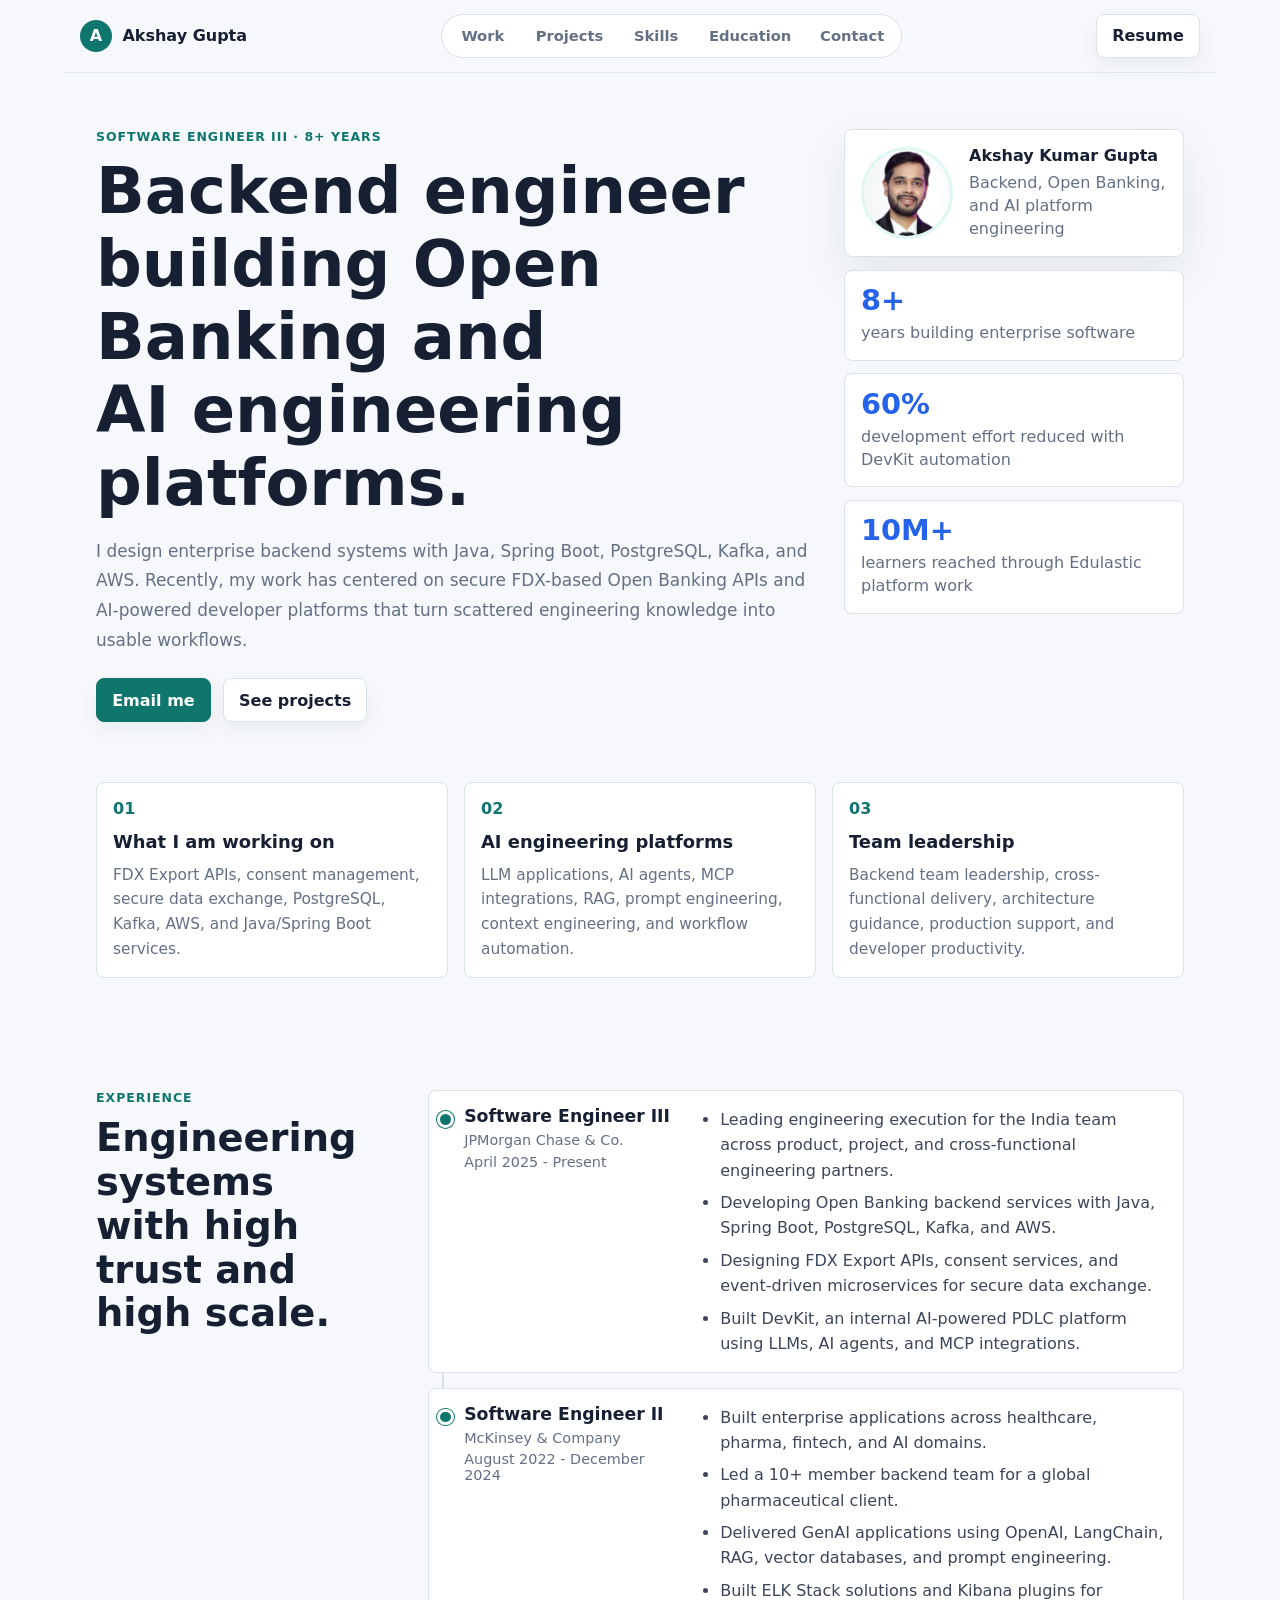
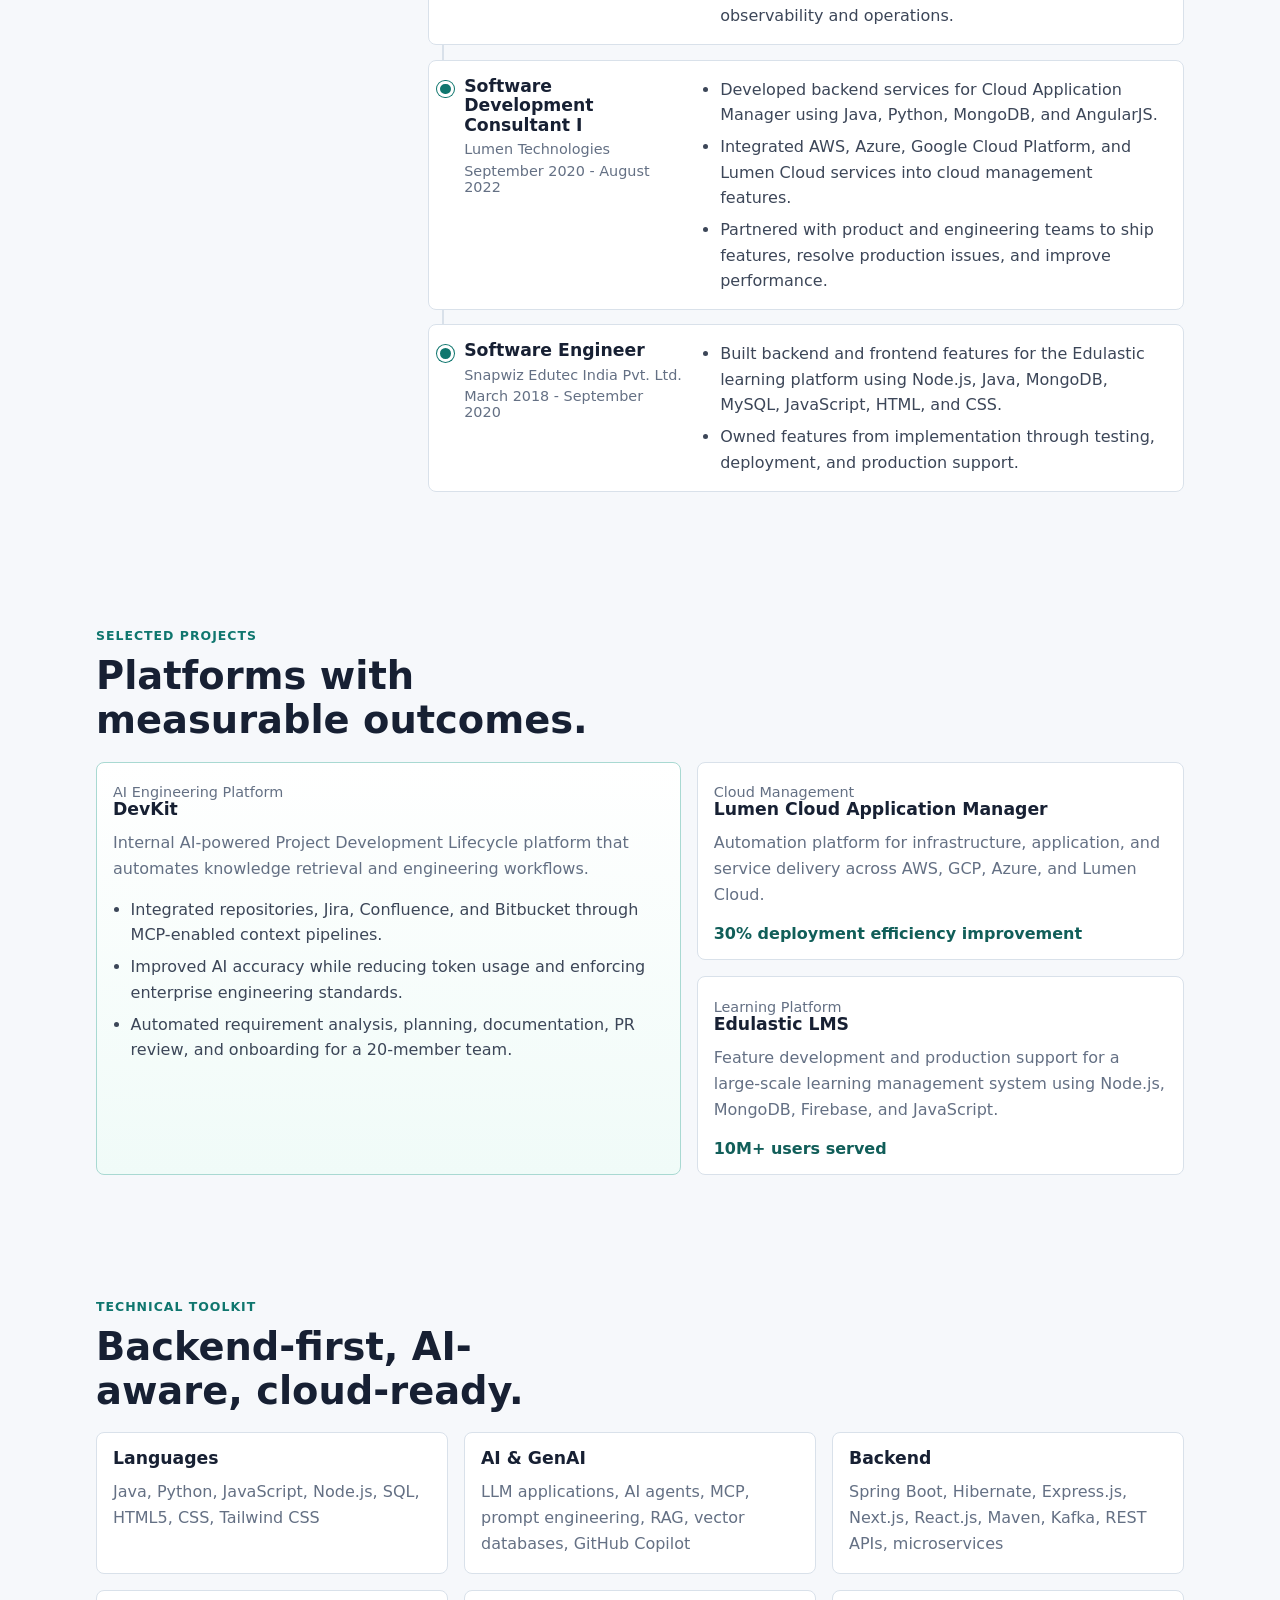
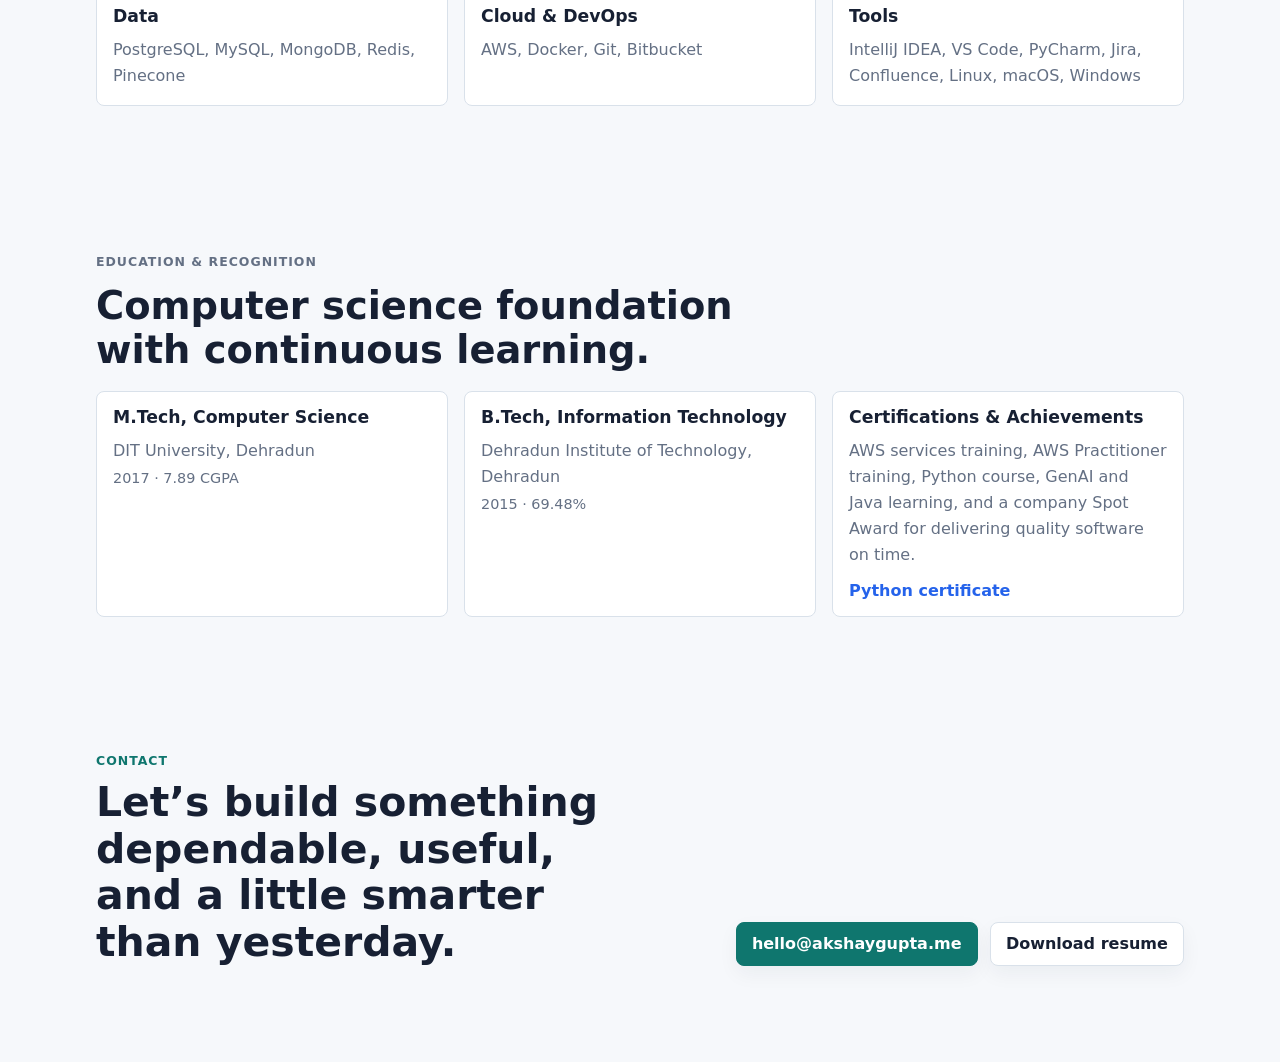
==== index.html @ 230e560e "Build GitHub Pages portfolio" ====
<!doctype html>
<html lang="en">
  <head>
    <meta charset="utf-8">
    <meta name="viewport" content="width=device-width, initial-scale=1">
    <title>Akshay Kumar Gupta | Backend & AI Platform Engineer</title>
    <meta
      name="description"
      content="Akshay Kumar Gupta is a Software Engineer III building enterprise backend systems, Open Banking platforms, and AI-powered engineering tools."
    >
    <meta name="theme-color" content="#0b1020">
    <meta property="og:title" content="Akshay Kumar Gupta">
    <meta property="og:description" content="Backend systems, Open Banking, and AI-powered engineering platforms.">
    <meta property="og:type" content="website">
    <meta property="og:url" content="https://akshaygupta.me">
    <link rel="canonical" href="https://akshaygupta.me">
    <link rel="icon" href="favicon.ico" sizes="any">
    <link rel="icon" href="favicon-32x32.png" type="image/png">
    <link rel="apple-touch-icon" href="apple-touch-icon.png">
    <link rel="stylesheet" href="styles.css">
  </head>
  <body>
    <a class="skip-link" href="#main">Skip to content</a>

    <header class="topbar" aria-label="Primary navigation">
      <a class="brand" href="#home" aria-label="Akshay Kumar Gupta home">
        <span class="brand-mark">A</span>
        <span>Akshay Gupta</span>
      </a>
      <nav class="desktop-nav" aria-label="Desktop navigation">
        <a href="#work">Work</a>
        <a href="#projects">Projects</a>
        <a href="#skills">Skills</a>
        <a href="#education">Education</a>
        <a href="#contact">Contact</a>
      </nav>
      <a class="resume-link" href="assets/Akshay-Kumar-Gupta-Resume.pdf" download>Resume</a>
    </header>

    <main id="main">
      <section class="hero" id="home" aria-labelledby="hero-title">
        <div class="hero-grid">
          <div class="hero-copy">
            <p class="eyebrow">Software Engineer III · 8+ years</p>
            <h1 id="hero-title">Backend engineer building Open Banking and AI engineering platforms.</h1>
            <p class="hero-summary">
              I design enterprise backend systems with Java, Spring Boot, PostgreSQL, Kafka, and AWS. Recently, my work has centered on secure FDX-based Open Banking APIs and AI-powered developer platforms that turn scattered engineering knowledge into usable workflows.
            </p>
            <div class="hero-actions" aria-label="Primary actions">
              <a class="button primary" href="mailto:hello@akshaygupta.me">Email me</a>
              <a class="button secondary" href="#projects">See projects</a>
            </div>
          </div>

          <aside class="signal-panel" aria-label="Career highlights">
            <div class="portrait-card">
              <img src="android-chrome-192x192.png" alt="Akshay Kumar Gupta">
              <div>
                <strong>Akshay Kumar Gupta</strong>
                <span>Backend, Open Banking, and AI platform engineering</span>
              </div>
            </div>
            <div class="metric">
              <strong>8+</strong>
              <span>years building enterprise software</span>
            </div>
            <div class="metric">
              <strong>60%</strong>
              <span>development effort reduced with DevKit automation</span>
            </div>
            <div class="metric">
              <strong>10M+</strong>
              <span>learners reached through Edulastic platform work</span>
            </div>
          </aside>
        </div>
      </section>

      <section class="section intro-band" aria-label="Engineering focus">
        <div class="focus-item">
          <span>01</span>
          <h2>What I am working on</h2>
          <p>FDX Export APIs, consent management, secure data exchange, PostgreSQL, Kafka, AWS, and Java/Spring Boot services.</p>
        </div>
        <div class="focus-item">
          <span>02</span>
          <h2>AI engineering platforms</h2>
          <p>LLM applications, AI agents, MCP integrations, RAG, prompt engineering, context engineering, and workflow automation.</p>
        </div>
        <div class="focus-item">
          <span>03</span>
          <h2>Team leadership</h2>
          <p>Backend team leadership, cross-functional delivery, architecture guidance, production support, and developer productivity.</p>
        </div>
      </section>

      <section class="section split" id="work" aria-labelledby="work-title">
        <div class="section-heading">
          <p class="eyebrow">Experience</p>
          <h2 id="work-title">Engineering systems with high trust and high scale.</h2>
        </div>
        <div class="timeline">
          <article class="role">
            <div class="role-meta">
              <h3>Software Engineer III</h3>
              <p>JPMorgan Chase & Co.</p>
              <time>April 2025 - Present</time>
            </div>
            <ul>
              <li>Leading engineering execution for the India team across product, project, and cross-functional engineering partners.</li>
              <li>Developing Open Banking backend services with Java, Spring Boot, PostgreSQL, Kafka, and AWS.</li>
              <li>Designing FDX Export APIs, consent services, and event-driven microservices for secure data exchange.</li>
              <li>Built DevKit, an internal AI-powered PDLC platform using LLMs, AI agents, and MCP integrations.</li>
            </ul>
          </article>

          <article class="role">
            <div class="role-meta">
              <h3>Software Engineer II</h3>
              <p>McKinsey & Company</p>
              <time>August 2022 - December 2024</time>
            </div>
            <ul>
              <li>Built enterprise applications across healthcare, pharma, fintech, and AI domains.</li>
              <li>Led a 10+ member backend team for a global pharmaceutical client.</li>
              <li>Delivered GenAI applications using OpenAI, LangChain, RAG, vector databases, and prompt engineering.</li>
              <li>Built ELK Stack solutions and Kibana plugins for observability and operations.</li>
            </ul>
          </article>

          <article class="role">
            <div class="role-meta">
              <h3>Software Development Consultant I</h3>
              <p>Lumen Technologies</p>
              <time>September 2020 - August 2022</time>
            </div>
            <ul>
              <li>Developed backend services for Cloud Application Manager using Java, Python, MongoDB, and AngularJS.</li>
              <li>Integrated AWS, Azure, Google Cloud Platform, and Lumen Cloud services into cloud management features.</li>
              <li>Partnered with product and engineering teams to ship features, resolve production issues, and improve performance.</li>
            </ul>
          </article>

          <article class="role">
            <div class="role-meta">
              <h3>Software Engineer</h3>
              <p>Snapwiz Edutec India Pvt. Ltd.</p>
              <time>March 2018 - September 2020</time>
            </div>
            <ul>
              <li>Built backend and frontend features for the Edulastic learning platform using Node.js, Java, MongoDB, MySQL, JavaScript, HTML, and CSS.</li>
              <li>Owned features from implementation through testing, deployment, and production support.</li>
            </ul>
          </article>
        </div>
      </section>

      <section class="section" id="projects" aria-labelledby="projects-title">
        <div class="section-heading compact">
          <p class="eyebrow">Selected Projects</p>
          <h2 id="projects-title">Platforms with measurable outcomes.</h2>
        </div>
        <div class="project-grid">
          <article class="project-card featured">
            <p class="project-kicker">AI Engineering Platform</p>
            <h3>DevKit</h3>
            <p>Internal AI-powered Project Development Lifecycle platform that automates knowledge retrieval and engineering workflows.</p>
            <ul>
              <li>Integrated repositories, Jira, Confluence, and Bitbucket through MCP-enabled context pipelines.</li>
              <li>Improved AI accuracy while reducing token usage and enforcing enterprise engineering standards.</li>
              <li>Automated requirement analysis, planning, documentation, PR review, and onboarding for a 20-member team.</li>
            </ul>
          </article>
          <article class="project-card">
            <p class="project-kicker">Cloud Management</p>
            <h3>Lumen Cloud Application Manager</h3>
            <p>Automation platform for infrastructure, application, and service delivery across AWS, GCP, Azure, and Lumen Cloud.</p>
            <strong>30% deployment efficiency improvement</strong>
          </article>
          <article class="project-card">
            <p class="project-kicker">Learning Platform</p>
            <h3>Edulastic LMS</h3>
            <p>Feature development and production support for a large-scale learning management system using Node.js, MongoDB, Firebase, and JavaScript.</p>
            <strong>10M+ users served</strong>
          </article>
        </div>
      </section>

      <section class="section skills-section" id="skills" aria-labelledby="skills-title">
        <div class="section-heading compact">
          <p class="eyebrow">Technical Toolkit</p>
          <h2 id="skills-title">Backend-first, AI-aware, cloud-ready.</h2>
        </div>
        <div class="skills-grid">
          <div class="skill-group">
            <h3>Languages</h3>
            <p>Java, Python, JavaScript, Node.js, SQL, HTML5, CSS, Tailwind CSS</p>
          </div>
          <div class="skill-group">
            <h3>AI & GenAI</h3>
            <p>LLM applications, AI agents, MCP, prompt engineering, RAG, vector databases, GitHub Copilot</p>
          </div>
          <div class="skill-group">
            <h3>Backend</h3>
            <p>Spring Boot, Hibernate, Express.js, Next.js, React.js, Maven, Kafka, REST APIs, microservices</p>
          </div>
          <div class="skill-group">
            <h3>Data</h3>
            <p>PostgreSQL, MySQL, MongoDB, Redis, Pinecone</p>
          </div>
          <div class="skill-group">
            <h3>Cloud & DevOps</h3>
            <p>AWS, Docker, Git, Bitbucket</p>
          </div>
          <div class="skill-group">
            <h3>Tools</h3>
            <p>IntelliJ IDEA, VS Code, PyCharm, Jira, Confluence, Linux, macOS, Windows</p>
          </div>
        </div>
      </section>

      <section class="section education" id="education" aria-labelledby="education-title">
        <div class="section-heading compact">
          <p class="eyebrow">Education & Recognition</p>
          <h2 id="education-title">Computer science foundation with continuous learning.</h2>
        </div>
        <div class="education-grid">
          <article>
            <h3>M.Tech, Computer Science</h3>
            <p>DIT University, Dehradun</p>
            <span>2017 · 7.89 CGPA</span>
          </article>
          <article>
            <h3>B.Tech, Information Technology</h3>
            <p>Dehradun Institute of Technology, Dehradun</p>
            <span>2015 · 69.48%</span>
          </article>
          <article>
            <h3>Certifications & Achievements</h3>
            <p>AWS services training, AWS Practitioner training, Python course, GenAI and Java learning, and a company Spot Award for delivering quality software on time.</p>
            <a href="https://www.udemy.com/certificate/UC-9f537a83-40f4-48d7-8902-1953de99b2de/" rel="noreferrer">Python certificate</a>
          </article>
        </div>
      </section>

      <section class="contact-section" id="contact" aria-labelledby="contact-title">
        <div>
          <p class="eyebrow">Contact</p>
          <h2 id="contact-title">Let’s build something dependable, useful, and a little smarter than yesterday.</h2>
        </div>
        <div class="contact-actions">
          <a class="button primary" href="mailto:hello@akshaygupta.me">hello@akshaygupta.me</a>
          <a class="button secondary" href="assets/Akshay-Kumar-Gupta-Resume.pdf" download>Download resume</a>
        </div>
      </section>
    </main>

    <nav class="mobile-nav" aria-label="Mobile navigation">
      <a href="#home" aria-label="Home" data-nav="home">
        <span>Home</span>
      </a>
      <a href="#work" aria-label="Work" data-nav="work">
        <span>Work</span>
      </a>
      <a href="#projects" aria-label="Projects" data-nav="projects">
        <span>Projects</span>
      </a>
      <a href="#skills" aria-label="Skills" data-nav="skills">
        <span>Skills</span>
      </a>
      <a href="#contact" aria-label="Contact" data-nav="contact">
        <span>Contact</span>
      </a>
    </nav>

    <script src="script.js"></script>
  </body>
</html>
---- styles.css ----
:root {
  color-scheme: light;
  --bg: #f6f8fb;
  --surface: #ffffff;
  --surface-soft: #eef3f8;
  --ink: #172033;
  --muted: #647084;
  --line: #d9e1ea;
  --accent: #0f766e;
  --accent-strong: #115e59;
  --accent-soft: #dff7f3;
  --blue: #2563eb;
  --shadow: 0 18px 45px rgba(25, 38, 65, 0.08);
  --radius: 8px;
  --max: 1120px;
  font-family: Inter, ui-sans-serif, system-ui, -apple-system, BlinkMacSystemFont, "Segoe UI", sans-serif;
}

* {
  box-sizing: border-box;
}

html {
  scroll-behavior: smooth;
}

body {
  margin: 0;
  min-width: 320px;
  background: var(--bg);
  color: var(--ink);
}

a {
  color: inherit;
  text-decoration: none;
}

p,
ul {
  margin: 0;
}

ul {
  padding-left: 1.1rem;
}

li + li {
  margin-top: 0.45rem;
}

.skip-link {
  position: fixed;
  top: 0.75rem;
  left: 0.75rem;
  z-index: 20;
  padding: 0.65rem 0.8rem;
  background: var(--accent);
  color: white;
  border-radius: var(--radius);
  transform: translateY(-140%);
}

.skip-link:focus {
  transform: translateY(0);
}

.topbar {
  position: sticky;
  top: 0;
  z-index: 10;
  display: flex;
  align-items: center;
  justify-content: space-between;
  gap: 1rem;
  max-width: calc(var(--max) + 2rem);
  margin: 0 auto;
  padding: 0.85rem 1rem;
  background: rgba(246, 248, 251, 0.88);
  backdrop-filter: blur(14px);
  border-bottom: 1px solid rgba(217, 225, 234, 0.72);
}

.brand {
  display: inline-flex;
  align-items: center;
  gap: 0.65rem;
  min-width: 0;
  font-weight: 800;
}

.brand-mark {
  display: grid;
  width: 2rem;
  height: 2rem;
  flex: 0 0 auto;
  place-items: center;
  border-radius: 50%;
  background: var(--accent);
  color: white;
}

.desktop-nav {
  display: flex;
  gap: 0.2rem;
  padding: 0.25rem;
  border: 1px solid var(--line);
  border-radius: 999px;
  background: var(--surface);
}

.desktop-nav a {
  min-width: 4.6rem;
  padding: 0.55rem 0.8rem;
  border-radius: 999px;
  color: var(--muted);
  text-align: center;
  font-size: 0.92rem;
  font-weight: 700;
}

.desktop-nav a:hover,
.desktop-nav a.active {
  background: var(--accent-soft);
  color: var(--accent-strong);
}

.resume-link,
.button {
  display: inline-flex;
  align-items: center;
  justify-content: center;
  min-height: 2.65rem;
  padding: 0.7rem 0.95rem;
  border: 1px solid var(--line);
  border-radius: var(--radius);
  background: var(--surface);
  color: var(--ink);
  font-weight: 800;
  box-shadow: 0 8px 20px rgba(25, 38, 65, 0.05);
}

.button.primary {
  border-color: var(--accent);
  background: var(--accent);
  color: white;
}

.button.secondary:hover,
.resume-link:hover {
  border-color: #b6c4d4;
}

.hero,
.section,
.contact-section {
  max-width: var(--max);
  margin: 0 auto;
  padding: 4.25rem 1rem;
}

.hero {
  padding-top: 3.5rem;
  padding-bottom: 2.25rem;
}

.hero-grid {
  display: grid;
  grid-template-columns: minmax(0, 1fr) 340px;
  gap: 2rem;
  align-items: start;
}

.eyebrow {
  margin-bottom: 0.7rem;
  color: var(--accent);
  font-size: 0.78rem;
  font-weight: 900;
  letter-spacing: 0.08em;
  text-transform: uppercase;
}

h1,
h2,
h3 {
  margin: 0;
  color: var(--ink);
  line-height: 1.14;
}

h1 {
  max-width: 760px;
  font-size: clamp(2.35rem, 5vw, 4.6rem);
  letter-spacing: 0;
  text-wrap: balance;
}

.hero-summary {
  max-width: 760px;
  margin-top: 1.05rem;
  color: var(--muted);
  font-size: 1.06rem;
  line-height: 1.75;
}

.hero-actions,
.contact-actions {
  display: flex;
  flex-wrap: wrap;
  gap: 0.75rem;
  margin-top: 1.45rem;
}

.signal-panel {
  display: grid;
  gap: 0.8rem;
}

.portrait-card,
.metric,
.focus-item,
.role,
.project-card,
.skill-group,
.education article {
  border: 1px solid var(--line);
  border-radius: var(--radius);
  background: var(--surface);
  box-shadow: var(--shadow);
}

.portrait-card {
  display: grid;
  grid-template-columns: 92px minmax(0, 1fr);
  gap: 1rem;
  align-items: center;
  padding: 1rem;
}

.portrait-card img {
  display: block;
  width: 92px;
  height: 92px;
  border: 3px solid var(--accent-soft);
  border-radius: 50%;
  object-fit: cover;
}

.portrait-card strong,
.metric strong {
  display: block;
}

.portrait-card span,
.metric span {
  display: block;
  margin-top: 0.38rem;
  color: var(--muted);
  line-height: 1.45;
}

.metric {
  padding: 0.95rem 1rem;
  box-shadow: none;
}

.metric strong {
  color: var(--blue);
  font-size: 1.8rem;
  line-height: 1;
}

.intro-band {
  display: grid;
  grid-template-columns: repeat(3, 1fr);
  gap: 1rem;
  padding-top: 1.5rem;
  padding-bottom: 2.75rem;
}

.focus-item {
  padding: 1rem;
  box-shadow: none;
}

.focus-item span {
  color: var(--accent);
  font-weight: 900;
}

.focus-item h2 {
  margin-top: 0.9rem;
  font-size: 1.12rem;
}

.focus-item p {
  margin-top: 0.65rem;
  color: var(--muted);
  font-size: 0.96rem;
  line-height: 1.6;
}

.split {
  display: grid;
  grid-template-columns: 300px minmax(0, 1fr);
  gap: 2rem;
  align-items: start;
}

.section-heading {
  position: sticky;
  top: 5.8rem;
}

.section-heading.compact {
  position: static;
  max-width: 760px;
  margin-bottom: 1.25rem;
}

.section-heading h2 {
  font-size: clamp(1.8rem, 3vw, 2.75rem);
  text-wrap: balance;
}

.timeline {
  position: relative;
  display: grid;
  gap: 0.9rem;
}

.timeline::before {
  position: absolute;
  top: 0.7rem;
  bottom: 0.7rem;
  left: 0.85rem;
  width: 2px;
  content: "";
  background: var(--line);
}

.role {
  position: relative;
  display: grid;
  grid-template-columns: 220px minmax(0, 1fr);
  gap: 1.15rem;
  padding: 1rem 1rem 1rem 2.2rem;
  box-shadow: none;
}

.role::before {
  position: absolute;
  top: 1.25rem;
  left: 0.52rem;
  width: 0.68rem;
  height: 0.68rem;
  border: 3px solid var(--surface);
  border-radius: 50%;
  background: var(--accent);
  content: "";
  box-shadow: 0 0 0 1px var(--accent);
}

.role-meta h3,
.project-card h3,
.skill-group h3,
.education h3 {
  font-size: 1.08rem;
}

.role-meta p,
.role-meta time,
.project-kicker,
.education span {
  display: block;
  margin-top: 0.35rem;
  color: var(--muted);
  font-size: 0.9rem;
}

.role ul,
.project-card ul {
  color: #3c4658;
  line-height: 1.58;
}

.project-grid {
  display: grid;
  grid-template-columns: 1.2fr 1fr;
  gap: 1rem;
}

.project-card {
  padding: 1rem;
  box-shadow: none;
}

.project-card.featured {
  grid-row: span 2;
  border-color: #a9d9d2;
  background: linear-gradient(180deg, #ffffff, #f0fbf8);
}

.project-card p:not(.project-kicker),
.education p,
.skill-group p {
  margin-top: 0.65rem;
  color: var(--muted);
  line-height: 1.62;
}

.project-card ul {
  margin-top: 0.9rem;
}

.project-card strong {
  display: block;
  margin-top: 1rem;
  color: var(--accent-strong);
}

.skills-section {
  padding-top: 3.5rem;
}

.skills-grid,
.education-grid {
  display: grid;
  grid-template-columns: repeat(3, 1fr);
  gap: 1rem;
}

.skill-group,
.education article {
  padding: 1rem;
  box-shadow: none;
}

.education a {
  display: inline-flex;
  margin-top: 0.8rem;
  color: var(--blue);
  font-weight: 800;
}

.contact-section {
  display: grid;
  grid-template-columns: 1fr auto;
  gap: 2rem;
  align-items: end;
  padding-bottom: 6rem;
}

.contact-section h2 {
  max-width: 760px;
  font-size: clamp(1.8rem, 3.2vw, 3rem);
  text-wrap: balance;
}

.mobile-nav {
  position: fixed;
  right: 0.75rem;
  bottom: 0.75rem;
  left: 0.75rem;
  z-index: 12;
  display: none;
  grid-template-columns: repeat(5, 1fr);
  padding: 0.3rem;
  border: 1px solid var(--line);
  border-radius: 999px;
  background: rgba(255, 255, 255, 0.94);
  box-shadow: var(--shadow);
  backdrop-filter: blur(14px);
}

.mobile-nav a {
  min-width: 0;
  padding: 0.66rem 0.25rem;
  border-radius: 999px;
  color: var(--muted);
  text-align: center;
  font-size: 0.76rem;
  font-weight: 800;
}

.mobile-nav a.active {
  background: var(--accent);
  color: white;
}

@media (max-width: 900px) {
  .desktop-nav,
  .resume-link {
    display: none;
  }

  .topbar {
    justify-content: center;
  }

  .hero,
  .section,
  .contact-section {
    padding-right: 1rem;
    padding-left: 1rem;
  }

  .hero {
    padding-top: 2.4rem;
    padding-bottom: 1.5rem;
  }

  .hero-grid,
  .split,
  .contact-section,
  .intro-band,
  .project-grid,
  .skills-grid,
  .education-grid {
    grid-template-columns: 1fr;
  }

  h1 {
    font-size: clamp(2.2rem, 10vw, 3.25rem);
  }

  .hero-summary {
    font-size: 1rem;
  }

  .section-heading {
    position: static;
  }

  .role {
    grid-template-columns: 1fr;
  }

  .project-card.featured {
    grid-row: auto;
  }

  .mobile-nav {
    display: grid;
  }

  .signal-panel .metric {
    display: none;
  }
}

@media (max-width: 520px) {
  .brand {
    max-width: calc(100vw - 2rem);
  }

  .brand span:last-child {
    overflow: hidden;
    text-overflow: ellipsis;
    white-space: nowrap;
  }

  .portrait-card {
    grid-template-columns: 64px minmax(0, 1fr);
    gap: 0.8rem;
    padding: 0.75rem;
  }

  .portrait-card img {
    width: 64px;
    height: 64px;
  }

  .hero-actions .button,
  .contact-actions .button {
    width: 100%;
  }

  .section {
    padding-top: 3rem;
    padding-bottom: 3rem;
  }

  .contact-section {
    padding-bottom: 5.8rem;
  }
}

@media (prefers-reduced-motion: reduce) {
  *,
  *::before,
  *::after {
    scroll-behavior: auto !important;
    transition: none !important;
  }
}
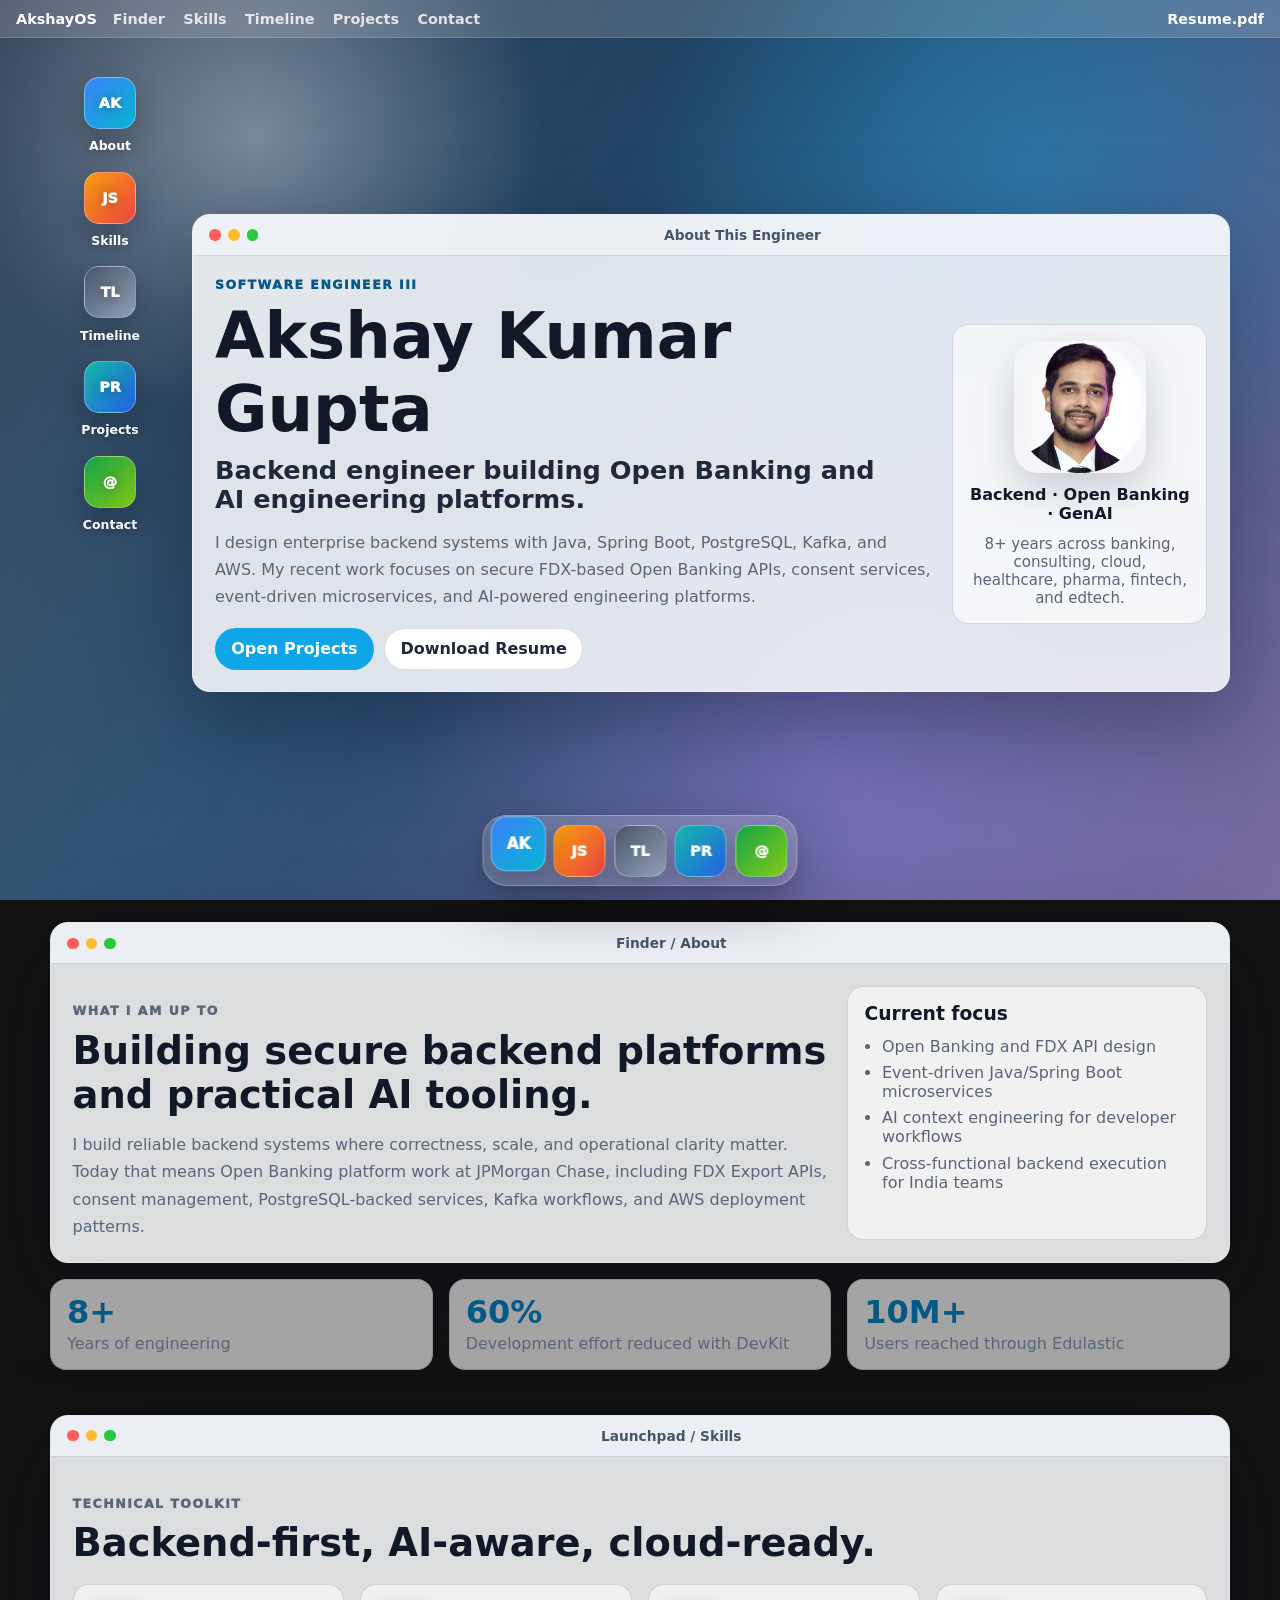
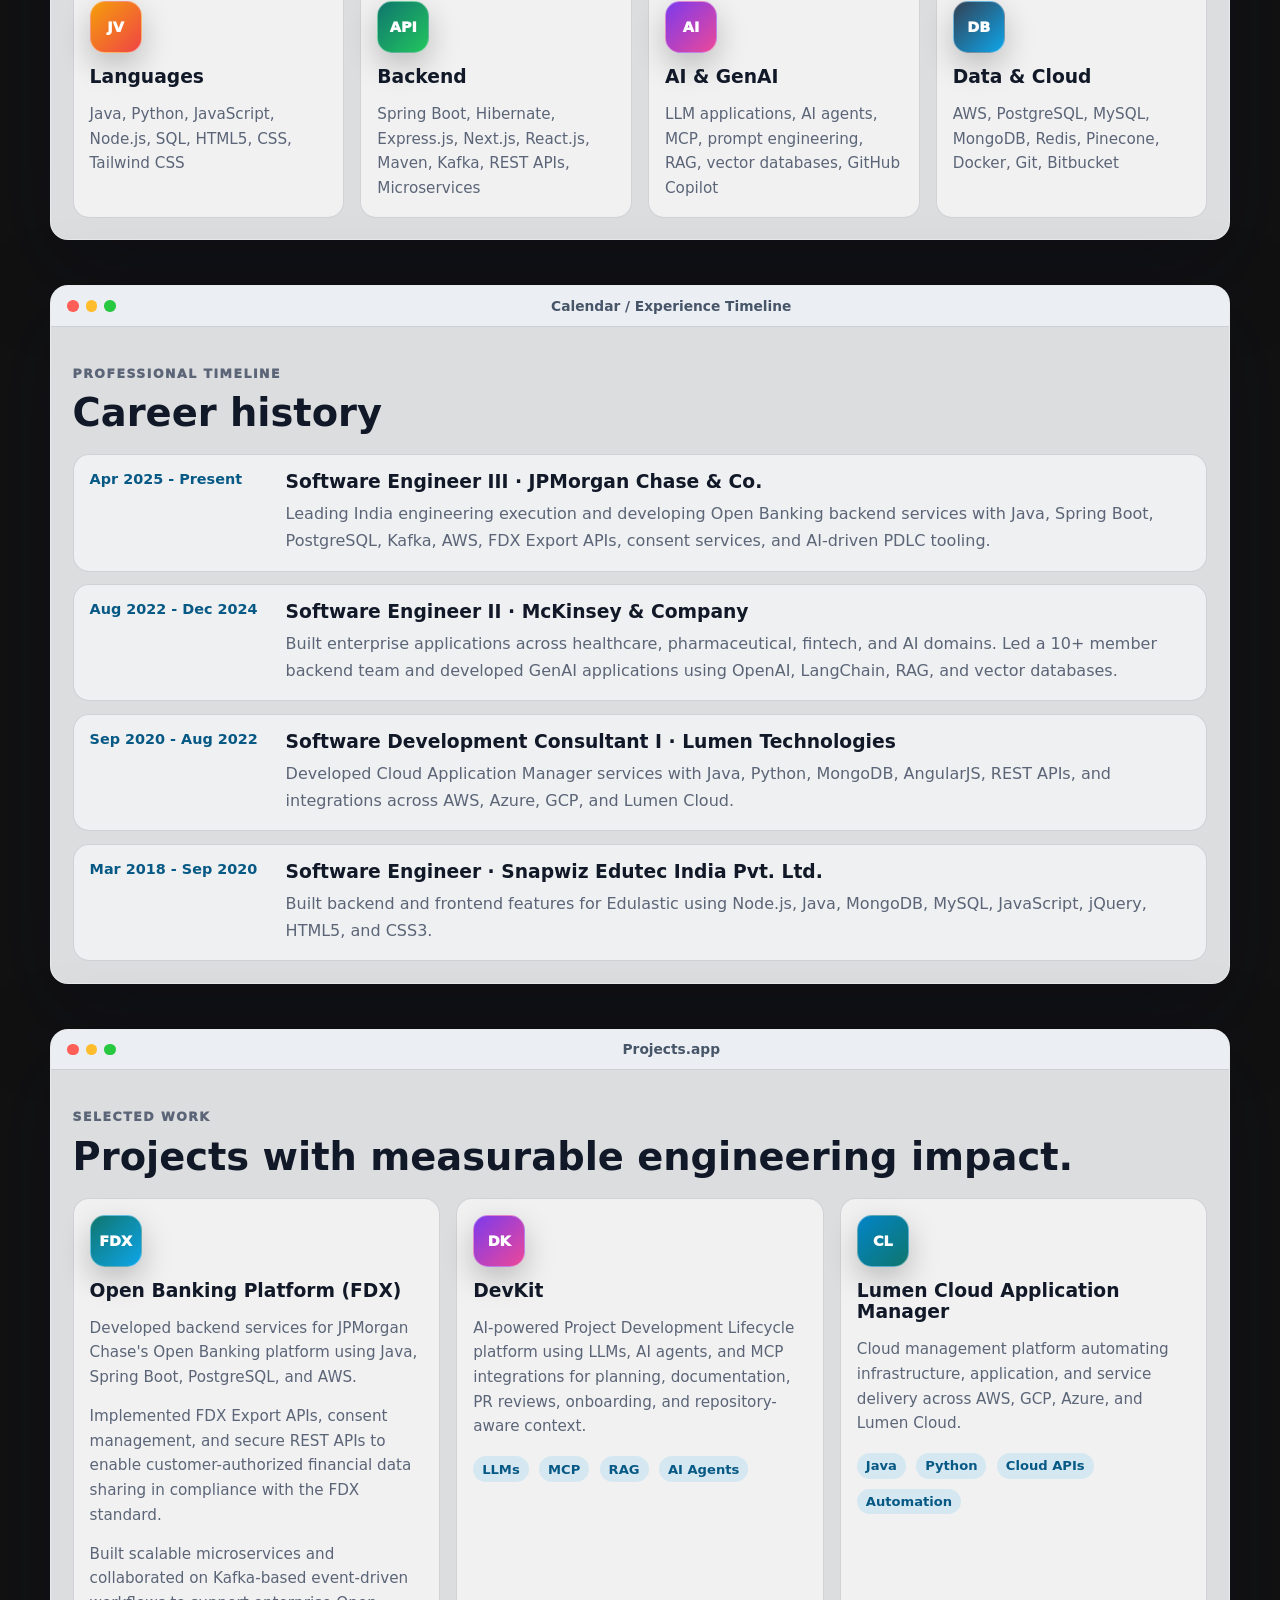
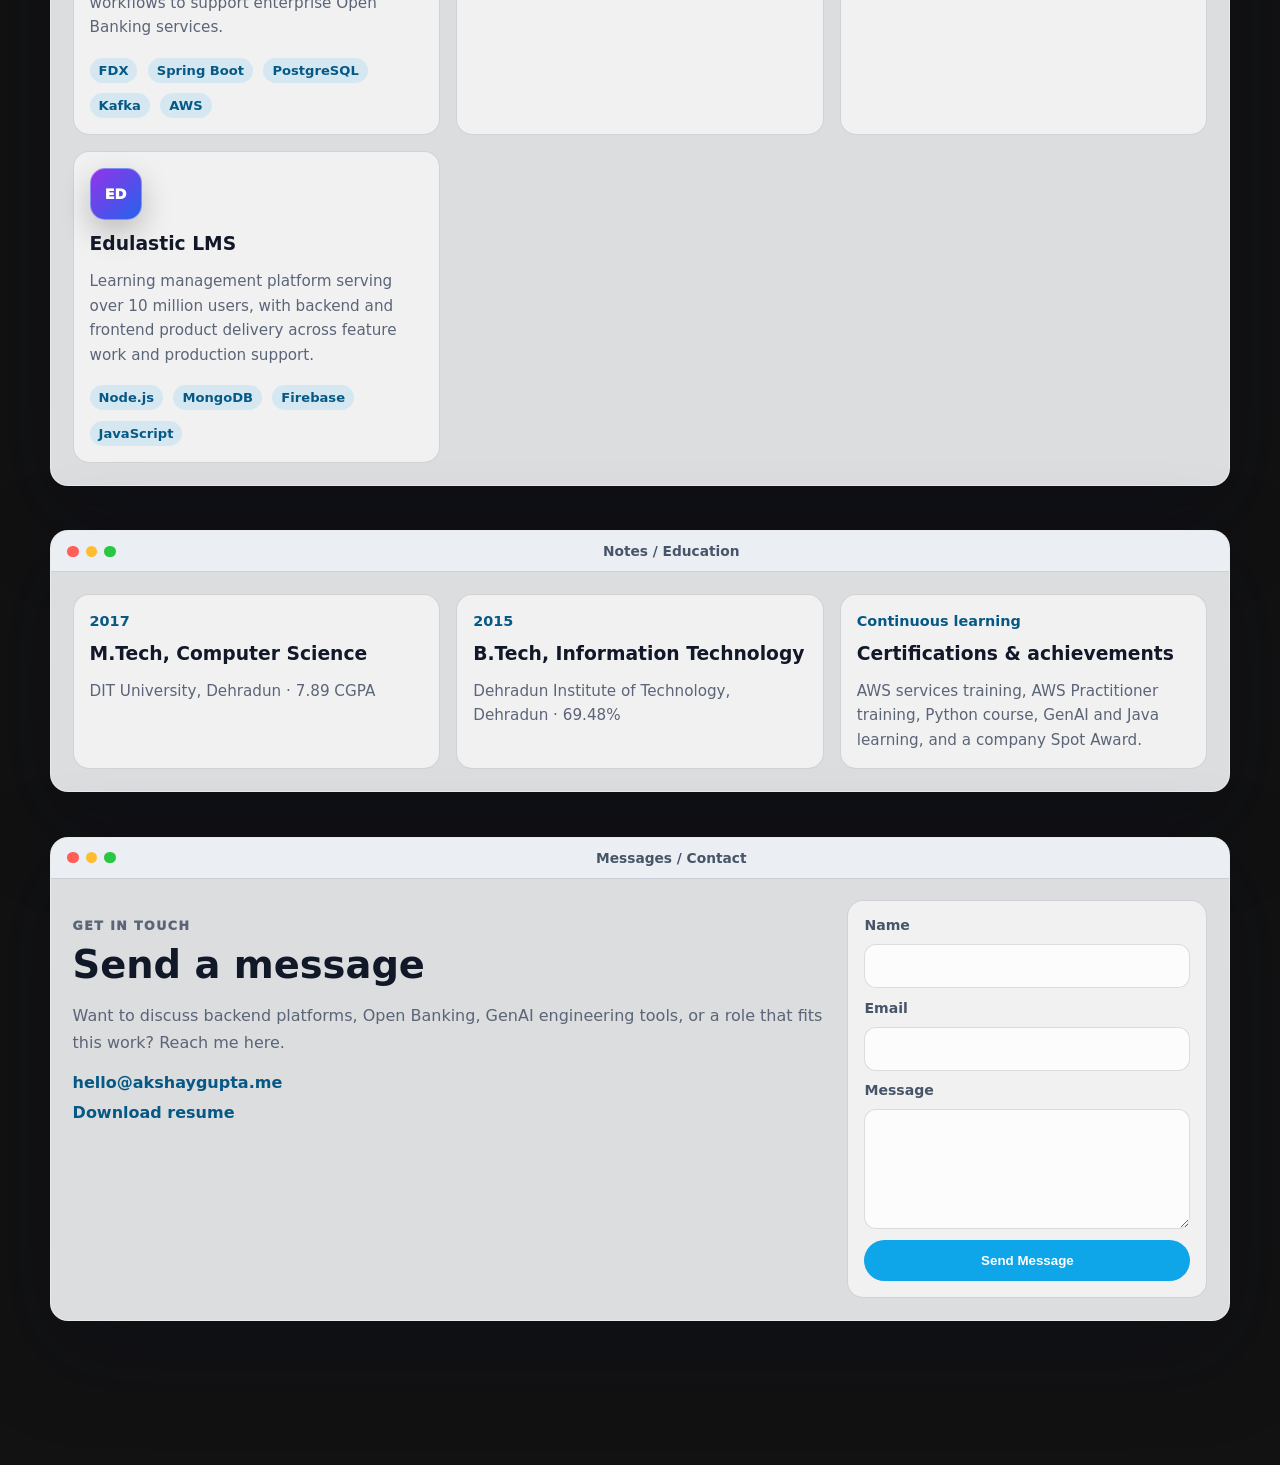
==== commit 7cd1fc69: "Redesign portfolio as OS-style interface" ====
--- a/index.html
+++ b/index.html
@@ -6,13 +6,14 @@
     <title>Akshay Kumar Gupta | Backend & AI Platform Engineer</title>
     <meta
       name="description"
-      content="Akshay Kumar Gupta is a Software Engineer III building enterprise backend systems, Open Banking platforms, and AI-powered engineering tools."
+      content="Portfolio of Akshay Kumar Gupta, Software Engineer III building backend systems, Open Banking APIs, and AI-powered engineering platforms."
     >
-    <meta name="theme-color" content="#0b1020">
-    <meta property="og:title" content="Akshay Kumar Gupta">
+    <meta name="theme-color" content="#102033">
+    <meta property="og:title" content="Akshay Kumar Gupta | Software Engineer III">
     <meta property="og:description" content="Backend systems, Open Banking, and AI-powered engineering platforms.">
-    <meta property="og:type" content="website">
+    <meta property="og:type" content="profile">
     <meta property="og:url" content="https://akshaygupta.me">
+    <meta property="og:image" content="https://akshaygupta.me/android-chrome-512x512.png">
     <link rel="canonical" href="https://akshaygupta.me">
     <link rel="icon" href="favicon.ico" sizes="any">
     <link rel="icon" href="favicon-32x32.png" type="image/png">
@@ -22,255 +23,301 @@
   <body>
     <a class="skip-link" href="#main">Skip to content</a>
 
-    <header class="topbar" aria-label="Primary navigation">
-      <a class="brand" href="#home" aria-label="Akshay Kumar Gupta home">
-        <span class="brand-mark">A</span>
-        <span>Akshay Gupta</span>
-      </a>
-      <nav class="desktop-nav" aria-label="Desktop navigation">
-        <a href="#work">Work</a>
+    <header class="menu-bar" aria-label="Desktop menu">
+      <a class="system-name" href="#home">AkshayOS</a>
+      <nav class="menu-links" aria-label="Primary navigation">
+        <a href="#about">Finder</a>
+        <a href="#skills">Skills</a>
+        <a href="#experience">Timeline</a>
         <a href="#projects">Projects</a>
-        <a href="#skills">Skills</a>
-        <a href="#education">Education</a>
         <a href="#contact">Contact</a>
       </nav>
-      <a class="resume-link" href="assets/Akshay-Kumar-Gupta-Resume.pdf" download>Resume</a>
+      <a class="menu-resume" href="assets/Akshay-Kumar-Gupta-Resume.pdf" download>Resume.pdf</a>
     </header>
 
-    <main id="main">
-      <section class="hero" id="home" aria-labelledby="hero-title">
-        <div class="hero-grid">
-          <div class="hero-copy">
-            <p class="eyebrow">Software Engineer III · 8+ years</p>
-            <h1 id="hero-title">Backend engineer building Open Banking and AI engineering platforms.</h1>
-            <p class="hero-summary">
-              I design enterprise backend systems with Java, Spring Boot, PostgreSQL, Kafka, and AWS. Recently, my work has centered on secure FDX-based Open Banking APIs and AI-powered developer platforms that turn scattered engineering knowledge into usable workflows.
-            </p>
-            <div class="hero-actions" aria-label="Primary actions">
-              <a class="button primary" href="mailto:hello@akshaygupta.me">Email me</a>
-              <a class="button secondary" href="#projects">See projects</a>
-            </div>
-          </div>
-
-          <aside class="signal-panel" aria-label="Career highlights">
-            <div class="portrait-card">
-              <img src="android-chrome-192x192.png" alt="Akshay Kumar Gupta">
-              <div>
-                <strong>Akshay Kumar Gupta</strong>
-                <span>Backend, Open Banking, and AI platform engineering</span>
+    <main id="main" class="desktop">
+      <section class="desktop-screen" id="home" aria-labelledby="hero-title">
+        <div class="desktop-icons" aria-label="Open portfolio apps">
+          <a href="#about" class="desktop-icon">
+            <span class="app-icon app-finder">AK</span>
+            <strong>About</strong>
+          </a>
+          <a href="#skills" class="desktop-icon">
+            <span class="app-icon app-skills">JS</span>
+            <strong>Skills</strong>
+          </a>
+          <a href="#experience" class="desktop-icon">
+            <span class="app-icon app-timeline">TL</span>
+            <strong>Timeline</strong>
+          </a>
+          <a href="#projects" class="desktop-icon">
+            <span class="app-icon app-projects">PR</span>
+            <strong>Projects</strong>
+          </a>
+          <a href="#contact" class="desktop-icon">
+            <span class="app-icon app-contact">@</span>
+            <strong>Contact</strong>
+          </a>
+        </div>
+
+        <article class="window hero-window">
+          <div class="window-titlebar">
+            <div class="traffic-lights" aria-hidden="true">
+              <span></span><span></span><span></span>
+            </div>
+            <span class="window-title">About This Engineer</span>
+          </div>
+          <div class="hero-grid">
+            <div class="hero-copy">
+              <p class="kicker">Software Engineer III</p>
+              <h1 id="hero-title">Akshay Kumar Gupta</h1>
+              <h2>Backend engineer building Open Banking and AI engineering platforms.</h2>
+              <p>
+                I design enterprise backend systems with Java, Spring Boot, PostgreSQL, Kafka, and AWS. My recent work focuses on secure FDX-based Open Banking APIs, consent services, event-driven microservices, and AI-powered engineering platforms.
+              </p>
+              <div class="hero-actions">
+                <a class="button primary" href="#projects">Open Projects</a>
+                <a class="button secondary" href="assets/Akshay-Kumar-Gupta-Resume.pdf" download>Download Resume</a>
               </div>
             </div>
-            <div class="metric">
-              <strong>8+</strong>
-              <span>years building enterprise software</span>
-            </div>
-            <div class="metric">
-              <strong>60%</strong>
-              <span>development effort reduced with DevKit automation</span>
-            </div>
-            <div class="metric">
-              <strong>10M+</strong>
-              <span>learners reached through Edulastic platform work</span>
-            </div>
-          </aside>
-        </div>
-      </section>
-
-      <section class="section intro-band" aria-label="Engineering focus">
-        <div class="focus-item">
-          <span>01</span>
-          <h2>What I am working on</h2>
-          <p>FDX Export APIs, consent management, secure data exchange, PostgreSQL, Kafka, AWS, and Java/Spring Boot services.</p>
-        </div>
-        <div class="focus-item">
-          <span>02</span>
-          <h2>AI engineering platforms</h2>
-          <p>LLM applications, AI agents, MCP integrations, RAG, prompt engineering, context engineering, and workflow automation.</p>
-        </div>
-        <div class="focus-item">
-          <span>03</span>
-          <h2>Team leadership</h2>
-          <p>Backend team leadership, cross-functional delivery, architecture guidance, production support, and developer productivity.</p>
-        </div>
-      </section>
-
-      <section class="section split" id="work" aria-labelledby="work-title">
-        <div class="section-heading">
-          <p class="eyebrow">Experience</p>
-          <h2 id="work-title">Engineering systems with high trust and high scale.</h2>
-        </div>
-        <div class="timeline">
-          <article class="role">
-            <div class="role-meta">
-              <h3>Software Engineer III</h3>
-              <p>JPMorgan Chase & Co.</p>
-              <time>April 2025 - Present</time>
-            </div>
-            <ul>
-              <li>Leading engineering execution for the India team across product, project, and cross-functional engineering partners.</li>
-              <li>Developing Open Banking backend services with Java, Spring Boot, PostgreSQL, Kafka, and AWS.</li>
-              <li>Designing FDX Export APIs, consent services, and event-driven microservices for secure data exchange.</li>
-              <li>Built DevKit, an internal AI-powered PDLC platform using LLMs, AI agents, and MCP integrations.</li>
-            </ul>
+
+            <aside class="profile-widget">
+              <img src="android-chrome-512x512.png" alt="Akshay Kumar Gupta">
+              <strong>Backend · Open Banking · GenAI</strong>
+              <span>8+ years across banking, consulting, cloud, healthcare, pharma, fintech, and edtech.</span>
+            </aside>
+          </div>
+        </article>
+      </section>
+
+      <section class="os-section" id="about">
+        <article class="window">
+          <div class="window-titlebar">
+            <div class="traffic-lights" aria-hidden="true"><span></span><span></span><span></span></div>
+            <span class="window-title">Finder / About</span>
+          </div>
+          <div class="window-body two-column">
+            <div>
+              <p class="kicker">What I am up to</p>
+              <h2>Building secure backend platforms and practical AI tooling.</h2>
+              <p>
+                I build reliable backend systems where correctness, scale, and operational clarity matter. Today that means Open Banking platform work at JPMorgan Chase, including FDX Export APIs, consent management, PostgreSQL-backed services, Kafka workflows, and AWS deployment patterns.
+              </p>
+            </div>
+            <div class="note-panel">
+              <h3>Current focus</h3>
+              <ul>
+                <li>Open Banking and FDX API design</li>
+                <li>Event-driven Java/Spring Boot microservices</li>
+                <li>AI context engineering for developer workflows</li>
+                <li>Cross-functional backend execution for India teams</li>
+              </ul>
+            </div>
+          </div>
+        </article>
+
+        <div class="stats-grid">
+          <article class="mini-window">
+            <strong>8+</strong>
+            <span>Years of engineering</span>
           </article>
-
-          <article class="role">
-            <div class="role-meta">
-              <h3>Software Engineer II</h3>
-              <p>McKinsey & Company</p>
-              <time>August 2022 - December 2024</time>
-            </div>
-            <ul>
-              <li>Built enterprise applications across healthcare, pharma, fintech, and AI domains.</li>
-              <li>Led a 10+ member backend team for a global pharmaceutical client.</li>
-              <li>Delivered GenAI applications using OpenAI, LangChain, RAG, vector databases, and prompt engineering.</li>
-              <li>Built ELK Stack solutions and Kibana plugins for observability and operations.</li>
-            </ul>
+          <article class="mini-window">
+            <strong>60%</strong>
+            <span>Development effort reduced with DevKit</span>
           </article>
-
-          <article class="role">
-            <div class="role-meta">
-              <h3>Software Development Consultant I</h3>
-              <p>Lumen Technologies</p>
-              <time>September 2020 - August 2022</time>
-            </div>
-            <ul>
-              <li>Developed backend services for Cloud Application Manager using Java, Python, MongoDB, and AngularJS.</li>
-              <li>Integrated AWS, Azure, Google Cloud Platform, and Lumen Cloud services into cloud management features.</li>
-              <li>Partnered with product and engineering teams to ship features, resolve production issues, and improve performance.</li>
-            </ul>
-          </article>
-
-          <article class="role">
-            <div class="role-meta">
-              <h3>Software Engineer</h3>
-              <p>Snapwiz Edutec India Pvt. Ltd.</p>
-              <time>March 2018 - September 2020</time>
-            </div>
-            <ul>
-              <li>Built backend and frontend features for the Edulastic learning platform using Node.js, Java, MongoDB, MySQL, JavaScript, HTML, and CSS.</li>
-              <li>Owned features from implementation through testing, deployment, and production support.</li>
-            </ul>
+          <article class="mini-window">
+            <strong>10M+</strong>
+            <span>Users reached through Edulastic</span>
           </article>
         </div>
       </section>
 
-      <section class="section" id="projects" aria-labelledby="projects-title">
-        <div class="section-heading compact">
-          <p class="eyebrow">Selected Projects</p>
-          <h2 id="projects-title">Platforms with measurable outcomes.</h2>
-        </div>
-        <div class="project-grid">
-          <article class="project-card featured">
-            <p class="project-kicker">AI Engineering Platform</p>
-            <h3>DevKit</h3>
-            <p>Internal AI-powered Project Development Lifecycle platform that automates knowledge retrieval and engineering workflows.</p>
-            <ul>
-              <li>Integrated repositories, Jira, Confluence, and Bitbucket through MCP-enabled context pipelines.</li>
-              <li>Improved AI accuracy while reducing token usage and enforcing enterprise engineering standards.</li>
-              <li>Automated requirement analysis, planning, documentation, PR review, and onboarding for a 20-member team.</li>
-            </ul>
-          </article>
-          <article class="project-card">
-            <p class="project-kicker">Cloud Management</p>
-            <h3>Lumen Cloud Application Manager</h3>
-            <p>Automation platform for infrastructure, application, and service delivery across AWS, GCP, Azure, and Lumen Cloud.</p>
-            <strong>30% deployment efficiency improvement</strong>
-          </article>
-          <article class="project-card">
-            <p class="project-kicker">Learning Platform</p>
-            <h3>Edulastic LMS</h3>
-            <p>Feature development and production support for a large-scale learning management system using Node.js, MongoDB, Firebase, and JavaScript.</p>
-            <strong>10M+ users served</strong>
-          </article>
-        </div>
-      </section>
-
-      <section class="section skills-section" id="skills" aria-labelledby="skills-title">
-        <div class="section-heading compact">
-          <p class="eyebrow">Technical Toolkit</p>
-          <h2 id="skills-title">Backend-first, AI-aware, cloud-ready.</h2>
-        </div>
-        <div class="skills-grid">
-          <div class="skill-group">
-            <h3>Languages</h3>
-            <p>Java, Python, JavaScript, Node.js, SQL, HTML5, CSS, Tailwind CSS</p>
-          </div>
-          <div class="skill-group">
-            <h3>AI & GenAI</h3>
-            <p>LLM applications, AI agents, MCP, prompt engineering, RAG, vector databases, GitHub Copilot</p>
-          </div>
-          <div class="skill-group">
-            <h3>Backend</h3>
-            <p>Spring Boot, Hibernate, Express.js, Next.js, React.js, Maven, Kafka, REST APIs, microservices</p>
-          </div>
-          <div class="skill-group">
-            <h3>Data</h3>
-            <p>PostgreSQL, MySQL, MongoDB, Redis, Pinecone</p>
-          </div>
-          <div class="skill-group">
-            <h3>Cloud & DevOps</h3>
-            <p>AWS, Docker, Git, Bitbucket</p>
-          </div>
-          <div class="skill-group">
-            <h3>Tools</h3>
-            <p>IntelliJ IDEA, VS Code, PyCharm, Jira, Confluence, Linux, macOS, Windows</p>
-          </div>
-        </div>
-      </section>
-
-      <section class="section education" id="education" aria-labelledby="education-title">
-        <div class="section-heading compact">
-          <p class="eyebrow">Education & Recognition</p>
-          <h2 id="education-title">Computer science foundation with continuous learning.</h2>
-        </div>
-        <div class="education-grid">
-          <article>
-            <h3>M.Tech, Computer Science</h3>
-            <p>DIT University, Dehradun</p>
-            <span>2017 · 7.89 CGPA</span>
-          </article>
-          <article>
-            <h3>B.Tech, Information Technology</h3>
-            <p>Dehradun Institute of Technology, Dehradun</p>
-            <span>2015 · 69.48%</span>
-          </article>
-          <article>
-            <h3>Certifications & Achievements</h3>
-            <p>AWS services training, AWS Practitioner training, Python course, GenAI and Java learning, and a company Spot Award for delivering quality software on time.</p>
-            <a href="https://www.udemy.com/certificate/UC-9f537a83-40f4-48d7-8902-1953de99b2de/" rel="noreferrer">Python certificate</a>
-          </article>
-        </div>
-      </section>
-
-      <section class="contact-section" id="contact" aria-labelledby="contact-title">
-        <div>
-          <p class="eyebrow">Contact</p>
-          <h2 id="contact-title">Let’s build something dependable, useful, and a little smarter than yesterday.</h2>
-        </div>
-        <div class="contact-actions">
-          <a class="button primary" href="mailto:hello@akshaygupta.me">hello@akshaygupta.me</a>
-          <a class="button secondary" href="assets/Akshay-Kumar-Gupta-Resume.pdf" download>Download resume</a>
-        </div>
+      <section class="os-section" id="skills">
+        <article class="window">
+          <div class="window-titlebar">
+            <div class="traffic-lights" aria-hidden="true"><span></span><span></span><span></span></div>
+            <span class="window-title">Launchpad / Skills</span>
+          </div>
+          <div class="window-body">
+            <p class="kicker">Technical toolkit</p>
+            <h2>Backend-first, AI-aware, cloud-ready.</h2>
+            <div class="app-grid">
+              <article class="skill-app">
+                <span class="app-icon app-skills">JV</span>
+                <h3>Languages</h3>
+                <p>Java, Python, JavaScript, Node.js, SQL, HTML5, CSS, Tailwind CSS</p>
+              </article>
+              <article class="skill-app">
+                <span class="app-icon app-backend">API</span>
+                <h3>Backend</h3>
+                <p>Spring Boot, Hibernate, Express.js, Next.js, React.js, Maven, Kafka, REST APIs, Microservices</p>
+              </article>
+              <article class="skill-app">
+                <span class="app-icon app-ai">AI</span>
+                <h3>AI & GenAI</h3>
+                <p>LLM applications, AI agents, MCP, prompt engineering, RAG, vector databases, GitHub Copilot</p>
+              </article>
+              <article class="skill-app">
+                <span class="app-icon app-data">DB</span>
+                <h3>Data & Cloud</h3>
+                <p>AWS, PostgreSQL, MySQL, MongoDB, Redis, Pinecone, Docker, Git, Bitbucket</p>
+              </article>
+            </div>
+          </div>
+        </article>
+      </section>
+
+      <section class="os-section" id="experience">
+        <article class="window">
+          <div class="window-titlebar">
+            <div class="traffic-lights" aria-hidden="true"><span></span><span></span><span></span></div>
+            <span class="window-title">Calendar / Experience Timeline</span>
+          </div>
+          <div class="window-body">
+            <p class="kicker">Professional timeline</p>
+            <h2>Career history</h2>
+            <div class="timeline">
+              <article class="timeline-item">
+                <time>Apr 2025 - Present</time>
+                <div>
+                  <h3>Software Engineer III · JPMorgan Chase & Co.</h3>
+                  <p>Leading India engineering execution and developing Open Banking backend services with Java, Spring Boot, PostgreSQL, Kafka, AWS, FDX Export APIs, consent services, and AI-driven PDLC tooling.</p>
+                </div>
+              </article>
+              <article class="timeline-item">
+                <time>Aug 2022 - Dec 2024</time>
+                <div>
+                  <h3>Software Engineer II · McKinsey & Company</h3>
+                  <p>Built enterprise applications across healthcare, pharmaceutical, fintech, and AI domains. Led a 10+ member backend team and developed GenAI applications using OpenAI, LangChain, RAG, and vector databases.</p>
+                </div>
+              </article>
+              <article class="timeline-item">
+                <time>Sep 2020 - Aug 2022</time>
+                <div>
+                  <h3>Software Development Consultant I · Lumen Technologies</h3>
+                  <p>Developed Cloud Application Manager services with Java, Python, MongoDB, AngularJS, REST APIs, and integrations across AWS, Azure, GCP, and Lumen Cloud.</p>
+                </div>
+              </article>
+              <article class="timeline-item">
+                <time>Mar 2018 - Sep 2020</time>
+                <div>
+                  <h3>Software Engineer · Snapwiz Edutec India Pvt. Ltd.</h3>
+                  <p>Built backend and frontend features for Edulastic using Node.js, Java, MongoDB, MySQL, JavaScript, jQuery, HTML5, and CSS3.</p>
+                </div>
+              </article>
+            </div>
+          </div>
+        </article>
+      </section>
+
+      <section class="os-section" id="projects">
+        <article class="window">
+          <div class="window-titlebar">
+            <div class="traffic-lights" aria-hidden="true"><span></span><span></span><span></span></div>
+            <span class="window-title">Projects.app</span>
+          </div>
+          <div class="window-body">
+            <p class="kicker">Selected work</p>
+            <h2>Projects with measurable engineering impact.</h2>
+            <div class="project-grid">
+              <article class="project-card">
+                <span class="app-icon app-banking">FDX</span>
+                <h3>Open Banking Platform (FDX)</h3>
+                <p>Developed backend services for JPMorgan Chase's Open Banking platform using Java, Spring Boot, PostgreSQL, and AWS.</p>
+                <p>Implemented FDX Export APIs, consent management, and secure REST APIs to enable customer-authorized financial data sharing in compliance with the FDX standard.</p>
+                <p>Built scalable microservices and collaborated on Kafka-based event-driven workflows to support enterprise Open Banking services.</p>
+                <div class="tags"><span>FDX</span><span>Spring Boot</span><span>PostgreSQL</span><span>Kafka</span><span>AWS</span></div>
+              </article>
+              <article class="project-card">
+                <span class="app-icon app-ai">DK</span>
+                <h3>DevKit</h3>
+                <p>AI-powered Project Development Lifecycle platform using LLMs, AI agents, and MCP integrations for planning, documentation, PR reviews, onboarding, and repository-aware context.</p>
+                <div class="tags"><span>LLMs</span><span>MCP</span><span>RAG</span><span>AI Agents</span></div>
+              </article>
+              <article class="project-card">
+                <span class="app-icon app-cloud">CL</span>
+                <h3>Lumen Cloud Application Manager</h3>
+                <p>Cloud management platform automating infrastructure, application, and service delivery across AWS, GCP, Azure, and Lumen Cloud.</p>
+                <div class="tags"><span>Java</span><span>Python</span><span>Cloud APIs</span><span>Automation</span></div>
+              </article>
+              <article class="project-card">
+                <span class="app-icon app-edu">ED</span>
+                <h3>Edulastic LMS</h3>
+                <p>Learning management platform serving over 10 million users, with backend and frontend product delivery across feature work and production support.</p>
+                <div class="tags"><span>Node.js</span><span>MongoDB</span><span>Firebase</span><span>JavaScript</span></div>
+              </article>
+            </div>
+          </div>
+        </article>
+      </section>
+
+      <section class="os-section" id="education">
+        <article class="window">
+          <div class="window-titlebar">
+            <div class="traffic-lights" aria-hidden="true"><span></span><span></span><span></span></div>
+            <span class="window-title">Notes / Education</span>
+          </div>
+          <div class="window-body education-grid">
+            <article>
+              <time>2017</time>
+              <h3>M.Tech, Computer Science</h3>
+              <p>DIT University, Dehradun · 7.89 CGPA</p>
+            </article>
+            <article>
+              <time>2015</time>
+              <h3>B.Tech, Information Technology</h3>
+              <p>Dehradun Institute of Technology, Dehradun · 69.48%</p>
+            </article>
+            <article>
+              <time>Continuous learning</time>
+              <h3>Certifications & achievements</h3>
+              <p>AWS services training, AWS Practitioner training, Python course, GenAI and Java learning, and a company Spot Award.</p>
+            </article>
+          </div>
+        </article>
+      </section>
+
+      <section class="os-section contact-section" id="contact">
+        <article class="window">
+          <div class="window-titlebar">
+            <div class="traffic-lights" aria-hidden="true"><span></span><span></span><span></span></div>
+            <span class="window-title">Messages / Contact</span>
+          </div>
+          <div class="window-body contact-grid">
+            <div>
+              <p class="kicker">Get in touch</p>
+              <h2>Send a message</h2>
+              <p>Want to discuss backend platforms, Open Banking, GenAI engineering tools, or a role that fits this work? Reach me here.</p>
+              <div class="contact-links">
+                <a href="mailto:hello@akshaygupta.me">hello@akshaygupta.me</a>
+                <a href="assets/Akshay-Kumar-Gupta-Resume.pdf" download>Download resume</a>
+              </div>
+            </div>
+
+            <form class="contact-form" action="https://formspree.io/f/xwvgaebe" method="POST">
+              <label for="name">Name</label>
+              <input id="name" type="text" name="name" autocomplete="name" required>
+
+              <label for="email">Email</label>
+              <input id="email" type="email" name="email" autocomplete="email" required>
+
+              <label for="message">Message</label>
+              <textarea id="message" name="message" rows="5" required></textarea>
+
+              <input type="hidden" name="_subject" value="New message from akshaygupta.me">
+              <button class="button primary" type="submit">Send Message</button>
+            </form>
+          </div>
+        </article>
       </section>
     </main>
 
-    <nav class="mobile-nav" aria-label="Mobile navigation">
-      <a href="#home" aria-label="Home" data-nav="home">
-        <span>Home</span>
-      </a>
-      <a href="#work" aria-label="Work" data-nav="work">
-        <span>Work</span>
-      </a>
-      <a href="#projects" aria-label="Projects" data-nav="projects">
-        <span>Projects</span>
-      </a>
-      <a href="#skills" aria-label="Skills" data-nav="skills">
-        <span>Skills</span>
-      </a>
-      <a href="#contact" aria-label="Contact" data-nav="contact">
-        <span>Contact</span>
-      </a>
+    <nav class="dock" aria-label="Dock navigation">
+      <a href="#home" aria-label="Home"><span class="app-icon app-finder">AK</span></a>
+      <a href="#skills" aria-label="Skills"><span class="app-icon app-skills">JS</span></a>
+      <a href="#experience" aria-label="Experience"><span class="app-icon app-timeline">TL</span></a>
+      <a href="#projects" aria-label="Projects"><span class="app-icon app-projects">PR</span></a>
+      <a href="#contact" aria-label="Contact"><span class="app-icon app-contact">@</span></a>
     </nav>
 
     <script src="script.js"></script>
--- a/styles.css
+++ b/styles.css
@@ -1,18 +1,20 @@
 :root {
-  color-scheme: light;
-  --bg: #f6f8fb;
-  --surface: #ffffff;
-  --surface-soft: #eef3f8;
-  --ink: #172033;
-  --muted: #647084;
-  --line: #d9e1ea;
-  --accent: #0f766e;
-  --accent-strong: #115e59;
-  --accent-soft: #dff7f3;
-  --blue: #2563eb;
-  --shadow: 0 18px 45px rgba(25, 38, 65, 0.08);
-  --radius: 8px;
-  --max: 1120px;
+  color-scheme: dark;
+  --wallpaper-a: #12233c;
+  --wallpaper-b: #274d6f;
+  --wallpaper-c: #705f9c;
+  --glass: rgba(255, 255, 255, 0.16);
+  --glass-strong: rgba(255, 255, 255, 0.22);
+  --window: rgba(248, 250, 252, 0.88);
+  --window-muted: #5b6577;
+  --ink: #111827;
+  --line: rgba(15, 23, 42, 0.14);
+  --dark-line: rgba(255, 255, 255, 0.24);
+  --primary: #0ea5e9;
+  --primary-dark: #075985;
+  --radius: 18px;
+  --max: 1180px;
+  --shadow: 0 30px 90px rgba(8, 13, 31, 0.34);
   font-family: Inter, ui-sans-serif, system-ui, -apple-system, BlinkMacSystemFont, "Segoe UI", sans-serif;
 }
 
@@ -25,10 +27,23 @@
 }
 
 body {
+  min-width: 320px;
   margin: 0;
-  min-width: 320px;
-  background: var(--bg);
-  color: var(--ink);
+  background:
+    radial-gradient(circle at 20% 15%, rgba(255, 255, 255, 0.36), transparent 18rem),
+    radial-gradient(circle at 80% 20%, rgba(14, 165, 233, 0.38), transparent 24rem),
+    radial-gradient(circle at 65% 85%, rgba(167, 139, 250, 0.36), transparent 26rem),
+    linear-gradient(135deg, var(--wallpaper-a), var(--wallpaper-b) 45%, var(--wallpaper-c));
+  background-attachment: fixed;
+  color: white;
+}
+
+body::before {
+  position: fixed;
+  inset: 0;
+  z-index: -1;
+  content: "";
+  background: linear-gradient(115deg, rgba(255, 255, 255, 0.16), transparent 42%, rgba(255, 255, 255, 0.08));
 }
 
 a {
@@ -51,132 +66,191 @@
 
 .skip-link {
   position: fixed;
-  top: 0.75rem;
-  left: 0.75rem;
-  z-index: 20;
-  padding: 0.65rem 0.8rem;
-  background: var(--accent);
-  color: white;
-  border-radius: var(--radius);
-  transform: translateY(-140%);
+  top: 0.6rem;
+  left: 0.6rem;
+  z-index: 100;
+  padding: 0.6rem 0.8rem;
+  border-radius: 10px;
+  background: white;
+  color: var(--ink);
+  transform: translateY(-150%);
 }
 
 .skip-link:focus {
   transform: translateY(0);
 }
 
-.topbar {
+.menu-bar {
   position: sticky;
   top: 0;
-  z-index: 10;
+  z-index: 50;
+  display: grid;
+  grid-template-columns: auto 1fr auto;
+  gap: 1rem;
+  align-items: center;
+  min-height: 2.4rem;
+  padding: 0 1rem;
+  border-bottom: 1px solid rgba(255, 255, 255, 0.15);
+  background: rgba(255, 255, 255, 0.16);
+  backdrop-filter: blur(22px);
+  font-size: 0.9rem;
+}
+
+.system-name,
+.menu-resume {
+  font-weight: 850;
+}
+
+.menu-links {
   display: flex;
+  gap: 1.15rem;
+  color: rgba(255, 255, 255, 0.82);
+  font-weight: 650;
+}
+
+.menu-links a.active,
+.menu-links a:hover,
+.menu-resume:hover {
+  color: white;
+}
+
+.desktop {
+  padding-bottom: 7rem;
+}
+
+.desktop-screen,
+.os-section {
+  width: min(100% - 2rem, var(--max));
+  margin: 0 auto;
+}
+
+.desktop-screen {
+  position: relative;
+  display: grid;
+  grid-template-columns: 120px minmax(0, 1fr);
+  gap: 1.4rem;
+  align-items: start;
+  min-height: calc(100svh - 2.4rem);
+  padding: 2rem 0 4rem;
+}
+
+.desktop-icons {
+  display: grid;
+  gap: 1rem;
+  padding-top: 0.4rem;
+}
+
+.desktop-icon {
+  display: grid;
+  justify-items: center;
+  gap: 0.42rem;
+  color: white;
+  text-align: center;
+  text-shadow: 0 1px 12px rgba(0, 0, 0, 0.35);
+}
+
+.desktop-icon strong {
+  max-width: 90px;
+  padding: 0.16rem 0.45rem;
+  border-radius: 6px;
+  font-size: 0.78rem;
+  font-weight: 750;
+}
+
+.desktop-icon:hover strong {
+  background: rgba(255, 255, 255, 0.18);
+}
+
+.app-icon {
+  display: grid;
+  width: 3.25rem;
+  height: 3.25rem;
+  place-items: center;
+  border: 1px solid rgba(255, 255, 255, 0.35);
+  border-radius: 15px;
+  color: white;
+  font-size: 0.9rem;
+  font-weight: 950;
+  letter-spacing: 0;
+  box-shadow: 0 12px 30px rgba(0, 0, 0, 0.22);
+}
+
+.app-finder { background: linear-gradient(135deg, #3b82f6, #06b6d4); }
+.app-skills { background: linear-gradient(135deg, #f59e0b, #ef4444); }
+.app-backend { background: linear-gradient(135deg, #0f766e, #22c55e); }
+.app-ai { background: linear-gradient(135deg, #7c3aed, #ec4899); }
+.app-banking { background: linear-gradient(135deg, #0f766e, #0ea5e9); }
+.app-data { background: linear-gradient(135deg, #334155, #0ea5e9); }
+.app-timeline { background: linear-gradient(135deg, #475569, #94a3b8); }
+.app-projects { background: linear-gradient(135deg, #14b8a6, #2563eb); }
+.app-contact { background: linear-gradient(135deg, #16a34a, #84cc16); }
+.app-cloud { background: linear-gradient(135deg, #0284c7, #0f766e); }
+.app-edu { background: linear-gradient(135deg, #9333ea, #2563eb); }
+
+.window {
+  overflow: hidden;
+  border: 1px solid rgba(255, 255, 255, 0.38);
+  border-radius: var(--radius);
+  background: var(--window);
+  color: var(--ink);
+  box-shadow: var(--shadow);
+  backdrop-filter: blur(26px);
+}
+
+.window-titlebar {
+  display: grid;
+  grid-template-columns: auto 1fr;
+  gap: 0.85rem;
   align-items: center;
-  justify-content: space-between;
-  gap: 1rem;
-  max-width: calc(var(--max) + 2rem);
-  margin: 0 auto;
-  padding: 0.85rem 1rem;
-  background: rgba(246, 248, 251, 0.88);
-  backdrop-filter: blur(14px);
-  border-bottom: 1px solid rgba(217, 225, 234, 0.72);
-}
-
-.brand {
-  display: inline-flex;
+  min-height: 2.55rem;
+  padding: 0 1rem;
+  border-bottom: 1px solid var(--line);
+  background: rgba(241, 245, 249, 0.76);
+}
+
+.traffic-lights {
+  display: flex;
+  gap: 0.45rem;
+}
+
+.traffic-lights span {
+  width: 0.72rem;
+  height: 0.72rem;
+  border-radius: 50%;
+}
+
+.traffic-lights span:nth-child(1) { background: #ff5f57; }
+.traffic-lights span:nth-child(2) { background: #ffbd2e; }
+.traffic-lights span:nth-child(3) { background: #28c840; }
+
+.window-title {
+  color: #475569;
+  font-size: 0.86rem;
+  font-weight: 800;
+  text-align: center;
+}
+
+.hero-window {
+  align-self: center;
+}
+
+.hero-grid,
+.window-body {
+  padding: 1.35rem;
+}
+
+.hero-grid {
+  display: grid;
+  grid-template-columns: minmax(0, 1fr) 255px;
+  gap: 1.35rem;
   align-items: center;
-  gap: 0.65rem;
-  min-width: 0;
-  font-weight: 800;
-}
-
-.brand-mark {
-  display: grid;
-  width: 2rem;
-  height: 2rem;
-  flex: 0 0 auto;
-  place-items: center;
-  border-radius: 50%;
-  background: var(--accent);
-  color: white;
-}
-
-.desktop-nav {
-  display: flex;
-  gap: 0.2rem;
-  padding: 0.25rem;
-  border: 1px solid var(--line);
-  border-radius: 999px;
-  background: var(--surface);
-}
-
-.desktop-nav a {
-  min-width: 4.6rem;
-  padding: 0.55rem 0.8rem;
-  border-radius: 999px;
-  color: var(--muted);
-  text-align: center;
-  font-size: 0.92rem;
-  font-weight: 700;
-}
-
-.desktop-nav a:hover,
-.desktop-nav a.active {
-  background: var(--accent-soft);
-  color: var(--accent-strong);
-}
-
-.resume-link,
-.button {
-  display: inline-flex;
-  align-items: center;
-  justify-content: center;
-  min-height: 2.65rem;
-  padding: 0.7rem 0.95rem;
-  border: 1px solid var(--line);
-  border-radius: var(--radius);
-  background: var(--surface);
-  color: var(--ink);
-  font-weight: 800;
-  box-shadow: 0 8px 20px rgba(25, 38, 65, 0.05);
-}
-
-.button.primary {
-  border-color: var(--accent);
-  background: var(--accent);
-  color: white;
-}
-
-.button.secondary:hover,
-.resume-link:hover {
-  border-color: #b6c4d4;
-}
-
-.hero,
-.section,
-.contact-section {
-  max-width: var(--max);
-  margin: 0 auto;
-  padding: 4.25rem 1rem;
-}
-
-.hero {
-  padding-top: 3.5rem;
-  padding-bottom: 2.25rem;
-}
-
-.hero-grid {
-  display: grid;
-  grid-template-columns: minmax(0, 1fr) 340px;
-  gap: 2rem;
-  align-items: start;
-}
-
-.eyebrow {
-  margin-bottom: 0.7rem;
-  color: var(--accent);
+}
+
+.kicker {
+  color: var(--primary-dark);
   font-size: 0.78rem;
-  font-weight: 900;
-  letter-spacing: 0.08em;
+  font-weight: 950;
+  letter-spacing: 0.12em;
   text-transform: uppercase;
 }
 
@@ -184,405 +258,449 @@
 h2,
 h3 {
   margin: 0;
-  color: var(--ink);
-  line-height: 1.14;
-}
-
-h1 {
-  max-width: 760px;
-  font-size: clamp(2.35rem, 5vw, 4.6rem);
+  line-height: 1.15;
+}
+
+.hero-copy h1 {
+  margin-top: 0.45rem;
+  font-size: clamp(2.25rem, 5vw, 4.6rem);
   letter-spacing: 0;
-  text-wrap: balance;
-}
-
-.hero-summary {
-  max-width: 760px;
-  margin-top: 1.05rem;
-  color: var(--muted);
-  font-size: 1.06rem;
-  line-height: 1.75;
+}
+
+.hero-copy h2 {
+  max-width: 660px;
+  margin-top: 0.55rem;
+  color: #1e293b;
+  font-size: clamp(1.25rem, 2vw, 1.9rem);
+}
+
+.hero-copy p:not(.kicker),
+.window-body p {
+  margin-top: 0.9rem;
+  color: var(--window-muted);
+  line-height: 1.7;
 }
 
 .hero-actions,
-.contact-actions {
+.contact-links,
+.tags {
   display: flex;
   flex-wrap: wrap;
+  gap: 0.65rem;
+  margin-top: 1.1rem;
+}
+
+.button {
+  display: inline-flex;
+  min-height: 2.55rem;
+  align-items: center;
+  justify-content: center;
+  border: 1px solid var(--line);
+  border-radius: 999px;
+  padding: 0.65rem 0.95rem;
+  font-weight: 850;
+}
+
+.button.primary {
+  border-color: transparent;
+  background: #0ea5e9;
+  color: white;
+}
+
+.button.secondary {
+  background: white;
+  color: #1f2937;
+}
+
+.profile-widget {
+  display: grid;
   gap: 0.75rem;
-  margin-top: 1.45rem;
-}
-
-.signal-panel {
-  display: grid;
-  gap: 0.8rem;
-}
-
-.portrait-card,
-.metric,
-.focus-item,
-.role,
+  justify-items: center;
+  padding: 1rem;
+  border: 1px solid var(--line);
+  border-radius: 16px;
+  background: rgba(255, 255, 255, 0.62);
+  text-align: center;
+}
+
+.profile-widget img {
+  width: 132px;
+  aspect-ratio: 1;
+  border-radius: 24px;
+  object-fit: cover;
+  box-shadow: 0 16px 40px rgba(15, 23, 42, 0.18);
+}
+
+.profile-widget span {
+  color: var(--window-muted);
+  font-size: 0.94rem;
+}
+
+.os-section {
+  padding: 1.4rem 0;
+}
+
+.two-column,
+.contact-grid {
+  display: grid;
+  grid-template-columns: minmax(0, 1fr) 360px;
+  gap: 1.25rem;
+}
+
+.window-body h2 {
+  margin-top: 0.45rem;
+  font-size: clamp(1.65rem, 3vw, 2.7rem);
+}
+
+.note-panel,
+.skill-app,
 .project-card,
-.skill-group,
-.education article {
+.education-grid article,
+.contact-form,
+.mini-window {
   border: 1px solid var(--line);
-  border-radius: var(--radius);
-  background: var(--surface);
-  box-shadow: var(--shadow);
-}
-
-.portrait-card {
-  display: grid;
-  grid-template-columns: 92px minmax(0, 1fr);
+  border-radius: 16px;
+  background: rgba(255, 255, 255, 0.62);
+}
+
+.note-panel {
+  padding: 1rem;
+}
+
+.note-panel ul {
+  margin-top: 0.8rem;
+  color: var(--window-muted);
+}
+
+.stats-grid,
+.app-grid,
+.project-grid,
+.education-grid {
+  display: grid;
+  grid-template-columns: repeat(3, minmax(0, 1fr));
   gap: 1rem;
-  align-items: center;
+}
+
+.stats-grid {
+  margin-top: 1rem;
+}
+
+.mini-window {
   padding: 1rem;
-}
-
-.portrait-card img {
+  color: var(--ink);
+  backdrop-filter: blur(20px);
+}
+
+.mini-window strong {
   display: block;
-  width: 92px;
-  height: 92px;
-  border: 3px solid var(--accent-soft);
-  border-radius: 50%;
-  object-fit: cover;
-}
-
-.portrait-card strong,
-.metric strong {
+  color: var(--primary-dark);
+  font-size: 2rem;
+  line-height: 1;
+}
+
+.mini-window span {
   display: block;
-}
-
-.portrait-card span,
-.metric span {
-  display: block;
-  margin-top: 0.38rem;
-  color: var(--muted);
-  line-height: 1.45;
-}
-
-.metric {
-  padding: 0.95rem 1rem;
-  box-shadow: none;
-}
-
-.metric strong {
-  color: var(--blue);
-  font-size: 1.8rem;
-  line-height: 1;
-}
-
-.intro-band {
-  display: grid;
-  grid-template-columns: repeat(3, 1fr);
-  gap: 1rem;
-  padding-top: 1.5rem;
-  padding-bottom: 2.75rem;
-}
-
-.focus-item {
-  padding: 1rem;
-  box-shadow: none;
-}
-
-.focus-item span {
-  color: var(--accent);
-  font-weight: 900;
-}
-
-.focus-item h2 {
-  margin-top: 0.9rem;
-  font-size: 1.12rem;
-}
-
-.focus-item p {
-  margin-top: 0.65rem;
-  color: var(--muted);
-  font-size: 0.96rem;
-  line-height: 1.6;
-}
-
-.split {
-  display: grid;
-  grid-template-columns: 300px minmax(0, 1fr);
-  gap: 2rem;
-  align-items: start;
-}
-
-.section-heading {
-  position: sticky;
-  top: 5.8rem;
-}
-
-.section-heading.compact {
-  position: static;
-  max-width: 760px;
-  margin-bottom: 1.25rem;
-}
-
-.section-heading h2 {
-  font-size: clamp(1.8rem, 3vw, 2.75rem);
-  text-wrap: balance;
-}
-
-.timeline {
-  position: relative;
-  display: grid;
-  gap: 0.9rem;
-}
-
-.timeline::before {
-  position: absolute;
-  top: 0.7rem;
-  bottom: 0.7rem;
-  left: 0.85rem;
-  width: 2px;
-  content: "";
-  background: var(--line);
-}
-
-.role {
-  position: relative;
-  display: grid;
-  grid-template-columns: 220px minmax(0, 1fr);
-  gap: 1.15rem;
-  padding: 1rem 1rem 1rem 2.2rem;
-  box-shadow: none;
-}
-
-.role::before {
-  position: absolute;
-  top: 1.25rem;
-  left: 0.52rem;
-  width: 0.68rem;
-  height: 0.68rem;
-  border: 3px solid var(--surface);
-  border-radius: 50%;
-  background: var(--accent);
-  content: "";
-  box-shadow: 0 0 0 1px var(--accent);
-}
-
-.role-meta h3,
-.project-card h3,
-.skill-group h3,
-.education h3 {
-  font-size: 1.08rem;
-}
-
-.role-meta p,
-.role-meta time,
-.project-kicker,
-.education span {
-  display: block;
-  margin-top: 0.35rem;
-  color: var(--muted);
-  font-size: 0.9rem;
-}
-
-.role ul,
-.project-card ul {
-  color: #3c4658;
-  line-height: 1.58;
-}
-
-.project-grid {
-  display: grid;
-  grid-template-columns: 1.2fr 1fr;
-  gap: 1rem;
-}
-
+  margin-top: 0.4rem;
+  color: var(--window-muted);
+}
+
+.app-grid {
+  grid-template-columns: repeat(4, minmax(0, 1fr));
+  margin-top: 1.2rem;
+}
+
+.skill-app,
 .project-card {
   padding: 1rem;
-  box-shadow: none;
-}
-
-.project-card.featured {
-  grid-row: span 2;
-  border-color: #a9d9d2;
-  background: linear-gradient(180deg, #ffffff, #f0fbf8);
-}
-
-.project-card p:not(.project-kicker),
-.education p,
-.skill-group p {
-  margin-top: 0.65rem;
-  color: var(--muted);
+}
+
+.skill-app h3,
+.project-card h3,
+.education-grid h3 {
+  margin-top: 0.8rem;
+}
+
+.skill-app p,
+.project-card p,
+.education-grid p {
+  color: var(--window-muted);
+  font-size: 0.95rem;
   line-height: 1.62;
 }
 
-.project-card ul {
-  margin-top: 0.9rem;
-}
-
-.project-card strong {
-  display: block;
-  margin-top: 1rem;
-  color: var(--accent-strong);
-}
-
-.skills-section {
-  padding-top: 3.5rem;
-}
-
-.skills-grid,
+.timeline {
+  display: grid;
+  gap: 0.8rem;
+  margin-top: 1.2rem;
+}
+
+.timeline-item {
+  display: grid;
+  grid-template-columns: 180px minmax(0, 1fr);
+  gap: 1rem;
+  padding: 1rem;
+  border: 1px solid var(--line);
+  border-radius: 16px;
+  background: rgba(255, 255, 255, 0.58);
+}
+
+.timeline-item time,
+.education-grid time {
+  color: var(--primary-dark);
+  font-size: 0.9rem;
+  font-weight: 900;
+}
+
+.timeline-item p {
+  margin-top: 0.45rem;
+}
+
+.project-grid {
+  margin-top: 1.2rem;
+}
+
+.tags span {
+  border-radius: 999px;
+  background: rgba(14, 165, 233, 0.12);
+  color: var(--primary-dark);
+  padding: 0.32rem 0.56rem;
+  font-size: 0.82rem;
+  font-weight: 850;
+}
+
 .education-grid {
-  display: grid;
-  grid-template-columns: repeat(3, 1fr);
-  gap: 1rem;
-}
-
-.skill-group,
-.education article {
+  grid-template-columns: repeat(3, minmax(0, 1fr));
+}
+
+.education-grid article {
   padding: 1rem;
-  box-shadow: none;
-}
-
-.education a {
-  display: inline-flex;
-  margin-top: 0.8rem;
-  color: var(--blue);
-  font-weight: 800;
 }
 
 .contact-section {
-  display: grid;
-  grid-template-columns: 1fr auto;
-  gap: 2rem;
-  align-items: end;
-  padding-bottom: 6rem;
-}
-
-.contact-section h2 {
-  max-width: 760px;
-  font-size: clamp(1.8rem, 3.2vw, 3rem);
-  text-wrap: balance;
-}
-
-.mobile-nav {
+  padding-bottom: 2rem;
+}
+
+.contact-links {
+  display: grid;
+  color: var(--primary-dark);
+  font-weight: 850;
+}
+
+.contact-form {
+  display: grid;
+  gap: 0.7rem;
+  padding: 1rem;
+}
+
+.contact-form label {
+  color: #475569;
+  font-size: 0.88rem;
+  font-weight: 850;
+}
+
+.contact-form input,
+.contact-form textarea {
+  width: 100%;
+  border: 1px solid var(--line);
+  border-radius: 12px;
+  background: rgba(255, 255, 255, 0.8);
+  color: var(--ink);
+  font: inherit;
+  padding: 0.72rem 0.8rem;
+}
+
+.contact-form input:focus,
+.contact-form textarea:focus {
+  border-color: var(--primary);
+  outline: 3px solid rgba(14, 165, 233, 0.18);
+}
+
+.contact-form textarea {
+  resize: vertical;
+}
+
+.dock {
   position: fixed;
-  right: 0.75rem;
-  bottom: 0.75rem;
-  left: 0.75rem;
-  z-index: 12;
-  display: none;
-  grid-template-columns: repeat(5, 1fr);
-  padding: 0.3rem;
-  border: 1px solid var(--line);
-  border-radius: 999px;
-  background: rgba(255, 255, 255, 0.94);
-  box-shadow: var(--shadow);
-  backdrop-filter: blur(14px);
-}
-
-.mobile-nav a {
-  min-width: 0;
-  padding: 0.66rem 0.25rem;
-  border-radius: 999px;
-  color: var(--muted);
-  text-align: center;
-  font-size: 0.76rem;
-  font-weight: 800;
-}
-
-.mobile-nav a.active {
-  background: var(--accent);
-  color: white;
+  right: 50%;
+  bottom: 0.85rem;
+  z-index: 60;
+  display: flex;
+  gap: 0.55rem;
+  padding: 0.55rem;
+  border: 1px solid rgba(255, 255, 255, 0.28);
+  border-radius: 24px;
+  background: rgba(255, 255, 255, 0.18);
+  backdrop-filter: blur(22px);
+  box-shadow: 0 18px 60px rgba(0, 0, 0, 0.28);
+  transform: translateX(50%);
+}
+
+.dock a {
+  display: grid;
+  transition: transform 160ms ease;
+}
+
+.dock a:hover,
+.dock a.active {
+  transform: translateY(-0.45rem) scale(1.06);
 }
 
 @media (max-width: 900px) {
-  .desktop-nav,
-  .resume-link {
+  :root {
+    --radius: 26px;
+  }
+
+  body {
+    background:
+      radial-gradient(circle at 20% 8%, rgba(255, 255, 255, 0.4), transparent 13rem),
+      radial-gradient(circle at 78% 28%, rgba(14, 165, 233, 0.38), transparent 16rem),
+      linear-gradient(160deg, #182c4a, #3c6d8f 52%, #8d73b4);
+  }
+
+  .menu-bar {
+    display: flex;
+    justify-content: center;
+    min-height: 3.1rem;
+    border-bottom: 0;
+    background: transparent;
+    backdrop-filter: none;
+  }
+
+  .menu-bar::before {
+    width: 7.8rem;
+    height: 2rem;
+    border-radius: 999px;
+    background: rgba(8, 13, 31, 0.68);
+    content: "";
+    box-shadow: inset 0 0 0 1px rgba(255, 255, 255, 0.16);
+  }
+
+  .system-name,
+  .menu-links,
+  .menu-resume {
     display: none;
   }
 
-  .topbar {
+  .desktop {
+    padding-bottom: 6.6rem;
+  }
+
+  .desktop-screen,
+  .os-section {
+    width: min(100% - 1.5rem, var(--max));
+  }
+
+  .desktop-screen {
+    display: grid;
+    grid-template-columns: 1fr;
+    min-height: auto;
+    padding: 1rem 0 2rem;
+  }
+
+  .desktop-icons {
+    display: none;
+  }
+
+  .desktop-icon strong {
+    max-width: none;
+    font-size: 0.72rem;
+  }
+
+  .desktop-icon .app-icon {
+    width: 3.55rem;
+    height: 3.55rem;
+    border-radius: 18px;
+  }
+
+  .hero-window {
+    order: 1;
+  }
+
+  .window {
+    border-radius: 28px;
+    background: rgba(248, 250, 252, 0.88);
+  }
+
+  .window-titlebar {
+    display: flex;
     justify-content: center;
-  }
-
-  .hero,
-  .section,
+    min-height: 2.85rem;
+    border-radius: 28px 28px 0 0;
+  }
+
+  .window-title {
+    display: none;
+  }
+
+  .hero-grid,
+  .two-column,
+  .contact-grid,
+  .app-grid,
+  .project-grid,
+  .education-grid,
+  .stats-grid {
+    grid-template-columns: 1fr;
+  }
+
+  .hero-grid {
+    padding: 1.05rem;
+  }
+
+  .hero-copy h1 {
+    font-size: clamp(2.35rem, 12vw, 3.7rem);
+  }
+
+  .hero-copy h2 {
+    font-size: clamp(1.18rem, 5.5vw, 1.5rem);
+  }
+
+  .profile-widget {
+    grid-template-columns: 1fr;
+    justify-items: center;
+    text-align: center;
+  }
+
+  .profile-widget img {
+    width: 72px;
+    border-radius: 20px;
+  }
+
+  .timeline-item {
+    grid-template-columns: 1fr;
+  }
+
+  .hero-actions .button {
+    width: 100%;
+  }
+
+  .dock {
+    right: 0.75rem;
+    bottom: 0.75rem;
+    left: 0.75rem;
+    justify-content: space-around;
+    border-radius: 28px;
+    transform: none;
+  }
+
+  .dock .app-icon {
+    width: 3rem;
+    height: 3rem;
+    border-radius: 16px;
+  }
+}
+
+@media (max-width: 480px) {
+  .desktop-icons {
+    grid-template-columns: repeat(3, 1fr);
+  }
+
+  .window-body,
+  .hero-grid {
+    padding: 0.9rem;
+  }
+
   .contact-section {
-    padding-right: 1rem;
-    padding-left: 1rem;
-  }
-
-  .hero {
-    padding-top: 2.4rem;
-    padding-bottom: 1.5rem;
-  }
-
-  .hero-grid,
-  .split,
-  .contact-section,
-  .intro-band,
-  .project-grid,
-  .skills-grid,
-  .education-grid {
-    grid-template-columns: 1fr;
-  }
-
-  h1 {
-    font-size: clamp(2.2rem, 10vw, 3.25rem);
-  }
-
-  .hero-summary {
-    font-size: 1rem;
-  }
-
-  .section-heading {
-    position: static;
-  }
-
-  .role {
-    grid-template-columns: 1fr;
-  }
-
-  .project-card.featured {
-    grid-row: auto;
-  }
-
-  .mobile-nav {
-    display: grid;
-  }
-
-  .signal-panel .metric {
-    display: none;
-  }
-}
-
-@media (max-width: 520px) {
-  .brand {
-    max-width: calc(100vw - 2rem);
-  }
-
-  .brand span:last-child {
-    overflow: hidden;
-    text-overflow: ellipsis;
-    white-space: nowrap;
-  }
-
-  .portrait-card {
-    grid-template-columns: 64px minmax(0, 1fr);
-    gap: 0.8rem;
-    padding: 0.75rem;
-  }
-
-  .portrait-card img {
-    width: 64px;
-    height: 64px;
-  }
-
-  .hero-actions .button,
-  .contact-actions .button {
-    width: 100%;
-  }
-
-  .section {
-    padding-top: 3rem;
-    padding-bottom: 3rem;
-  }
-
-  .contact-section {
-    padding-bottom: 5.8rem;
+    padding-bottom: 1rem;
   }
 }
 
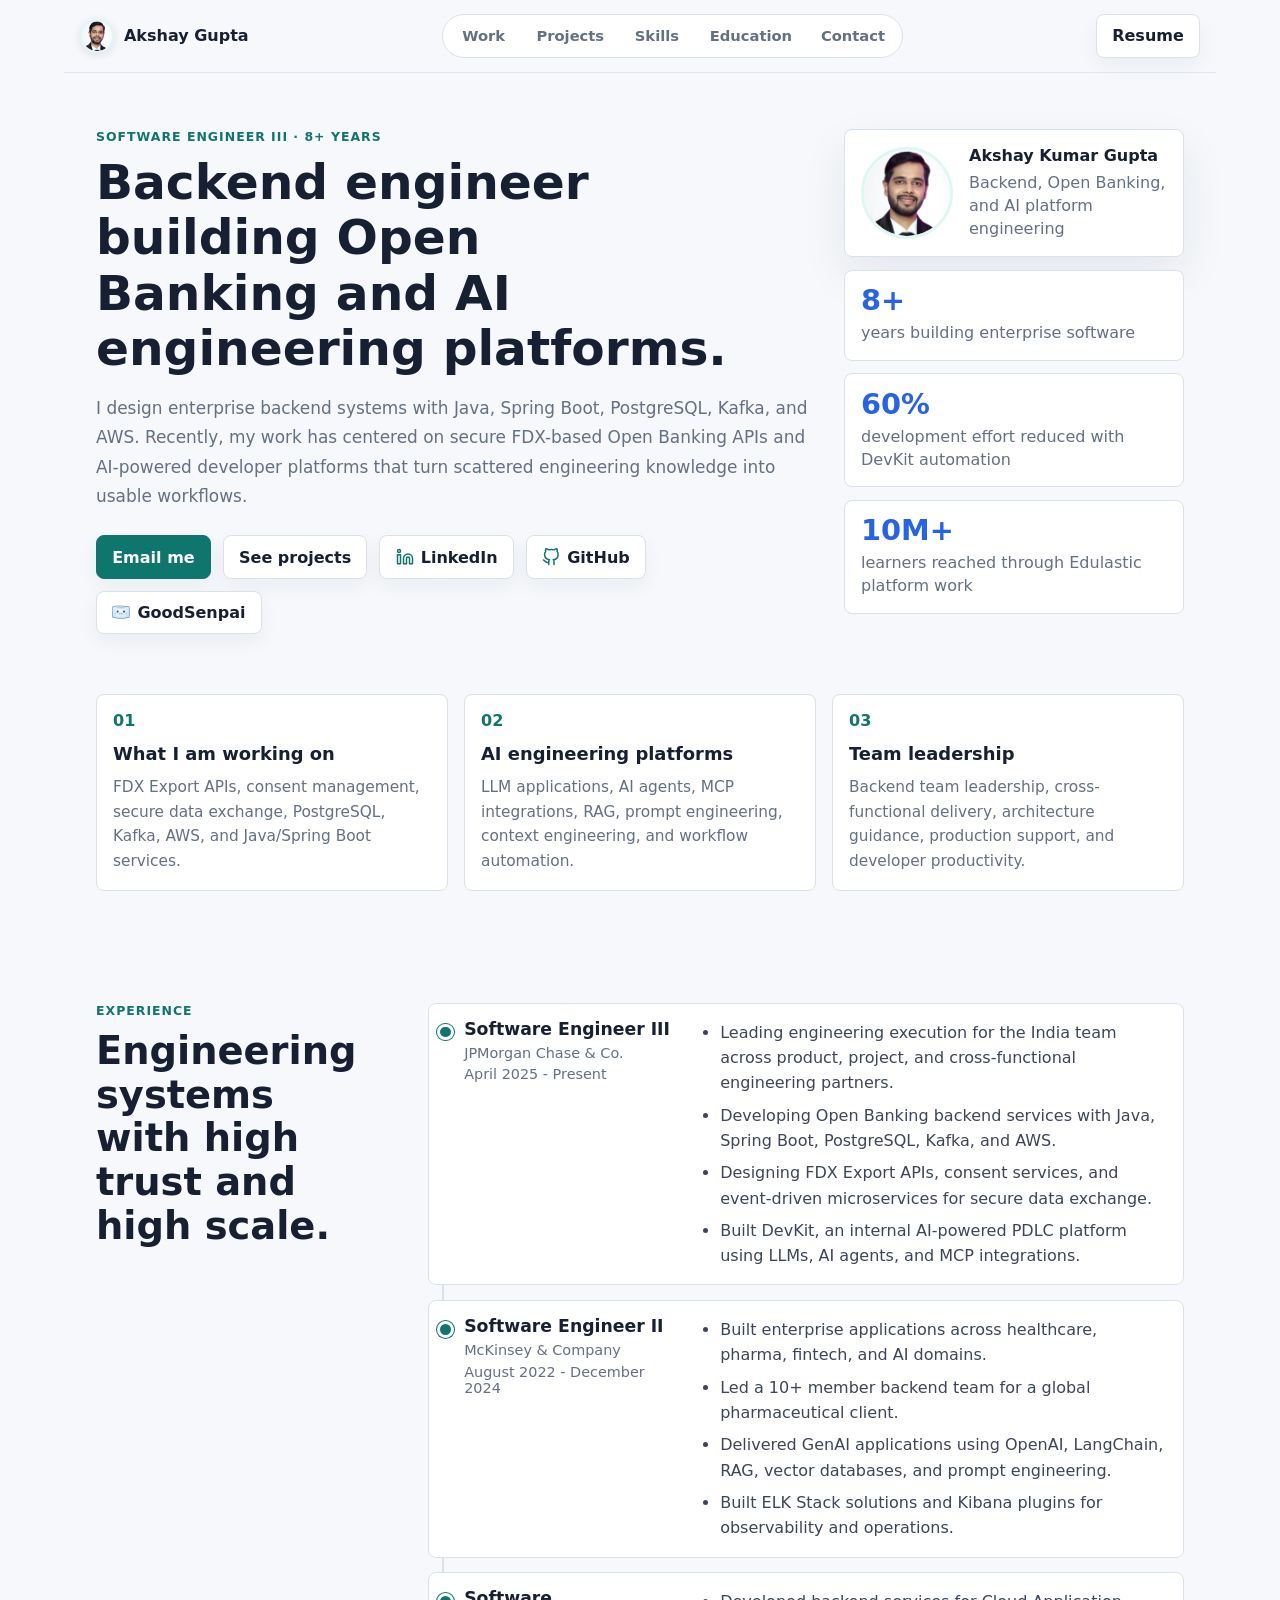
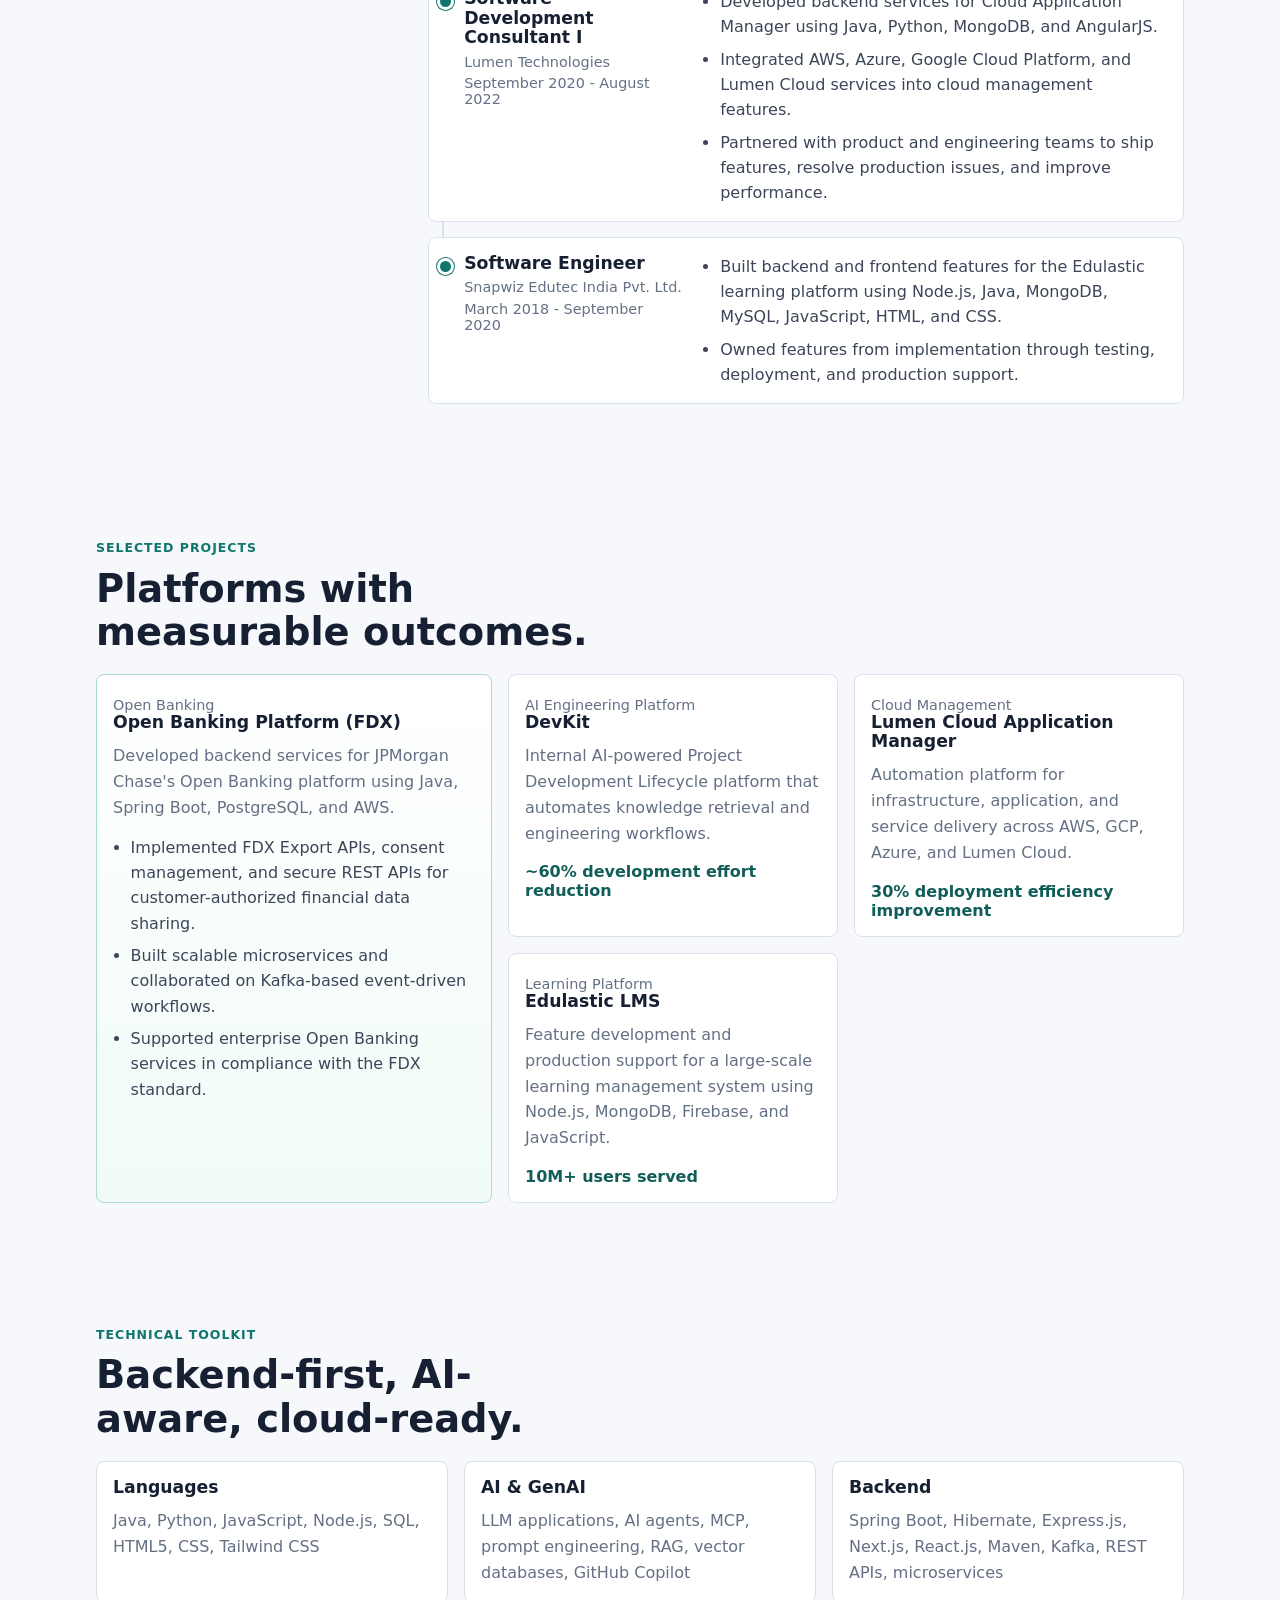
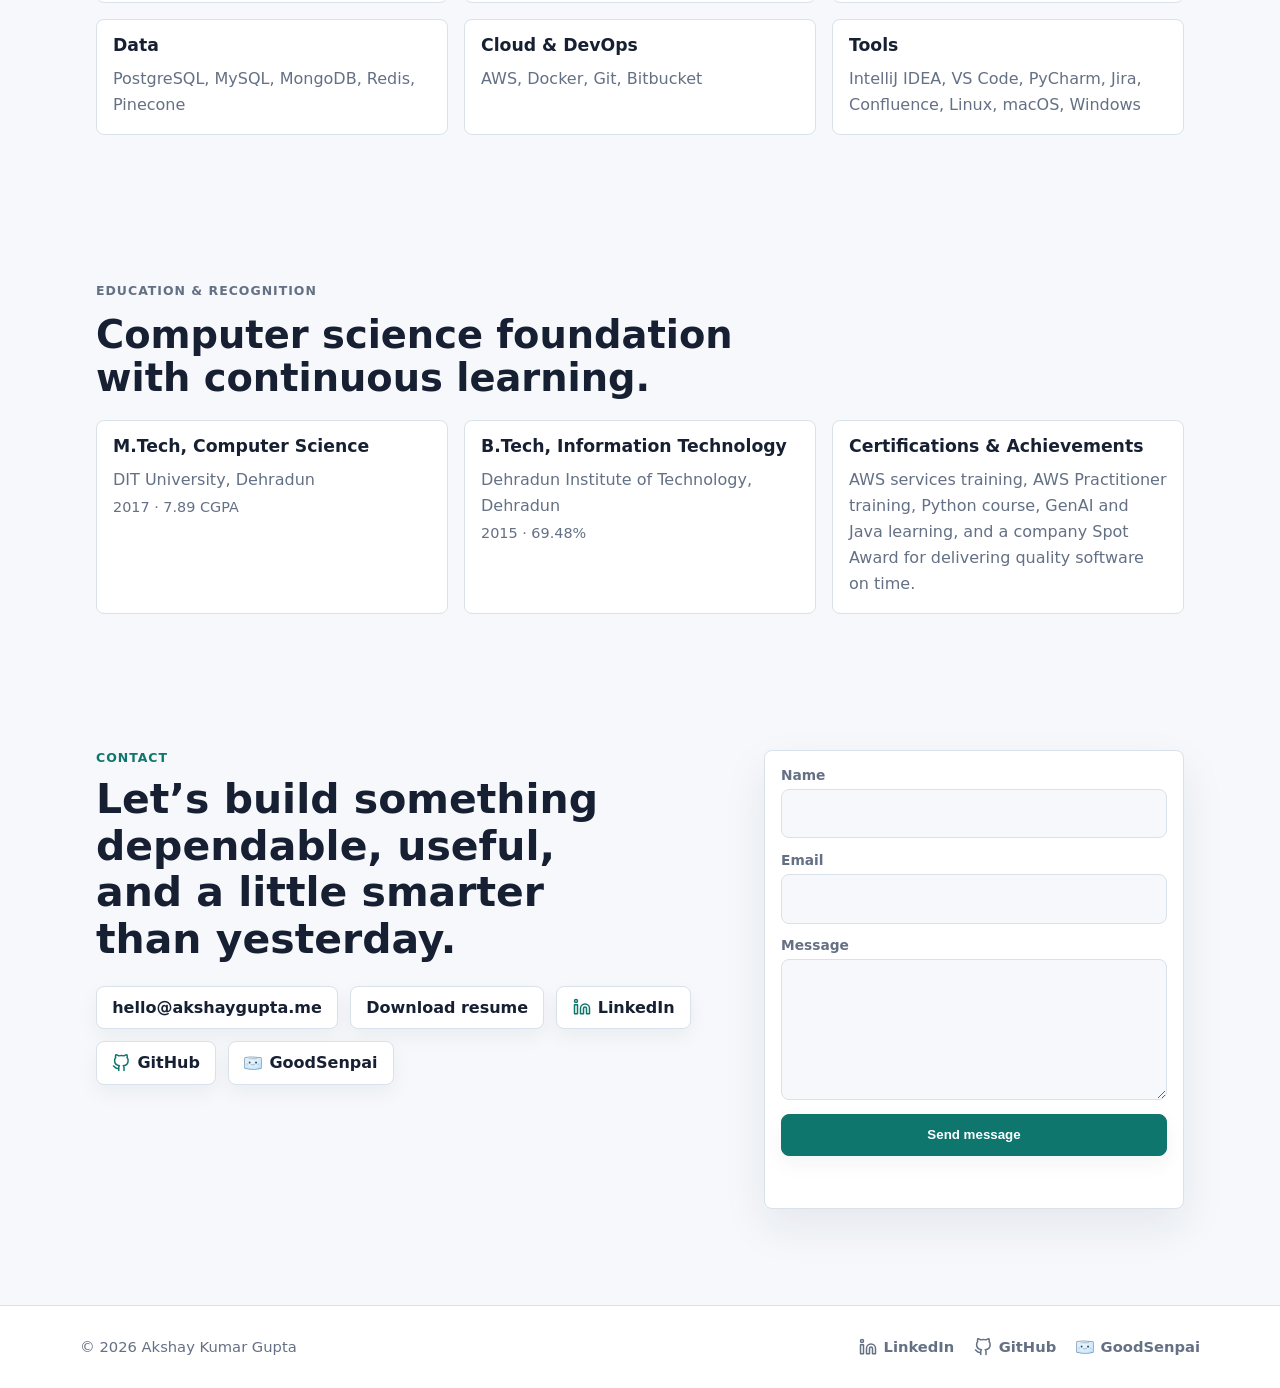
==== commit 230f8b59: "Add LinkedIn, GitHub, GoodSenpai profiles, custom header photo, PWA home screen icons, and SEO enhan" ====
--- a/index.html
+++ b/index.html
@@ -6,318 +6,426 @@
     <title>Akshay Kumar Gupta | Backend & AI Platform Engineer</title>
     <meta
       name="description"
-      content="Portfolio of Akshay Kumar Gupta, Software Engineer III building backend systems, Open Banking APIs, and AI-powered engineering platforms."
+      content="Akshay Kumar Gupta is a Software Engineer III with 8+ years of experience building Java, Spring Boot, Open Banking, FDX, Kafka, AWS, and AI-powered engineering platforms."
     >
-    <meta name="theme-color" content="#102033">
-    <meta property="og:title" content="Akshay Kumar Gupta | Software Engineer III">
-    <meta property="og:description" content="Backend systems, Open Banking, and AI-powered engineering platforms.">
+    <meta
+      name="keywords"
+      content="Akshay Kumar Gupta, Akshay Gupta, Software Engineer III, Backend Engineer, Java, Spring Boot, Open Banking, FDX, Kafka, AWS, PostgreSQL, Microservices, GenAI, AI Agents, MCP, RAG"
+    >
+    <meta name="author" content="Akshay Kumar Gupta">
+    <meta name="robots" content="index, follow">
+    <meta name="theme-color" content="#f6f8fb">
+
+    <!-- Mobile Web App & Home Screen Support (iOS & Android) -->
+    <meta name="apple-mobile-web-app-capable" content="yes">
+    <meta name="apple-mobile-web-app-status-bar-style" content="default">
+    <meta name="apple-mobile-web-app-title" content="Akshay Gupta">
+    <meta name="mobile-web-app-capable" content="yes">
+    <meta name="application-name" content="Akshay Gupta">
+    <meta name="msapplication-TileColor" content="#f6f8fb">
+    <meta name="msapplication-TileImage" content="android-chrome-192x192.png">
+
+    <!-- Open Graph / Social SEO -->
+    <meta property="og:title" content="Akshay Kumar Gupta | Backend & AI Platform Engineer">
+    <meta property="og:description" content="Software Engineer III building enterprise backend systems, FDX Open Banking APIs, Kafka microservices, and AI-powered engineering platforms.">
     <meta property="og:type" content="profile">
-    <meta property="og:url" content="https://akshaygupta.me">
+    <meta property="og:url" content="https://akshaygupta.me/">
     <meta property="og:image" content="https://akshaygupta.me/android-chrome-512x512.png">
-    <link rel="canonical" href="https://akshaygupta.me">
+    <meta property="og:image:width" content="512">
+    <meta property="og:image:height" content="512">
+    <meta property="og:image:type" content="image/png">
+    <meta property="og:image:alt" content="Akshay Kumar Gupta">
+    <meta property="og:site_name" content="Akshay Kumar Gupta Portfolio">
+    <meta property="og:locale" content="en_US">
+    <meta property="profile:first_name" content="Akshay">
+    <meta property="profile:last_name" content="Gupta">
+
+    <!-- Twitter Card SEO -->
+    <meta name="twitter:card" content="summary_large_image">
+    <meta name="twitter:title" content="Akshay Kumar Gupta | Backend & AI Platform Engineer">
+    <meta name="twitter:description" content="Backend systems, FDX Open Banking, Kafka microservices, AWS, and AI-powered engineering platforms.">
+    <meta name="twitter:image" content="https://akshaygupta.me/android-chrome-512x512.png">
+    <meta name="twitter:site" content="@akshayx11">
+    <meta name="twitter:creator" content="@akshayx11">
+
+    <link rel="canonical" href="https://akshaygupta.me/">
     <link rel="icon" href="favicon.ico" sizes="any">
-    <link rel="icon" href="favicon-32x32.png" type="image/png">
-    <link rel="apple-touch-icon" href="apple-touch-icon.png">
+    <link rel="icon" type="image/png" sizes="16x16" href="favicon-16x16.png">
+    <link rel="icon" type="image/png" sizes="32x32" href="favicon-32x32.png">
+    <link rel="apple-touch-icon" sizes="180x180" href="apple-touch-icon.png">
+    <link rel="apple-touch-startup-image" href="android-chrome-512x512.png">
+    <link rel="manifest" href="site.webmanifest">
     <link rel="stylesheet" href="styles.css">
+    <script type="application/ld+json">
+      {
+        "@context": "https://schema.org",
+        "@graph": [
+          {
+            "@type": "Person",
+            "@id": "https://akshaygupta.me/#person",
+            "name": "Akshay Kumar Gupta",
+            "alternateName": "Akshay Gupta",
+            "jobTitle": "Software Engineer III",
+            "url": "https://akshaygupta.me/",
+            "sameAs": [
+              "https://www.linkedin.com/in/akshayx11/",
+              "https://github.com/akshayx11",
+              "https://goodsenpai.com/akshayguptame"
+            ],
+            "image": "https://akshaygupta.me/android-chrome-512x512.png",
+            "email": "hello@akshaygupta.me",
+            "description": "Software Engineer III with 8+ years of experience designing enterprise backend systems, Open Banking platforms, event-driven microservices, and AI-powered engineering platforms.",
+            "knowsAbout": [
+              "Java",
+              "Spring Boot",
+              "Open Banking",
+              "Financial Data Exchange (FDX)",
+              "Kafka",
+              "PostgreSQL",
+              "AWS",
+              "Microservices",
+              "REST APIs",
+              "AI Agents",
+              "Model Context Protocol",
+              "RAG",
+              "LLM Applications"
+            ],
+            "worksFor": {
+              "@type": "Organization",
+              "name": "JPMorgan Chase & Co."
+            },
+            "alumniOf": [
+              {
+                "@type": "CollegeOrUniversity",
+                "name": "DIT University, Dehradun"
+              },
+              {
+                "@type": "CollegeOrUniversity",
+                "name": "Dehradun Institute of Technology, Dehradun"
+              }
+            ]
+          },
+          {
+            "@type": "WebSite",
+            "@id": "https://akshaygupta.me/#website",
+            "url": "https://akshaygupta.me/",
+            "name": "Akshay Kumar Gupta Portfolio",
+            "publisher": {
+              "@id": "https://akshaygupta.me/#person"
+            }
+          }
+        ]
+      }
+    </script>
   </head>
   <body>
     <a class="skip-link" href="#main">Skip to content</a>
 
-    <header class="menu-bar" aria-label="Desktop menu">
-      <a class="system-name" href="#home">AkshayOS</a>
-      <nav class="menu-links" aria-label="Primary navigation">
-        <a href="#about">Finder</a>
+    <header class="topbar" aria-label="Primary navigation">
+      <a class="brand" href="#home" aria-label="Akshay Kumar Gupta home">
+        <img class="brand-avatar" src="android-chrome-192x192.png" alt="Akshay Kumar Gupta">
+        <span>Akshay Gupta</span>
+      </a>
+      <nav class="desktop-nav" aria-label="Desktop navigation">
+        <a href="#work">Work</a>
+        <a href="#projects">Projects</a>
         <a href="#skills">Skills</a>
-        <a href="#experience">Timeline</a>
-        <a href="#projects">Projects</a>
+        <a href="#education">Education</a>
         <a href="#contact">Contact</a>
       </nav>
-      <a class="menu-resume" href="assets/Akshay-Kumar-Gupta-Resume.pdf" download>Resume.pdf</a>
+      <a class="resume-link" href="assets/Akshay-Kumar-Gupta-Resume.pdf" download>Resume</a>
     </header>
 
-    <main id="main" class="desktop">
-      <section class="desktop-screen" id="home" aria-labelledby="hero-title">
-        <div class="desktop-icons" aria-label="Open portfolio apps">
-          <a href="#about" class="desktop-icon">
-            <span class="app-icon app-finder">AK</span>
-            <strong>About</strong>
+    <main id="main">
+      <section class="hero" id="home" aria-labelledby="hero-title">
+        <div class="hero-grid">
+          <div class="hero-copy">
+            <p class="eyebrow">Software Engineer III · 8+ years</p>
+            <h1 id="hero-title">Backend engineer building Open Banking and AI engineering platforms.</h1>
+            <p class="hero-summary">
+              I design enterprise backend systems with Java, Spring Boot, PostgreSQL, Kafka, and AWS. Recently, my work has centered on secure FDX-based Open Banking APIs and AI-powered developer platforms that turn scattered engineering knowledge into usable workflows.
+            </p>
+            <div class="hero-actions" aria-label="Primary actions">
+              <a class="button primary" href="mailto:hello@akshaygupta.me">Email me</a>
+              <a class="button secondary" href="#projects">See projects</a>
+              <a class="button social" href="https://www.linkedin.com/in/akshayx11/" target="_blank" rel="noopener noreferrer" aria-label="LinkedIn profile">
+                <svg width="18" height="18" viewBox="0 0 24 24" fill="none" stroke="currentColor" stroke-width="2" stroke-linecap="round" stroke-linejoin="round" aria-hidden="true"><path d="M16 8a6 6 0 0 1 6 6v7h-4v-7a2 2 0 0 0-2-2 2 2 0 0 0-2 2v7h-4v-7a6 6 0 0 1 6-6z"></path><rect x="2" y="9" width="4" height="12"></rect><circle cx="4" cy="4" r="2"></circle></svg>
+                <span>LinkedIn</span>
+              </a>
+              <a class="button social" href="https://github.com/akshayx11" target="_blank" rel="noopener noreferrer" aria-label="GitHub profile">
+                <svg width="18" height="18" viewBox="0 0 24 24" fill="none" stroke="currentColor" stroke-width="2" stroke-linecap="round" stroke-linejoin="round" aria-hidden="true"><path d="M9 19c-5 1.5-5-2.5-7-3m14 6v-3.87a3.37 3.37 0 0 0-.94-2.61c3.14-.35 6.44-1.54 6.44-7A5.44 5.44 0 0 0 20 4.77 5.07 5.07 0 0 0 19.91 1S18.73.65 16 2.48a13.38 13.38 0 0 0-7 0C6.27.65 5.09 1 5.09 1A5.07 5.07 0 0 0 5 4.77a5.44 5.44 0 0 0-1.5 3.78c0 5.42 3.3 6.61 6.44 7A3.37 3.37 0 0 0 9 18.13V22"></path></svg>
+                <span>GitHub</span>
+              </a>
+              <a class="button social" href="https://goodsenpai.com/akshayguptame" target="_blank" rel="noopener noreferrer" aria-label="GoodSenpai profile">
+                <img src="assets/goodsenpai.png" width="18" height="18" alt="" aria-hidden="true" class="social-icon-img">
+                <span>GoodSenpai</span>
+              </a>
+            </div>
+          </div>
+
+          <aside class="signal-panel" aria-label="Career highlights">
+            <div class="portrait-card">
+              <img src="android-chrome-192x192.png" alt="Akshay Kumar Gupta">
+              <div>
+                <strong>Akshay Kumar Gupta</strong>
+                <span>Backend, Open Banking, and AI platform engineering</span>
+              </div>
+            </div>
+            <div class="metric">
+              <strong>8+</strong>
+              <span>years building enterprise software</span>
+            </div>
+            <div class="metric">
+              <strong>60%</strong>
+              <span>development effort reduced with DevKit automation</span>
+            </div>
+            <div class="metric">
+              <strong>10M+</strong>
+              <span>learners reached through Edulastic platform work</span>
+            </div>
+          </aside>
+        </div>
+      </section>
+
+      <section class="section intro-band" aria-label="Engineering focus">
+        <div class="focus-item">
+          <span>01</span>
+          <h2>What I am working on</h2>
+          <p>FDX Export APIs, consent management, secure data exchange, PostgreSQL, Kafka, AWS, and Java/Spring Boot services.</p>
+        </div>
+        <div class="focus-item">
+          <span>02</span>
+          <h2>AI engineering platforms</h2>
+          <p>LLM applications, AI agents, MCP integrations, RAG, prompt engineering, context engineering, and workflow automation.</p>
+        </div>
+        <div class="focus-item">
+          <span>03</span>
+          <h2>Team leadership</h2>
+          <p>Backend team leadership, cross-functional delivery, architecture guidance, production support, and developer productivity.</p>
+        </div>
+      </section>
+
+      <section class="section split" id="work" aria-labelledby="work-title">
+        <div class="section-heading">
+          <p class="eyebrow">Experience</p>
+          <h2 id="work-title">Engineering systems with high trust and high scale.</h2>
+        </div>
+        <div class="timeline">
+          <article class="role">
+            <div class="role-meta">
+              <h3>Software Engineer III</h3>
+              <p>JPMorgan Chase & Co.</p>
+              <time>April 2025 - Present</time>
+            </div>
+            <ul>
+              <li>Leading engineering execution for the India team across product, project, and cross-functional engineering partners.</li>
+              <li>Developing Open Banking backend services with Java, Spring Boot, PostgreSQL, Kafka, and AWS.</li>
+              <li>Designing FDX Export APIs, consent services, and event-driven microservices for secure data exchange.</li>
+              <li>Built DevKit, an internal AI-powered PDLC platform using LLMs, AI agents, and MCP integrations.</li>
+            </ul>
+          </article>
+
+          <article class="role">
+            <div class="role-meta">
+              <h3>Software Engineer II</h3>
+              <p>McKinsey & Company</p>
+              <time>August 2022 - December 2024</time>
+            </div>
+            <ul>
+              <li>Built enterprise applications across healthcare, pharma, fintech, and AI domains.</li>
+              <li>Led a 10+ member backend team for a global pharmaceutical client.</li>
+              <li>Delivered GenAI applications using OpenAI, LangChain, RAG, vector databases, and prompt engineering.</li>
+              <li>Built ELK Stack solutions and Kibana plugins for observability and operations.</li>
+            </ul>
+          </article>
+
+          <article class="role">
+            <div class="role-meta">
+              <h3>Software Development Consultant I</h3>
+              <p>Lumen Technologies</p>
+              <time>September 2020 - August 2022</time>
+            </div>
+            <ul>
+              <li>Developed backend services for Cloud Application Manager using Java, Python, MongoDB, and AngularJS.</li>
+              <li>Integrated AWS, Azure, Google Cloud Platform, and Lumen Cloud services into cloud management features.</li>
+              <li>Partnered with product and engineering teams to ship features, resolve production issues, and improve performance.</li>
+            </ul>
+          </article>
+
+          <article class="role">
+            <div class="role-meta">
+              <h3>Software Engineer</h3>
+              <p>Snapwiz Edutec India Pvt. Ltd.</p>
+              <time>March 2018 - September 2020</time>
+            </div>
+            <ul>
+              <li>Built backend and frontend features for the Edulastic learning platform using Node.js, Java, MongoDB, MySQL, JavaScript, HTML, and CSS.</li>
+              <li>Owned features from implementation through testing, deployment, and production support.</li>
+            </ul>
+          </article>
+        </div>
+      </section>
+
+      <section class="section" id="projects" aria-labelledby="projects-title">
+        <div class="section-heading compact">
+          <p class="eyebrow">Selected Projects</p>
+          <h2 id="projects-title">Platforms with measurable outcomes.</h2>
+        </div>
+        <div class="project-grid">
+          <article class="project-card featured">
+            <p class="project-kicker">Open Banking</p>
+            <h3>Open Banking Platform (FDX)</h3>
+            <p>Developed backend services for JPMorgan Chase's Open Banking platform using Java, Spring Boot, PostgreSQL, and AWS.</p>
+            <ul>
+              <li>Implemented FDX Export APIs, consent management, and secure REST APIs for customer-authorized financial data sharing.</li>
+              <li>Built scalable microservices and collaborated on Kafka-based event-driven workflows.</li>
+              <li>Supported enterprise Open Banking services in compliance with the FDX standard.</li>
+            </ul>
+          </article>
+          <article class="project-card">
+            <p class="project-kicker">AI Engineering Platform</p>
+            <h3>DevKit</h3>
+            <p>Internal AI-powered Project Development Lifecycle platform that automates knowledge retrieval and engineering workflows.</p>
+            <strong>~60% development effort reduction</strong>
+          </article>
+          <article class="project-card">
+            <p class="project-kicker">Cloud Management</p>
+            <h3>Lumen Cloud Application Manager</h3>
+            <p>Automation platform for infrastructure, application, and service delivery across AWS, GCP, Azure, and Lumen Cloud.</p>
+            <strong>30% deployment efficiency improvement</strong>
+          </article>
+          <article class="project-card">
+            <p class="project-kicker">Learning Platform</p>
+            <h3>Edulastic LMS</h3>
+            <p>Feature development and production support for a large-scale learning management system using Node.js, MongoDB, Firebase, and JavaScript.</p>
+            <strong>10M+ users served</strong>
+          </article>
+        </div>
+      </section>
+
+      <section class="section skills-section" id="skills" aria-labelledby="skills-title">
+        <div class="section-heading compact">
+          <p class="eyebrow">Technical Toolkit</p>
+          <h2 id="skills-title">Backend-first, AI-aware, cloud-ready.</h2>
+        </div>
+        <div class="skills-grid">
+          <div class="skill-group">
+            <h3>Languages</h3>
+            <p>Java, Python, JavaScript, Node.js, SQL, HTML5, CSS, Tailwind CSS</p>
+          </div>
+          <div class="skill-group">
+            <h3>AI & GenAI</h3>
+            <p>LLM applications, AI agents, MCP, prompt engineering, RAG, vector databases, GitHub Copilot</p>
+          </div>
+          <div class="skill-group">
+            <h3>Backend</h3>
+            <p>Spring Boot, Hibernate, Express.js, Next.js, React.js, Maven, Kafka, REST APIs, microservices</p>
+          </div>
+          <div class="skill-group">
+            <h3>Data</h3>
+            <p>PostgreSQL, MySQL, MongoDB, Redis, Pinecone</p>
+          </div>
+          <div class="skill-group">
+            <h3>Cloud & DevOps</h3>
+            <p>AWS, Docker, Git, Bitbucket</p>
+          </div>
+          <div class="skill-group">
+            <h3>Tools</h3>
+            <p>IntelliJ IDEA, VS Code, PyCharm, Jira, Confluence, Linux, macOS, Windows</p>
+          </div>
+        </div>
+      </section>
+
+      <section class="section education" id="education" aria-labelledby="education-title">
+        <div class="section-heading compact">
+          <p class="eyebrow">Education & Recognition</p>
+          <h2 id="education-title">Computer science foundation with continuous learning.</h2>
+        </div>
+        <div class="education-grid">
+          <article>
+            <h3>M.Tech, Computer Science</h3>
+            <p>DIT University, Dehradun</p>
+            <span>2017 · 7.89 CGPA</span>
+          </article>
+          <article>
+            <h3>B.Tech, Information Technology</h3>
+            <p>Dehradun Institute of Technology, Dehradun</p>
+            <span>2015 · 69.48%</span>
+          </article>
+          <article>
+            <h3>Certifications & Achievements</h3>
+            <p>AWS services training, AWS Practitioner training, Python course, GenAI and Java learning, and a company Spot Award for delivering quality software on time.</p>
+          </article>
+        </div>
+      </section>
+
+      <section class="contact-section" id="contact" aria-labelledby="contact-title">
+        <div>
+          <p class="eyebrow">Contact</p>
+          <h2 id="contact-title">Let’s build something dependable, useful, and a little smarter than yesterday.</h2>
+          <div class="contact-actions">
+            <a class="button secondary" href="mailto:hello@akshaygupta.me">hello@akshaygupta.me</a>
+            <a class="button secondary" href="assets/Akshay-Kumar-Gupta-Resume.pdf" download>Download resume</a>
+            <a class="button social" href="https://www.linkedin.com/in/akshayx11/" target="_blank" rel="noopener noreferrer" aria-label="LinkedIn profile">
+              <svg width="18" height="18" viewBox="0 0 24 24" fill="none" stroke="currentColor" stroke-width="2" stroke-linecap="round" stroke-linejoin="round" aria-hidden="true"><path d="M16 8a6 6 0 0 1 6 6v7h-4v-7a2 2 0 0 0-2-2 2 2 0 0 0-2 2v7h-4v-7a6 6 0 0 1 6-6z"></path><rect x="2" y="9" width="4" height="12"></rect><circle cx="4" cy="4" r="2"></circle></svg>
+              <span>LinkedIn</span>
+            </a>
+            <a class="button social" href="https://github.com/akshayx11" target="_blank" rel="noopener noreferrer" aria-label="GitHub profile">
+              <svg width="18" height="18" viewBox="0 0 24 24" fill="none" stroke="currentColor" stroke-width="2" stroke-linecap="round" stroke-linejoin="round" aria-hidden="true"><path d="M9 19c-5 1.5-5-2.5-7-3m14 6v-3.87a3.37 3.37 0 0 0-.94-2.61c3.14-.35 6.44-1.54 6.44-7A5.44 5.44 0 0 0 20 4.77 5.07 5.07 0 0 0 19.91 1S18.73.65 16 2.48a13.38 13.38 0 0 0-7 0C6.27.65 5.09 1 5.09 1A5.07 5.07 0 0 0 5 4.77a5.44 5.44 0 0 0-1.5 3.78c0 5.42 3.3 6.61 6.44 7A3.37 3.37 0 0 0 9 18.13V22"></path></svg>
+              <span>GitHub</span>
+            </a>
+            <a class="button social" href="https://goodsenpai.com/akshayguptame" target="_blank" rel="noopener noreferrer" aria-label="GoodSenpai profile">
+              <img src="assets/goodsenpai.png" width="18" height="18" alt="" aria-hidden="true" class="social-icon-img">
+              <span>GoodSenpai</span>
+            </a>
+          </div>
+        </div>
+        <form class="contact-form" action="https://formspree.io/f/xwvgaebe" method="POST">
+          <label>
+            <span>Name</span>
+            <input type="text" name="name" autocomplete="name" required>
+          </label>
+          <label>
+            <span>Email</span>
+            <input type="email" name="email" autocomplete="email" required>
+          </label>
+          <label>
+            <span>Message</span>
+            <textarea name="message" rows="5" required></textarea>
+          </label>
+          <input type="hidden" name="_subject" value="New message from akshaygupta.me">
+          <button class="button primary" type="submit">Send message</button>
+          <p class="form-status" role="status" aria-live="polite"></p>
+        </form>
+      </section>
+    </main>
+
+    <footer class="site-footer">
+      <div class="footer-content">
+        <p>© 2026 Akshay Kumar Gupta</p>
+        <div class="footer-links">
+          <a href="https://www.linkedin.com/in/akshayx11/" target="_blank" rel="noopener noreferrer" aria-label="LinkedIn profile">
+            <svg width="18" height="18" viewBox="0 0 24 24" fill="none" stroke="currentColor" stroke-width="2" stroke-linecap="round" stroke-linejoin="round" aria-hidden="true"><path d="M16 8a6 6 0 0 1 6 6v7h-4v-7a2 2 0 0 0-2-2 2 2 0 0 0-2 2v7h-4v-7a6 6 0 0 1 6-6z"></path><rect x="2" y="9" width="4" height="12"></rect><circle cx="4" cy="4" r="2"></circle></svg>
+            <span>LinkedIn</span>
           </a>
-          <a href="#skills" class="desktop-icon">
-            <span class="app-icon app-skills">JS</span>
-            <strong>Skills</strong>
+          <a href="https://github.com/akshayx11" target="_blank" rel="noopener noreferrer" aria-label="GitHub profile">
+            <svg width="18" height="18" viewBox="0 0 24 24" fill="none" stroke="currentColor" stroke-width="2" stroke-linecap="round" stroke-linejoin="round" aria-hidden="true"><path d="M9 19c-5 1.5-5-2.5-7-3m14 6v-3.87a3.37 3.37 0 0 0-.94-2.61c3.14-.35 6.44-1.54 6.44-7A5.44 5.44 0 0 0 20 4.77 5.07 5.07 0 0 0 19.91 1S18.73.65 16 2.48a13.38 13.38 0 0 0-7 0C6.27.65 5.09 1 5.09 1A5.07 5.07 0 0 0 5 4.77a5.44 5.44 0 0 0-1.5 3.78c0 5.42 3.3 6.61 6.44 7A3.37 3.37 0 0 0 9 18.13V22"></path></svg>
+            <span>GitHub</span>
           </a>
-          <a href="#experience" class="desktop-icon">
-            <span class="app-icon app-timeline">TL</span>
-            <strong>Timeline</strong>
+          <a href="https://goodsenpai.com/akshayguptame" target="_blank" rel="noopener noreferrer" aria-label="GoodSenpai profile">
+            <img src="assets/goodsenpai.png" width="18" height="18" alt="" aria-hidden="true" class="social-icon-img">
+            <span>GoodSenpai</span>
           </a>
-          <a href="#projects" class="desktop-icon">
-            <span class="app-icon app-projects">PR</span>
-            <strong>Projects</strong>
-          </a>
-          <a href="#contact" class="desktop-icon">
-            <span class="app-icon app-contact">@</span>
-            <strong>Contact</strong>
-          </a>
-        </div>
-
-        <article class="window hero-window">
-          <div class="window-titlebar">
-            <div class="traffic-lights" aria-hidden="true">
-              <span></span><span></span><span></span>
-            </div>
-            <span class="window-title">About This Engineer</span>
-          </div>
-          <div class="hero-grid">
-            <div class="hero-copy">
-              <p class="kicker">Software Engineer III</p>
-              <h1 id="hero-title">Akshay Kumar Gupta</h1>
-              <h2>Backend engineer building Open Banking and AI engineering platforms.</h2>
-              <p>
-                I design enterprise backend systems with Java, Spring Boot, PostgreSQL, Kafka, and AWS. My recent work focuses on secure FDX-based Open Banking APIs, consent services, event-driven microservices, and AI-powered engineering platforms.
-              </p>
-              <div class="hero-actions">
-                <a class="button primary" href="#projects">Open Projects</a>
-                <a class="button secondary" href="assets/Akshay-Kumar-Gupta-Resume.pdf" download>Download Resume</a>
-              </div>
-            </div>
-
-            <aside class="profile-widget">
-              <img src="android-chrome-512x512.png" alt="Akshay Kumar Gupta">
-              <strong>Backend · Open Banking · GenAI</strong>
-              <span>8+ years across banking, consulting, cloud, healthcare, pharma, fintech, and edtech.</span>
-            </aside>
-          </div>
-        </article>
-      </section>
-
-      <section class="os-section" id="about">
-        <article class="window">
-          <div class="window-titlebar">
-            <div class="traffic-lights" aria-hidden="true"><span></span><span></span><span></span></div>
-            <span class="window-title">Finder / About</span>
-          </div>
-          <div class="window-body two-column">
-            <div>
-              <p class="kicker">What I am up to</p>
-              <h2>Building secure backend platforms and practical AI tooling.</h2>
-              <p>
-                I build reliable backend systems where correctness, scale, and operational clarity matter. Today that means Open Banking platform work at JPMorgan Chase, including FDX Export APIs, consent management, PostgreSQL-backed services, Kafka workflows, and AWS deployment patterns.
-              </p>
-            </div>
-            <div class="note-panel">
-              <h3>Current focus</h3>
-              <ul>
-                <li>Open Banking and FDX API design</li>
-                <li>Event-driven Java/Spring Boot microservices</li>
-                <li>AI context engineering for developer workflows</li>
-                <li>Cross-functional backend execution for India teams</li>
-              </ul>
-            </div>
-          </div>
-        </article>
-
-        <div class="stats-grid">
-          <article class="mini-window">
-            <strong>8+</strong>
-            <span>Years of engineering</span>
-          </article>
-          <article class="mini-window">
-            <strong>60%</strong>
-            <span>Development effort reduced with DevKit</span>
-          </article>
-          <article class="mini-window">
-            <strong>10M+</strong>
-            <span>Users reached through Edulastic</span>
-          </article>
-        </div>
-      </section>
-
-      <section class="os-section" id="skills">
-        <article class="window">
-          <div class="window-titlebar">
-            <div class="traffic-lights" aria-hidden="true"><span></span><span></span><span></span></div>
-            <span class="window-title">Launchpad / Skills</span>
-          </div>
-          <div class="window-body">
-            <p class="kicker">Technical toolkit</p>
-            <h2>Backend-first, AI-aware, cloud-ready.</h2>
-            <div class="app-grid">
-              <article class="skill-app">
-                <span class="app-icon app-skills">JV</span>
-                <h3>Languages</h3>
-                <p>Java, Python, JavaScript, Node.js, SQL, HTML5, CSS, Tailwind CSS</p>
-              </article>
-              <article class="skill-app">
-                <span class="app-icon app-backend">API</span>
-                <h3>Backend</h3>
-                <p>Spring Boot, Hibernate, Express.js, Next.js, React.js, Maven, Kafka, REST APIs, Microservices</p>
-              </article>
-              <article class="skill-app">
-                <span class="app-icon app-ai">AI</span>
-                <h3>AI & GenAI</h3>
-                <p>LLM applications, AI agents, MCP, prompt engineering, RAG, vector databases, GitHub Copilot</p>
-              </article>
-              <article class="skill-app">
-                <span class="app-icon app-data">DB</span>
-                <h3>Data & Cloud</h3>
-                <p>AWS, PostgreSQL, MySQL, MongoDB, Redis, Pinecone, Docker, Git, Bitbucket</p>
-              </article>
-            </div>
-          </div>
-        </article>
-      </section>
-
-      <section class="os-section" id="experience">
-        <article class="window">
-          <div class="window-titlebar">
-            <div class="traffic-lights" aria-hidden="true"><span></span><span></span><span></span></div>
-            <span class="window-title">Calendar / Experience Timeline</span>
-          </div>
-          <div class="window-body">
-            <p class="kicker">Professional timeline</p>
-            <h2>Career history</h2>
-            <div class="timeline">
-              <article class="timeline-item">
-                <time>Apr 2025 - Present</time>
-                <div>
-                  <h3>Software Engineer III · JPMorgan Chase & Co.</h3>
-                  <p>Leading India engineering execution and developing Open Banking backend services with Java, Spring Boot, PostgreSQL, Kafka, AWS, FDX Export APIs, consent services, and AI-driven PDLC tooling.</p>
-                </div>
-              </article>
-              <article class="timeline-item">
-                <time>Aug 2022 - Dec 2024</time>
-                <div>
-                  <h3>Software Engineer II · McKinsey & Company</h3>
-                  <p>Built enterprise applications across healthcare, pharmaceutical, fintech, and AI domains. Led a 10+ member backend team and developed GenAI applications using OpenAI, LangChain, RAG, and vector databases.</p>
-                </div>
-              </article>
-              <article class="timeline-item">
-                <time>Sep 2020 - Aug 2022</time>
-                <div>
-                  <h3>Software Development Consultant I · Lumen Technologies</h3>
-                  <p>Developed Cloud Application Manager services with Java, Python, MongoDB, AngularJS, REST APIs, and integrations across AWS, Azure, GCP, and Lumen Cloud.</p>
-                </div>
-              </article>
-              <article class="timeline-item">
-                <time>Mar 2018 - Sep 2020</time>
-                <div>
-                  <h3>Software Engineer · Snapwiz Edutec India Pvt. Ltd.</h3>
-                  <p>Built backend and frontend features for Edulastic using Node.js, Java, MongoDB, MySQL, JavaScript, jQuery, HTML5, and CSS3.</p>
-                </div>
-              </article>
-            </div>
-          </div>
-        </article>
-      </section>
-
-      <section class="os-section" id="projects">
-        <article class="window">
-          <div class="window-titlebar">
-            <div class="traffic-lights" aria-hidden="true"><span></span><span></span><span></span></div>
-            <span class="window-title">Projects.app</span>
-          </div>
-          <div class="window-body">
-            <p class="kicker">Selected work</p>
-            <h2>Projects with measurable engineering impact.</h2>
-            <div class="project-grid">
-              <article class="project-card">
-                <span class="app-icon app-banking">FDX</span>
-                <h3>Open Banking Platform (FDX)</h3>
-                <p>Developed backend services for JPMorgan Chase's Open Banking platform using Java, Spring Boot, PostgreSQL, and AWS.</p>
-                <p>Implemented FDX Export APIs, consent management, and secure REST APIs to enable customer-authorized financial data sharing in compliance with the FDX standard.</p>
-                <p>Built scalable microservices and collaborated on Kafka-based event-driven workflows to support enterprise Open Banking services.</p>
-                <div class="tags"><span>FDX</span><span>Spring Boot</span><span>PostgreSQL</span><span>Kafka</span><span>AWS</span></div>
-              </article>
-              <article class="project-card">
-                <span class="app-icon app-ai">DK</span>
-                <h3>DevKit</h3>
-                <p>AI-powered Project Development Lifecycle platform using LLMs, AI agents, and MCP integrations for planning, documentation, PR reviews, onboarding, and repository-aware context.</p>
-                <div class="tags"><span>LLMs</span><span>MCP</span><span>RAG</span><span>AI Agents</span></div>
-              </article>
-              <article class="project-card">
-                <span class="app-icon app-cloud">CL</span>
-                <h3>Lumen Cloud Application Manager</h3>
-                <p>Cloud management platform automating infrastructure, application, and service delivery across AWS, GCP, Azure, and Lumen Cloud.</p>
-                <div class="tags"><span>Java</span><span>Python</span><span>Cloud APIs</span><span>Automation</span></div>
-              </article>
-              <article class="project-card">
-                <span class="app-icon app-edu">ED</span>
-                <h3>Edulastic LMS</h3>
-                <p>Learning management platform serving over 10 million users, with backend and frontend product delivery across feature work and production support.</p>
-                <div class="tags"><span>Node.js</span><span>MongoDB</span><span>Firebase</span><span>JavaScript</span></div>
-              </article>
-            </div>
-          </div>
-        </article>
-      </section>
-
-      <section class="os-section" id="education">
-        <article class="window">
-          <div class="window-titlebar">
-            <div class="traffic-lights" aria-hidden="true"><span></span><span></span><span></span></div>
-            <span class="window-title">Notes / Education</span>
-          </div>
-          <div class="window-body education-grid">
-            <article>
-              <time>2017</time>
-              <h3>M.Tech, Computer Science</h3>
-              <p>DIT University, Dehradun · 7.89 CGPA</p>
-            </article>
-            <article>
-              <time>2015</time>
-              <h3>B.Tech, Information Technology</h3>
-              <p>Dehradun Institute of Technology, Dehradun · 69.48%</p>
-            </article>
-            <article>
-              <time>Continuous learning</time>
-              <h3>Certifications & achievements</h3>
-              <p>AWS services training, AWS Practitioner training, Python course, GenAI and Java learning, and a company Spot Award.</p>
-            </article>
-          </div>
-        </article>
-      </section>
-
-      <section class="os-section contact-section" id="contact">
-        <article class="window">
-          <div class="window-titlebar">
-            <div class="traffic-lights" aria-hidden="true"><span></span><span></span><span></span></div>
-            <span class="window-title">Messages / Contact</span>
-          </div>
-          <div class="window-body contact-grid">
-            <div>
-              <p class="kicker">Get in touch</p>
-              <h2>Send a message</h2>
-              <p>Want to discuss backend platforms, Open Banking, GenAI engineering tools, or a role that fits this work? Reach me here.</p>
-              <div class="contact-links">
-                <a href="mailto:hello@akshaygupta.me">hello@akshaygupta.me</a>
-                <a href="assets/Akshay-Kumar-Gupta-Resume.pdf" download>Download resume</a>
-              </div>
-            </div>
-
-            <form class="contact-form" action="https://formspree.io/f/xwvgaebe" method="POST">
-              <label for="name">Name</label>
-              <input id="name" type="text" name="name" autocomplete="name" required>
-
-              <label for="email">Email</label>
-              <input id="email" type="email" name="email" autocomplete="email" required>
-
-              <label for="message">Message</label>
-              <textarea id="message" name="message" rows="5" required></textarea>
-
-              <input type="hidden" name="_subject" value="New message from akshaygupta.me">
-              <button class="button primary" type="submit">Send Message</button>
-            </form>
-          </div>
-        </article>
-      </section>
-    </main>
-
-    <nav class="dock" aria-label="Dock navigation">
-      <a href="#home" aria-label="Home"><span class="app-icon app-finder">AK</span></a>
-      <a href="#skills" aria-label="Skills"><span class="app-icon app-skills">JS</span></a>
-      <a href="#experience" aria-label="Experience"><span class="app-icon app-timeline">TL</span></a>
-      <a href="#projects" aria-label="Projects"><span class="app-icon app-projects">PR</span></a>
-      <a href="#contact" aria-label="Contact"><span class="app-icon app-contact">@</span></a>
+        </div>
+      </div>
+    </footer>
+
+    <nav class="mobile-nav" aria-label="Mobile navigation">
+      <a href="#home" aria-label="Home"><span>Home</span></a>
+      <a href="#work" aria-label="Work"><span>Work</span></a>
+      <a href="#projects" aria-label="Projects"><span>Projects</span></a>
+      <a href="#skills" aria-label="Skills"><span>Skills</span></a>
+      <a href="#contact" aria-label="Contact"><span>Contact</span></a>
     </nav>
 
     <script src="script.js"></script>
--- a/styles.css
+++ b/styles.css
@@ -1,20 +1,18 @@
 :root {
-  color-scheme: dark;
-  --wallpaper-a: #12233c;
-  --wallpaper-b: #274d6f;
-  --wallpaper-c: #705f9c;
-  --glass: rgba(255, 255, 255, 0.16);
-  --glass-strong: rgba(255, 255, 255, 0.22);
-  --window: rgba(248, 250, 252, 0.88);
-  --window-muted: #5b6577;
-  --ink: #111827;
-  --line: rgba(15, 23, 42, 0.14);
-  --dark-line: rgba(255, 255, 255, 0.24);
-  --primary: #0ea5e9;
-  --primary-dark: #075985;
-  --radius: 18px;
-  --max: 1180px;
-  --shadow: 0 30px 90px rgba(8, 13, 31, 0.34);
+  color-scheme: light;
+  --bg: #f6f8fb;
+  --surface: #ffffff;
+  --surface-soft: #eef3f8;
+  --ink: #172033;
+  --muted: #647084;
+  --line: #d9e1ea;
+  --accent: #0f766e;
+  --accent-strong: #115e59;
+  --accent-soft: #dff7f3;
+  --blue: #2563eb;
+  --shadow: 0 18px 45px rgba(25, 38, 65, 0.08);
+  --radius: 8px;
+  --max: 1120px;
   font-family: Inter, ui-sans-serif, system-ui, -apple-system, BlinkMacSystemFont, "Segoe UI", sans-serif;
 }
 
@@ -27,23 +25,10 @@
 }
 
 body {
+  margin: 0;
   min-width: 320px;
-  margin: 0;
-  background:
-    radial-gradient(circle at 20% 15%, rgba(255, 255, 255, 0.36), transparent 18rem),
-    radial-gradient(circle at 80% 20%, rgba(14, 165, 233, 0.38), transparent 24rem),
-    radial-gradient(circle at 65% 85%, rgba(167, 139, 250, 0.36), transparent 26rem),
-    linear-gradient(135deg, var(--wallpaper-a), var(--wallpaper-b) 45%, var(--wallpaper-c));
-  background-attachment: fixed;
-  color: white;
-}
-
-body::before {
-  position: fixed;
-  inset: 0;
-  z-index: -1;
-  content: "";
-  background: linear-gradient(115deg, rgba(255, 255, 255, 0.16), transparent 42%, rgba(255, 255, 255, 0.08));
+  background: var(--bg);
+  color: var(--ink);
 }
 
 a {
@@ -66,191 +51,149 @@
 
 .skip-link {
   position: fixed;
-  top: 0.6rem;
-  left: 0.6rem;
-  z-index: 100;
-  padding: 0.6rem 0.8rem;
-  border-radius: 10px;
-  background: white;
-  color: var(--ink);
-  transform: translateY(-150%);
+  top: 0.75rem;
+  left: 0.75rem;
+  z-index: 20;
+  padding: 0.65rem 0.8rem;
+  background: var(--accent);
+  color: white;
+  border-radius: var(--radius);
+  transform: translateY(-140%);
 }
 
 .skip-link:focus {
   transform: translateY(0);
 }
 
-.menu-bar {
+.topbar {
   position: sticky;
   top: 0;
-  z-index: 50;
-  display: grid;
-  grid-template-columns: auto 1fr auto;
+  z-index: 10;
+  display: flex;
+  align-items: center;
+  justify-content: space-between;
   gap: 1rem;
+  max-width: calc(var(--max) + 2rem);
+  margin: 0 auto;
+  padding: 0.85rem 1rem;
+  background: rgba(246, 248, 251, 0.88);
+  backdrop-filter: blur(14px);
+  border-bottom: 1px solid rgba(217, 225, 234, 0.72);
+}
+
+.brand {
+  display: inline-flex;
   align-items: center;
-  min-height: 2.4rem;
-  padding: 0 1rem;
-  border-bottom: 1px solid rgba(255, 255, 255, 0.15);
-  background: rgba(255, 255, 255, 0.16);
-  backdrop-filter: blur(22px);
-  font-size: 0.9rem;
-}
-
-.system-name,
-.menu-resume {
-  font-weight: 850;
-}
-
-.menu-links {
+  gap: 0.65rem;
+  min-width: 0;
+  font-weight: 800;
+}
+
+.brand-avatar {
+  display: block;
+  width: 2.1rem;
+  height: 2.1rem;
+  flex: 0 0 auto;
+  border-radius: 50%;
+  object-fit: cover;
+  border: 2px solid var(--accent-soft);
+  box-shadow: 0 2px 8px rgba(25, 38, 65, 0.12);
+}
+
+.desktop-nav {
   display: flex;
-  gap: 1.15rem;
-  color: rgba(255, 255, 255, 0.82);
-  font-weight: 650;
-}
-
-.menu-links a.active,
-.menu-links a:hover,
-.menu-resume:hover {
+  gap: 0.2rem;
+  padding: 0.25rem;
+  border: 1px solid var(--line);
+  border-radius: 999px;
+  background: var(--surface);
+}
+
+.desktop-nav a {
+  min-width: 4.6rem;
+  padding: 0.55rem 0.8rem;
+  border-radius: 999px;
+  color: var(--muted);
+  text-align: center;
+  font-size: 0.92rem;
+  font-weight: 700;
+}
+
+.desktop-nav a:hover,
+.desktop-nav a.active {
+  background: var(--accent-soft);
+  color: var(--accent-strong);
+}
+
+.resume-link,
+.button {
+  display: inline-flex;
+  align-items: center;
+  justify-content: center;
+  min-height: 2.65rem;
+  padding: 0.7rem 0.95rem;
+  border: 1px solid var(--line);
+  border-radius: var(--radius);
+  background: var(--surface);
+  color: var(--ink);
+  font-weight: 800;
+  box-shadow: 0 8px 20px rgba(25, 38, 65, 0.05);
+}
+
+.button.primary {
+  border-color: var(--accent);
+  background: var(--accent);
   color: white;
 }
 
-.desktop {
-  padding-bottom: 7rem;
-}
-
-.desktop-screen,
-.os-section {
-  width: min(100% - 2rem, var(--max));
+.button.secondary:hover,
+.button.social:hover,
+.resume-link:hover {
+  border-color: #b6c4d4;
+  background: var(--surface-soft);
+}
+
+.button.social {
+  gap: 0.45rem;
+  font-weight: 700;
+}
+
+.button.social svg,
+.button.social .social-icon-img {
+  width: 18px;
+  height: 18px;
+  flex-shrink: 0;
+  color: var(--accent);
+  object-fit: contain;
+  border-radius: 4px;
+}
+
+.hero,
+.section,
+.contact-section {
+  max-width: var(--max);
   margin: 0 auto;
-}
-
-.desktop-screen {
-  position: relative;
-  display: grid;
-  grid-template-columns: 120px minmax(0, 1fr);
-  gap: 1.4rem;
+  padding: 4.25rem 1rem;
+}
+
+.hero {
+  padding-top: 3.5rem;
+  padding-bottom: 2.25rem;
+}
+
+.hero-grid {
+  display: grid;
+  grid-template-columns: minmax(0, 1fr) 340px;
+  gap: 2rem;
   align-items: start;
-  min-height: calc(100svh - 2.4rem);
-  padding: 2rem 0 4rem;
-}
-
-.desktop-icons {
-  display: grid;
-  gap: 1rem;
-  padding-top: 0.4rem;
-}
-
-.desktop-icon {
-  display: grid;
-  justify-items: center;
-  gap: 0.42rem;
-  color: white;
-  text-align: center;
-  text-shadow: 0 1px 12px rgba(0, 0, 0, 0.35);
-}
-
-.desktop-icon strong {
-  max-width: 90px;
-  padding: 0.16rem 0.45rem;
-  border-radius: 6px;
+}
+
+.eyebrow {
+  margin-bottom: 0.7rem;
+  color: var(--accent);
   font-size: 0.78rem;
-  font-weight: 750;
-}
-
-.desktop-icon:hover strong {
-  background: rgba(255, 255, 255, 0.18);
-}
-
-.app-icon {
-  display: grid;
-  width: 3.25rem;
-  height: 3.25rem;
-  place-items: center;
-  border: 1px solid rgba(255, 255, 255, 0.35);
-  border-radius: 15px;
-  color: white;
-  font-size: 0.9rem;
-  font-weight: 950;
-  letter-spacing: 0;
-  box-shadow: 0 12px 30px rgba(0, 0, 0, 0.22);
-}
-
-.app-finder { background: linear-gradient(135deg, #3b82f6, #06b6d4); }
-.app-skills { background: linear-gradient(135deg, #f59e0b, #ef4444); }
-.app-backend { background: linear-gradient(135deg, #0f766e, #22c55e); }
-.app-ai { background: linear-gradient(135deg, #7c3aed, #ec4899); }
-.app-banking { background: linear-gradient(135deg, #0f766e, #0ea5e9); }
-.app-data { background: linear-gradient(135deg, #334155, #0ea5e9); }
-.app-timeline { background: linear-gradient(135deg, #475569, #94a3b8); }
-.app-projects { background: linear-gradient(135deg, #14b8a6, #2563eb); }
-.app-contact { background: linear-gradient(135deg, #16a34a, #84cc16); }
-.app-cloud { background: linear-gradient(135deg, #0284c7, #0f766e); }
-.app-edu { background: linear-gradient(135deg, #9333ea, #2563eb); }
-
-.window {
-  overflow: hidden;
-  border: 1px solid rgba(255, 255, 255, 0.38);
-  border-radius: var(--radius);
-  background: var(--window);
-  color: var(--ink);
-  box-shadow: var(--shadow);
-  backdrop-filter: blur(26px);
-}
-
-.window-titlebar {
-  display: grid;
-  grid-template-columns: auto 1fr;
-  gap: 0.85rem;
-  align-items: center;
-  min-height: 2.55rem;
-  padding: 0 1rem;
-  border-bottom: 1px solid var(--line);
-  background: rgba(241, 245, 249, 0.76);
-}
-
-.traffic-lights {
-  display: flex;
-  gap: 0.45rem;
-}
-
-.traffic-lights span {
-  width: 0.72rem;
-  height: 0.72rem;
-  border-radius: 50%;
-}
-
-.traffic-lights span:nth-child(1) { background: #ff5f57; }
-.traffic-lights span:nth-child(2) { background: #ffbd2e; }
-.traffic-lights span:nth-child(3) { background: #28c840; }
-
-.window-title {
-  color: #475569;
-  font-size: 0.86rem;
-  font-weight: 800;
-  text-align: center;
-}
-
-.hero-window {
-  align-self: center;
-}
-
-.hero-grid,
-.window-body {
-  padding: 1.35rem;
-}
-
-.hero-grid {
-  display: grid;
-  grid-template-columns: minmax(0, 1fr) 255px;
-  gap: 1.35rem;
-  align-items: center;
-}
-
-.kicker {
-  color: var(--primary-dark);
-  font-size: 0.78rem;
-  font-weight: 950;
-  letter-spacing: 0.12em;
+  font-weight: 900;
+  letter-spacing: 0.08em;
   text-transform: uppercase;
 }
 
@@ -258,449 +201,530 @@
 h2,
 h3 {
   margin: 0;
-  line-height: 1.15;
-}
-
-.hero-copy h1 {
-  margin-top: 0.45rem;
-  font-size: clamp(2.25rem, 5vw, 4.6rem);
+  color: var(--ink);
+  line-height: 1.14;
+}
+
+h1 {
+  max-width: 680px;
+  font-size: clamp(2rem, 3.8vw, 3.35rem);
   letter-spacing: 0;
-}
-
-.hero-copy h2 {
-  max-width: 660px;
-  margin-top: 0.55rem;
-  color: #1e293b;
-  font-size: clamp(1.25rem, 2vw, 1.9rem);
-}
-
-.hero-copy p:not(.kicker),
-.window-body p {
-  margin-top: 0.9rem;
-  color: var(--window-muted);
-  line-height: 1.7;
+  text-wrap: balance;
+}
+
+.hero-summary {
+  max-width: 760px;
+  margin-top: 1.05rem;
+  color: var(--muted);
+  font-size: 1.06rem;
+  line-height: 1.75;
 }
 
 .hero-actions,
-.contact-links,
-.tags {
+.contact-actions {
   display: flex;
   flex-wrap: wrap;
-  gap: 0.65rem;
-  margin-top: 1.1rem;
-}
-
-.button {
+  gap: 0.75rem;
+  margin-top: 1.45rem;
+}
+
+.signal-panel {
+  display: grid;
+  gap: 0.8rem;
+}
+
+.portrait-card,
+.metric,
+.focus-item,
+.role,
+.project-card,
+.skill-group,
+.education article {
+  border: 1px solid var(--line);
+  border-radius: var(--radius);
+  background: var(--surface);
+  box-shadow: var(--shadow);
+}
+
+.portrait-card {
+  display: grid;
+  grid-template-columns: 92px minmax(0, 1fr);
+  gap: 1rem;
+  align-items: center;
+  padding: 1rem;
+}
+
+.portrait-card img {
+  display: block;
+  width: 92px;
+  height: 92px;
+  border: 3px solid var(--accent-soft);
+  border-radius: 50%;
+  object-fit: cover;
+}
+
+.portrait-card strong,
+.metric strong {
+  display: block;
+}
+
+.portrait-card span,
+.metric span {
+  display: block;
+  margin-top: 0.38rem;
+  color: var(--muted);
+  line-height: 1.45;
+}
+
+.metric {
+  padding: 0.95rem 1rem;
+  box-shadow: none;
+}
+
+.metric strong {
+  color: var(--blue);
+  font-size: 1.8rem;
+  line-height: 1;
+}
+
+.intro-band {
+  display: grid;
+  grid-template-columns: repeat(3, 1fr);
+  gap: 1rem;
+  padding-top: 1.5rem;
+  padding-bottom: 2.75rem;
+}
+
+.focus-item {
+  padding: 1rem;
+  box-shadow: none;
+}
+
+.focus-item span {
+  color: var(--accent);
+  font-weight: 900;
+}
+
+.focus-item h2 {
+  margin-top: 0.9rem;
+  font-size: 1.12rem;
+}
+
+.focus-item p {
+  margin-top: 0.65rem;
+  color: var(--muted);
+  font-size: 0.96rem;
+  line-height: 1.6;
+}
+
+.split {
+  display: grid;
+  grid-template-columns: 300px minmax(0, 1fr);
+  gap: 2rem;
+  align-items: start;
+}
+
+.section-heading {
+  position: sticky;
+  top: 5.8rem;
+}
+
+.section-heading.compact {
+  position: static;
+  max-width: 760px;
+  margin-bottom: 1.25rem;
+}
+
+.section-heading h2 {
+  font-size: clamp(1.8rem, 3vw, 2.75rem);
+  text-wrap: balance;
+}
+
+.timeline {
+  position: relative;
+  display: grid;
+  gap: 0.9rem;
+}
+
+.timeline::before {
+  position: absolute;
+  top: 0.7rem;
+  bottom: 0.7rem;
+  left: 0.85rem;
+  width: 2px;
+  content: "";
+  background: var(--line);
+}
+
+.role {
+  position: relative;
+  display: grid;
+  grid-template-columns: 220px minmax(0, 1fr);
+  gap: 1.15rem;
+  padding: 1rem 1rem 1rem 2.2rem;
+  box-shadow: none;
+}
+
+.role::before {
+  position: absolute;
+  top: 1.25rem;
+  left: 0.52rem;
+  width: 0.68rem;
+  height: 0.68rem;
+  border: 3px solid var(--surface);
+  border-radius: 50%;
+  background: var(--accent);
+  content: "";
+  box-shadow: 0 0 0 1px var(--accent);
+}
+
+.role-meta h3,
+.project-card h3,
+.skill-group h3,
+.education h3 {
+  font-size: 1.08rem;
+}
+
+.role-meta p,
+.role-meta time,
+.project-kicker,
+.education span {
+  display: block;
+  margin-top: 0.35rem;
+  color: var(--muted);
+  font-size: 0.9rem;
+}
+
+.role ul,
+.project-card ul {
+  color: #3c4658;
+  line-height: 1.58;
+}
+
+.project-grid {
+  display: grid;
+  grid-template-columns: 1.2fr 1fr 1fr;
+  gap: 1rem;
+}
+
+.project-card {
+  padding: 1rem;
+  box-shadow: none;
+}
+
+.project-card.featured {
+  grid-row: span 2;
+  border-color: #a9d9d2;
+  background: linear-gradient(180deg, #ffffff, #f0fbf8);
+}
+
+.project-card p:not(.project-kicker),
+.education p,
+.skill-group p {
+  margin-top: 0.65rem;
+  color: var(--muted);
+  line-height: 1.62;
+}
+
+.project-card ul {
+  margin-top: 0.9rem;
+}
+
+.project-card strong {
+  display: block;
+  margin-top: 1rem;
+  color: var(--accent-strong);
+}
+
+.skills-section {
+  padding-top: 3.5rem;
+}
+
+.skills-grid,
+.education-grid {
+  display: grid;
+  grid-template-columns: repeat(3, 1fr);
+  gap: 1rem;
+}
+
+.skill-group,
+.education article {
+  padding: 1rem;
+  box-shadow: none;
+}
+
+.education a {
   display: inline-flex;
-  min-height: 2.55rem;
-  align-items: center;
-  justify-content: center;
-  border: 1px solid var(--line);
-  border-radius: 999px;
-  padding: 0.65rem 0.95rem;
-  font-weight: 850;
-}
-
-.button.primary {
-  border-color: transparent;
-  background: #0ea5e9;
-  color: white;
-}
-
-.button.secondary {
-  background: white;
-  color: #1f2937;
-}
-
-.profile-widget {
-  display: grid;
-  gap: 0.75rem;
-  justify-items: center;
+  margin-top: 0.8rem;
+  color: var(--blue);
+  font-weight: 800;
+}
+
+.contact-section {
+  display: grid;
+  grid-template-columns: minmax(0, 1fr) 420px;
+  gap: 2rem;
+  align-items: start;
+  padding-bottom: 6rem;
+}
+
+.contact-section h2 {
+  max-width: 760px;
+  font-size: clamp(1.8rem, 3.2vw, 3rem);
+  text-wrap: balance;
+}
+
+.contact-form {
+  display: grid;
+  gap: 0.85rem;
   padding: 1rem;
   border: 1px solid var(--line);
-  border-radius: 16px;
-  background: rgba(255, 255, 255, 0.62);
-  text-align: center;
-}
-
-.profile-widget img {
-  width: 132px;
-  aspect-ratio: 1;
-  border-radius: 24px;
-  object-fit: cover;
-  box-shadow: 0 16px 40px rgba(15, 23, 42, 0.18);
-}
-
-.profile-widget span {
-  color: var(--window-muted);
-  font-size: 0.94rem;
-}
-
-.os-section {
-  padding: 1.4rem 0;
-}
-
-.two-column,
-.contact-grid {
-  display: grid;
-  grid-template-columns: minmax(0, 1fr) 360px;
-  gap: 1.25rem;
-}
-
-.window-body h2 {
-  margin-top: 0.45rem;
-  font-size: clamp(1.65rem, 3vw, 2.7rem);
-}
-
-.note-panel,
-.skill-app,
-.project-card,
-.education-grid article,
-.contact-form,
-.mini-window {
-  border: 1px solid var(--line);
-  border-radius: 16px;
-  background: rgba(255, 255, 255, 0.62);
-}
-
-.note-panel {
-  padding: 1rem;
-}
-
-.note-panel ul {
-  margin-top: 0.8rem;
-  color: var(--window-muted);
-}
-
-.stats-grid,
-.app-grid,
-.project-grid,
-.education-grid {
-  display: grid;
-  grid-template-columns: repeat(3, minmax(0, 1fr));
-  gap: 1rem;
-}
-
-.stats-grid {
-  margin-top: 1rem;
-}
-
-.mini-window {
-  padding: 1rem;
-  color: var(--ink);
-  backdrop-filter: blur(20px);
-}
-
-.mini-window strong {
-  display: block;
-  color: var(--primary-dark);
-  font-size: 2rem;
-  line-height: 1;
-}
-
-.mini-window span {
-  display: block;
-  margin-top: 0.4rem;
-  color: var(--window-muted);
-}
-
-.app-grid {
-  grid-template-columns: repeat(4, minmax(0, 1fr));
-  margin-top: 1.2rem;
-}
-
-.skill-app,
-.project-card {
-  padding: 1rem;
-}
-
-.skill-app h3,
-.project-card h3,
-.education-grid h3 {
-  margin-top: 0.8rem;
-}
-
-.skill-app p,
-.project-card p,
-.education-grid p {
-  color: var(--window-muted);
-  font-size: 0.95rem;
-  line-height: 1.62;
-}
-
-.timeline {
-  display: grid;
-  gap: 0.8rem;
-  margin-top: 1.2rem;
-}
-
-.timeline-item {
-  display: grid;
-  grid-template-columns: 180px minmax(0, 1fr);
-  gap: 1rem;
-  padding: 1rem;
-  border: 1px solid var(--line);
-  border-radius: 16px;
-  background: rgba(255, 255, 255, 0.58);
-}
-
-.timeline-item time,
-.education-grid time {
-  color: var(--primary-dark);
-  font-size: 0.9rem;
-  font-weight: 900;
-}
-
-.timeline-item p {
-  margin-top: 0.45rem;
-}
-
-.project-grid {
-  margin-top: 1.2rem;
-}
-
-.tags span {
-  border-radius: 999px;
-  background: rgba(14, 165, 233, 0.12);
-  color: var(--primary-dark);
-  padding: 0.32rem 0.56rem;
-  font-size: 0.82rem;
-  font-weight: 850;
-}
-
-.education-grid {
-  grid-template-columns: repeat(3, minmax(0, 1fr));
-}
-
-.education-grid article {
-  padding: 1rem;
-}
-
-.contact-section {
-  padding-bottom: 2rem;
-}
-
-.contact-links {
-  display: grid;
-  color: var(--primary-dark);
-  font-weight: 850;
-}
-
-.contact-form {
-  display: grid;
-  gap: 0.7rem;
-  padding: 1rem;
+  border-radius: var(--radius);
+  background: var(--surface);
+  box-shadow: var(--shadow);
 }
 
 .contact-form label {
-  color: #475569;
-  font-size: 0.88rem;
-  font-weight: 850;
+  display: grid;
+  gap: 0.38rem;
+}
+
+.contact-form span {
+  color: var(--muted);
+  font-size: 0.86rem;
+  font-weight: 800;
 }
 
 .contact-form input,
 .contact-form textarea {
   width: 100%;
   border: 1px solid var(--line);
-  border-radius: 12px;
-  background: rgba(255, 255, 255, 0.8);
+  border-radius: var(--radius);
+  background: var(--bg);
   color: var(--ink);
   font: inherit;
-  padding: 0.72rem 0.8rem;
+  font-size: 0.98rem;
+  line-height: 1.45;
+  padding: 0.78rem 0.85rem;
 }
 
 .contact-form input:focus,
 .contact-form textarea:focus {
-  border-color: var(--primary);
-  outline: 3px solid rgba(14, 165, 233, 0.18);
+  border-color: var(--accent);
+  outline: 3px solid var(--accent-soft);
 }
 
 .contact-form textarea {
   resize: vertical;
 }
 
-.dock {
+.contact-form button {
+  width: 100%;
+  cursor: pointer;
+}
+
+.contact-form button:disabled {
+  cursor: wait;
+  opacity: 0.72;
+}
+
+.form-status {
+  min-height: 1.4rem;
+  color: var(--muted);
+  font-size: 0.92rem;
+  font-weight: 800;
+  line-height: 1.45;
+}
+
+.form-status.success {
+  color: var(--accent-strong);
+}
+
+.form-status.error {
+  color: #b42318;
+}
+
+.mobile-nav {
   position: fixed;
-  right: 50%;
-  bottom: 0.85rem;
-  z-index: 60;
+  right: 0.75rem;
+  bottom: 0.75rem;
+  left: 0.75rem;
+  z-index: 12;
+  display: none;
+  grid-template-columns: repeat(5, 1fr);
+  padding: 0.3rem;
+  border: 1px solid var(--line);
+  border-radius: 999px;
+  background: rgba(255, 255, 255, 0.94);
+  box-shadow: var(--shadow);
+  backdrop-filter: blur(14px);
+}
+
+.mobile-nav a {
+  min-width: 0;
+  padding: 0.66rem 0.25rem;
+  border-radius: 999px;
+  color: var(--muted);
+  text-align: center;
+  font-size: 0.76rem;
+  font-weight: 800;
+}
+
+.mobile-nav a.active {
+  background: var(--accent);
+  color: white;
+}
+
+.site-footer {
+  border-top: 1px solid var(--line);
+  background: var(--surface);
+  padding: 2rem 1rem;
+}
+
+.footer-content {
   display: flex;
-  gap: 0.55rem;
-  padding: 0.55rem;
-  border: 1px solid rgba(255, 255, 255, 0.28);
-  border-radius: 24px;
-  background: rgba(255, 255, 255, 0.18);
-  backdrop-filter: blur(22px);
-  box-shadow: 0 18px 60px rgba(0, 0, 0, 0.28);
-  transform: translateX(50%);
-}
-
-.dock a {
-  display: grid;
-  transition: transform 160ms ease;
-}
-
-.dock a:hover,
-.dock a.active {
-  transform: translateY(-0.45rem) scale(1.06);
+  align-items: center;
+  justify-content: space-between;
+  gap: 1rem;
+  flex-wrap: wrap;
+  max-width: var(--max);
+  margin: 0 auto;
+  color: var(--muted);
+  font-size: 0.92rem;
+}
+
+.footer-links {
+  display: flex;
+  align-items: center;
+  gap: 1.25rem;
+}
+
+.footer-links a {
+  display: inline-flex;
+  align-items: center;
+  gap: 0.4rem;
+  color: var(--muted);
+  font-weight: 700;
+  transition: color 0.2s ease;
+}
+
+.footer-links a:hover {
+  color: var(--accent-strong);
 }
 
 @media (max-width: 900px) {
-  :root {
-    --radius: 26px;
-  }
-
-  body {
-    background:
-      radial-gradient(circle at 20% 8%, rgba(255, 255, 255, 0.4), transparent 13rem),
-      radial-gradient(circle at 78% 28%, rgba(14, 165, 233, 0.38), transparent 16rem),
-      linear-gradient(160deg, #182c4a, #3c6d8f 52%, #8d73b4);
-  }
-
-  .menu-bar {
-    display: flex;
+  .desktop-nav,
+  .resume-link {
+    display: none;
+  }
+
+  .topbar {
     justify-content: center;
-    min-height: 3.1rem;
-    border-bottom: 0;
-    background: transparent;
-    backdrop-filter: none;
-  }
-
-  .menu-bar::before {
-    width: 7.8rem;
-    height: 2rem;
-    border-radius: 999px;
-    background: rgba(8, 13, 31, 0.68);
-    content: "";
-    box-shadow: inset 0 0 0 1px rgba(255, 255, 255, 0.16);
-  }
-
-  .system-name,
-  .menu-links,
-  .menu-resume {
+  }
+
+  .hero,
+  .section,
+  .contact-section {
+    padding-right: 1rem;
+    padding-left: 1rem;
+  }
+
+  .hero {
+    padding-top: 2.4rem;
+    padding-bottom: 1.5rem;
+  }
+
+  .hero-grid,
+  .split,
+  .contact-section,
+  .intro-band,
+  .project-grid,
+  .skills-grid,
+  .education-grid {
+    grid-template-columns: 1fr;
+  }
+
+  h1 {
+    font-size: clamp(1.9rem, 8.2vw, 2.65rem);
+  }
+
+  .hero-summary {
+    font-size: 1rem;
+  }
+
+  .section-heading {
+    position: static;
+  }
+
+  .role {
+    grid-template-columns: 1fr;
+  }
+
+  .project-card.featured {
+    grid-row: auto;
+  }
+
+  .mobile-nav {
+    display: grid;
+  }
+
+  .signal-panel .metric {
     display: none;
   }
-
-  .desktop {
-    padding-bottom: 6.6rem;
-  }
-
-  .desktop-screen,
-  .os-section {
-    width: min(100% - 1.5rem, var(--max));
-  }
-
-  .desktop-screen {
-    display: grid;
-    grid-template-columns: 1fr;
-    min-height: auto;
-    padding: 1rem 0 2rem;
-  }
-
-  .desktop-icons {
+}
+
+@media (max-width: 520px) {
+  .brand {
+    max-width: calc(100vw - 2rem);
+  }
+
+  .brand span:last-child {
+    overflow: hidden;
+    text-overflow: ellipsis;
+    white-space: nowrap;
+  }
+
+  .portrait-card {
+    grid-template-columns: 64px minmax(0, 1fr);
+    gap: 0.8rem;
+    padding: 0.75rem;
+  }
+
+  .portrait-card img {
+    width: 64px;
+    height: 64px;
+  }
+
+  .hero-actions .button:not(.social),
+  .contact-actions .button:not(.social) {
+    width: 100%;
+  }
+
+  .button.social span,
+  .footer-links a span {
     display: none;
   }
 
-  .desktop-icon strong {
-    max-width: none;
-    font-size: 0.72rem;
-  }
-
-  .desktop-icon .app-icon {
-    width: 3.55rem;
-    height: 3.55rem;
-    border-radius: 18px;
-  }
-
-  .hero-window {
-    order: 1;
-  }
-
-  .window {
-    border-radius: 28px;
-    background: rgba(248, 250, 252, 0.88);
-  }
-
-  .window-titlebar {
-    display: flex;
+  .button.social {
+    width: 2.65rem;
+    min-width: 2.65rem;
+    height: 2.65rem;
+    padding: 0;
     justify-content: center;
-    min-height: 2.85rem;
-    border-radius: 28px 28px 0 0;
-  }
-
-  .window-title {
-    display: none;
-  }
-
-  .hero-grid,
-  .two-column,
-  .contact-grid,
-  .app-grid,
-  .project-grid,
-  .education-grid,
-  .stats-grid {
-    grid-template-columns: 1fr;
-  }
-
-  .hero-grid {
-    padding: 1.05rem;
-  }
-
-  .hero-copy h1 {
-    font-size: clamp(2.35rem, 12vw, 3.7rem);
-  }
-
-  .hero-copy h2 {
-    font-size: clamp(1.18rem, 5.5vw, 1.5rem);
-  }
-
-  .profile-widget {
-    grid-template-columns: 1fr;
-    justify-items: center;
-    text-align: center;
-  }
-
-  .profile-widget img {
-    width: 72px;
-    border-radius: 20px;
-  }
-
-  .timeline-item {
-    grid-template-columns: 1fr;
-  }
-
-  .hero-actions .button {
-    width: 100%;
-  }
-
-  .dock {
-    right: 0.75rem;
-    bottom: 0.75rem;
-    left: 0.75rem;
-    justify-content: space-around;
-    border-radius: 28px;
-    transform: none;
-  }
-
-  .dock .app-icon {
-    width: 3rem;
-    height: 3rem;
-    border-radius: 16px;
-  }
-}
-
-@media (max-width: 480px) {
-  .desktop-icons {
-    grid-template-columns: repeat(3, 1fr);
-  }
-
-  .window-body,
-  .hero-grid {
-    padding: 0.9rem;
+    flex: 0 0 auto;
+  }
+
+  .section {
+    padding-top: 3rem;
+    padding-bottom: 3rem;
   }
 
   .contact-section {
-    padding-bottom: 1rem;
+    padding-bottom: 3rem;
+  }
+
+  .site-footer {
+    padding-bottom: 5.8rem;
   }
 }
 
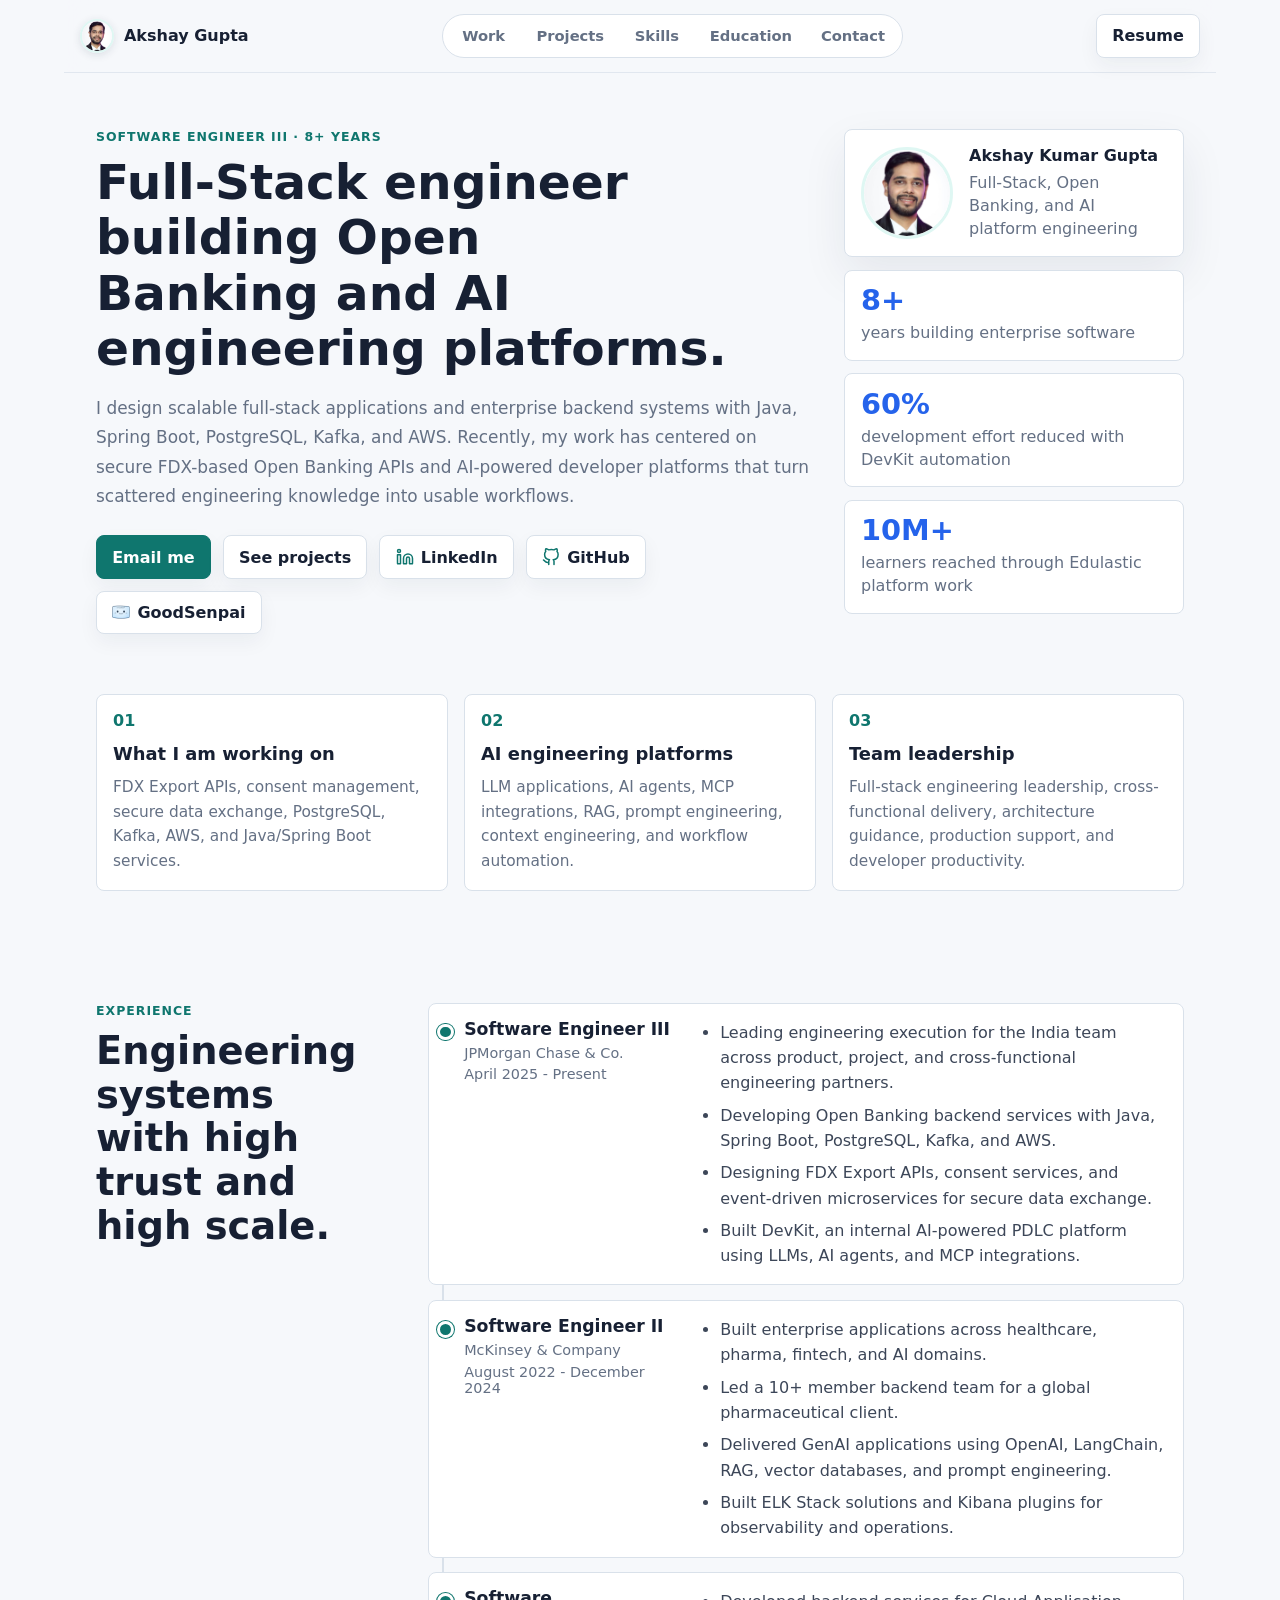
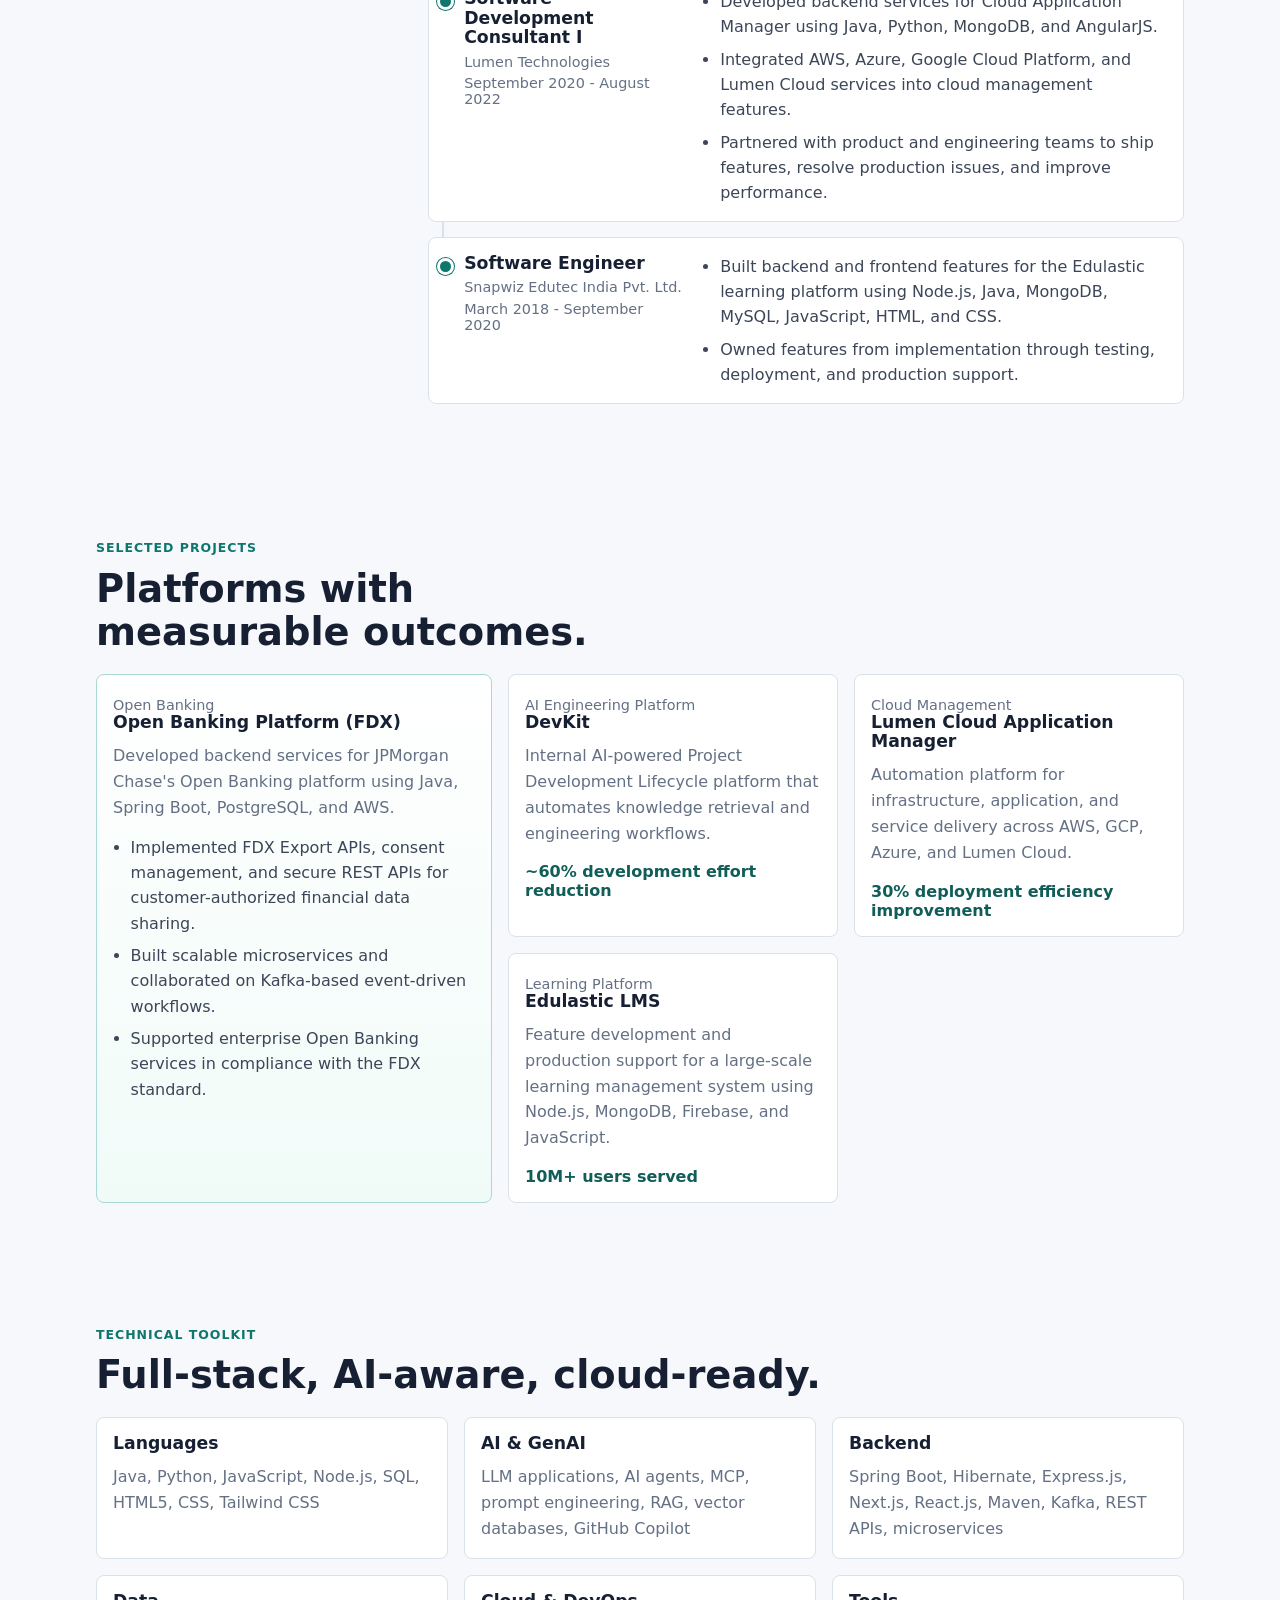
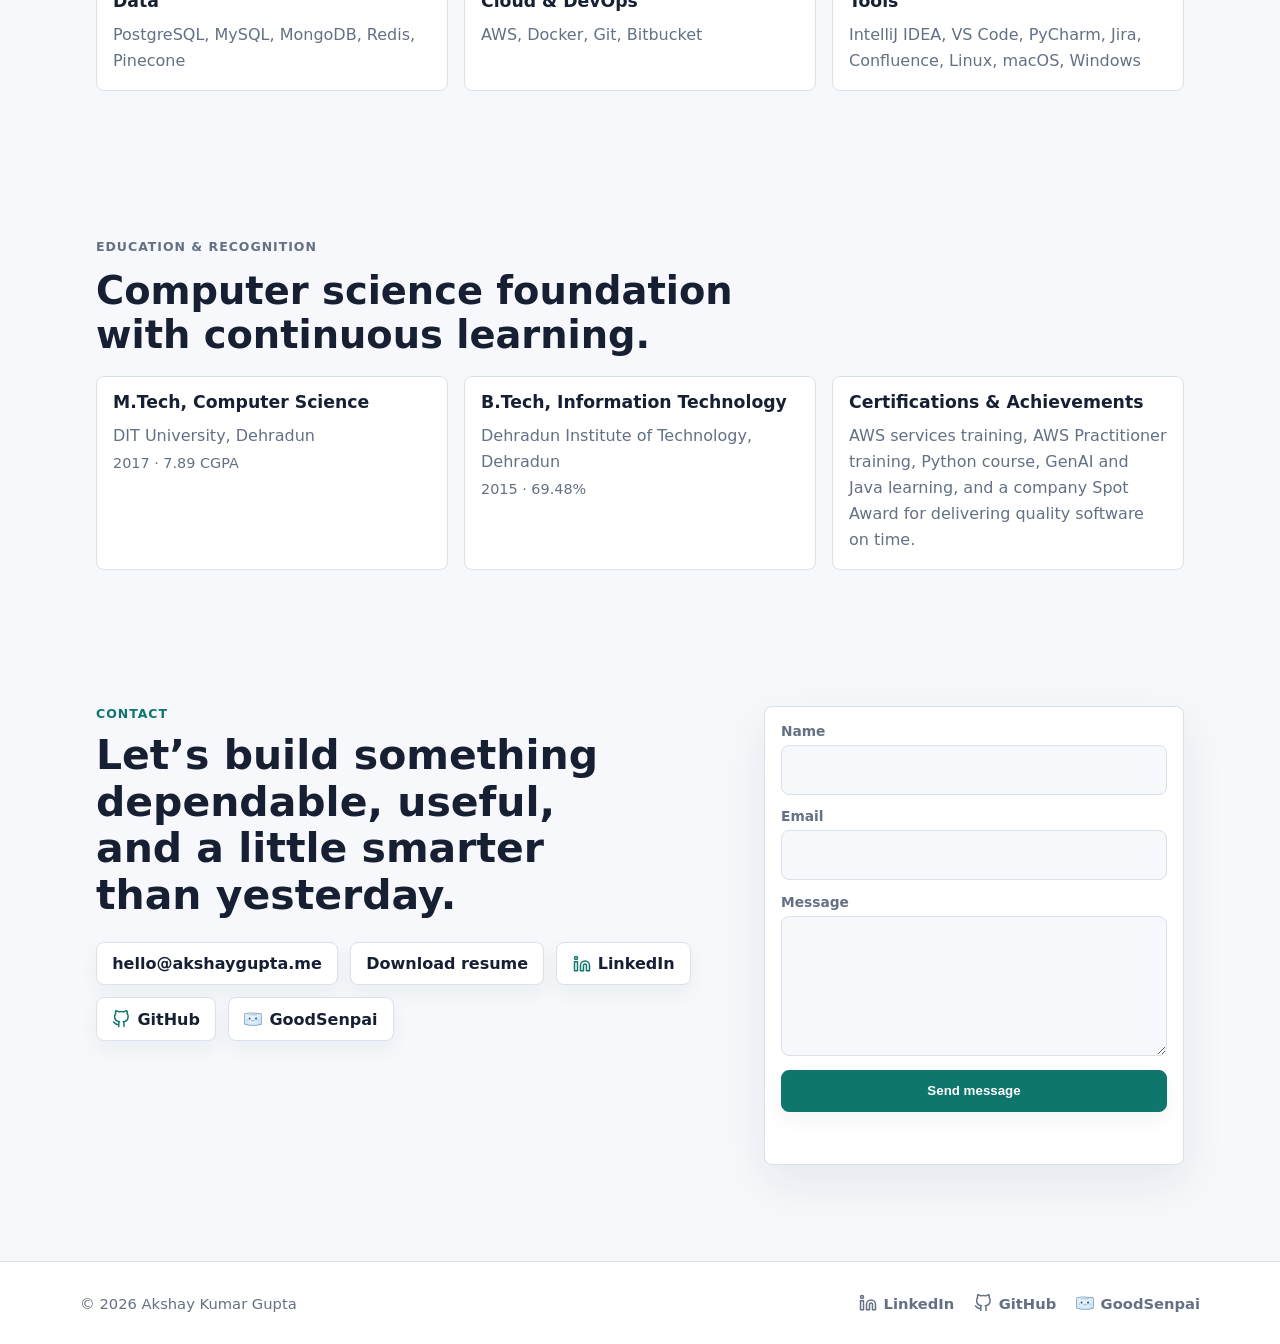
==== commit 2c946f0f: "Update role to Full-Stack Engineer" ====
--- a/index.html
+++ b/index.html
@@ -3,14 +3,14 @@
   <head>
     <meta charset="utf-8">
     <meta name="viewport" content="width=device-width, initial-scale=1">
-    <title>Akshay Kumar Gupta | Backend & AI Platform Engineer</title>
+    <title>Akshay Kumar Gupta | Full-Stack & AI Platform Engineer</title>
     <meta
       name="description"
-      content="Akshay Kumar Gupta is a Software Engineer III with 8+ years of experience building Java, Spring Boot, Open Banking, FDX, Kafka, AWS, and AI-powered engineering platforms."
+      content="Akshay Kumar Gupta is a Software Engineer III with 8+ years of experience building Java, Spring Boot, Open Banking, FDX, Kafka, AWS, full-stack systems, and AI-powered engineering platforms."
     >
     <meta
       name="keywords"
-      content="Akshay Kumar Gupta, Akshay Gupta, Software Engineer III, Backend Engineer, Java, Spring Boot, Open Banking, FDX, Kafka, AWS, PostgreSQL, Microservices, GenAI, AI Agents, MCP, RAG"
+      content="Akshay Kumar Gupta, Akshay Gupta, Software Engineer III, Full-Stack Engineer, Full-Stack Developer, Java, Spring Boot, Open Banking, FDX, Kafka, AWS, PostgreSQL, Microservices, GenAI, AI Agents, MCP, RAG"
     >
     <meta name="author" content="Akshay Kumar Gupta">
     <meta name="robots" content="index, follow">
@@ -26,8 +26,8 @@
     <meta name="msapplication-TileImage" content="android-chrome-192x192.png">
 
     <!-- Open Graph / Social SEO -->
-    <meta property="og:title" content="Akshay Kumar Gupta | Backend & AI Platform Engineer">
-    <meta property="og:description" content="Software Engineer III building enterprise backend systems, FDX Open Banking APIs, Kafka microservices, and AI-powered engineering platforms.">
+    <meta property="og:title" content="Akshay Kumar Gupta | Full-Stack & AI Platform Engineer">
+    <meta property="og:description" content="Software Engineer III building scalable full-stack applications, FDX Open Banking APIs, Kafka microservices, and AI-powered engineering platforms.">
     <meta property="og:type" content="profile">
     <meta property="og:url" content="https://akshaygupta.me/">
     <meta property="og:image" content="https://akshaygupta.me/android-chrome-512x512.png">
@@ -42,8 +42,8 @@
 
     <!-- Twitter Card SEO -->
     <meta name="twitter:card" content="summary_large_image">
-    <meta name="twitter:title" content="Akshay Kumar Gupta | Backend & AI Platform Engineer">
-    <meta name="twitter:description" content="Backend systems, FDX Open Banking, Kafka microservices, AWS, and AI-powered engineering platforms.">
+    <meta name="twitter:title" content="Akshay Kumar Gupta | Full-Stack & AI Platform Engineer">
+    <meta name="twitter:description" content="Full-stack applications, FDX Open Banking, Kafka microservices, AWS, and AI-powered engineering platforms.">
     <meta name="twitter:image" content="https://akshaygupta.me/android-chrome-512x512.png">
     <meta name="twitter:site" content="@akshayx11">
     <meta name="twitter:creator" content="@akshayx11">
@@ -74,7 +74,7 @@
             ],
             "image": "https://akshaygupta.me/android-chrome-512x512.png",
             "email": "hello@akshaygupta.me",
-            "description": "Software Engineer III with 8+ years of experience designing enterprise backend systems, Open Banking platforms, event-driven microservices, and AI-powered engineering platforms.",
+            "description": "Software Engineer III with 8+ years of experience designing scalable full-stack applications, Open Banking platforms, event-driven microservices, and AI-powered engineering platforms.",
             "knowsAbout": [
               "Java",
               "Spring Boot",
@@ -141,9 +141,9 @@
         <div class="hero-grid">
           <div class="hero-copy">
             <p class="eyebrow">Software Engineer III · 8+ years</p>
-            <h1 id="hero-title">Backend engineer building Open Banking and AI engineering platforms.</h1>
+            <h1 id="hero-title">Full-Stack engineer building Open Banking and AI engineering platforms.</h1>
             <p class="hero-summary">
-              I design enterprise backend systems with Java, Spring Boot, PostgreSQL, Kafka, and AWS. Recently, my work has centered on secure FDX-based Open Banking APIs and AI-powered developer platforms that turn scattered engineering knowledge into usable workflows.
+              I design scalable full-stack applications and enterprise backend systems with Java, Spring Boot, PostgreSQL, Kafka, and AWS. Recently, my work has centered on secure FDX-based Open Banking APIs and AI-powered developer platforms that turn scattered engineering knowledge into usable workflows.
             </p>
             <div class="hero-actions" aria-label="Primary actions">
               <a class="button primary" href="mailto:hello@akshaygupta.me">Email me</a>
@@ -168,7 +168,7 @@
               <img src="android-chrome-192x192.png" alt="Akshay Kumar Gupta">
               <div>
                 <strong>Akshay Kumar Gupta</strong>
-                <span>Backend, Open Banking, and AI platform engineering</span>
+                <span>Full-Stack, Open Banking, and AI platform engineering</span>
               </div>
             </div>
             <div class="metric">
@@ -201,7 +201,7 @@
         <div class="focus-item">
           <span>03</span>
           <h2>Team leadership</h2>
-          <p>Backend team leadership, cross-functional delivery, architecture guidance, production support, and developer productivity.</p>
+          <p>Full-stack engineering leadership, cross-functional delivery, architecture guidance, production support, and developer productivity.</p>
         </div>
       </section>
 
@@ -306,7 +306,7 @@
       <section class="section skills-section" id="skills" aria-labelledby="skills-title">
         <div class="section-heading compact">
           <p class="eyebrow">Technical Toolkit</p>
-          <h2 id="skills-title">Backend-first, AI-aware, cloud-ready.</h2>
+          <h2 id="skills-title">Full-stack, AI-aware, cloud-ready.</h2>
         </div>
         <div class="skills-grid">
           <div class="skill-group">
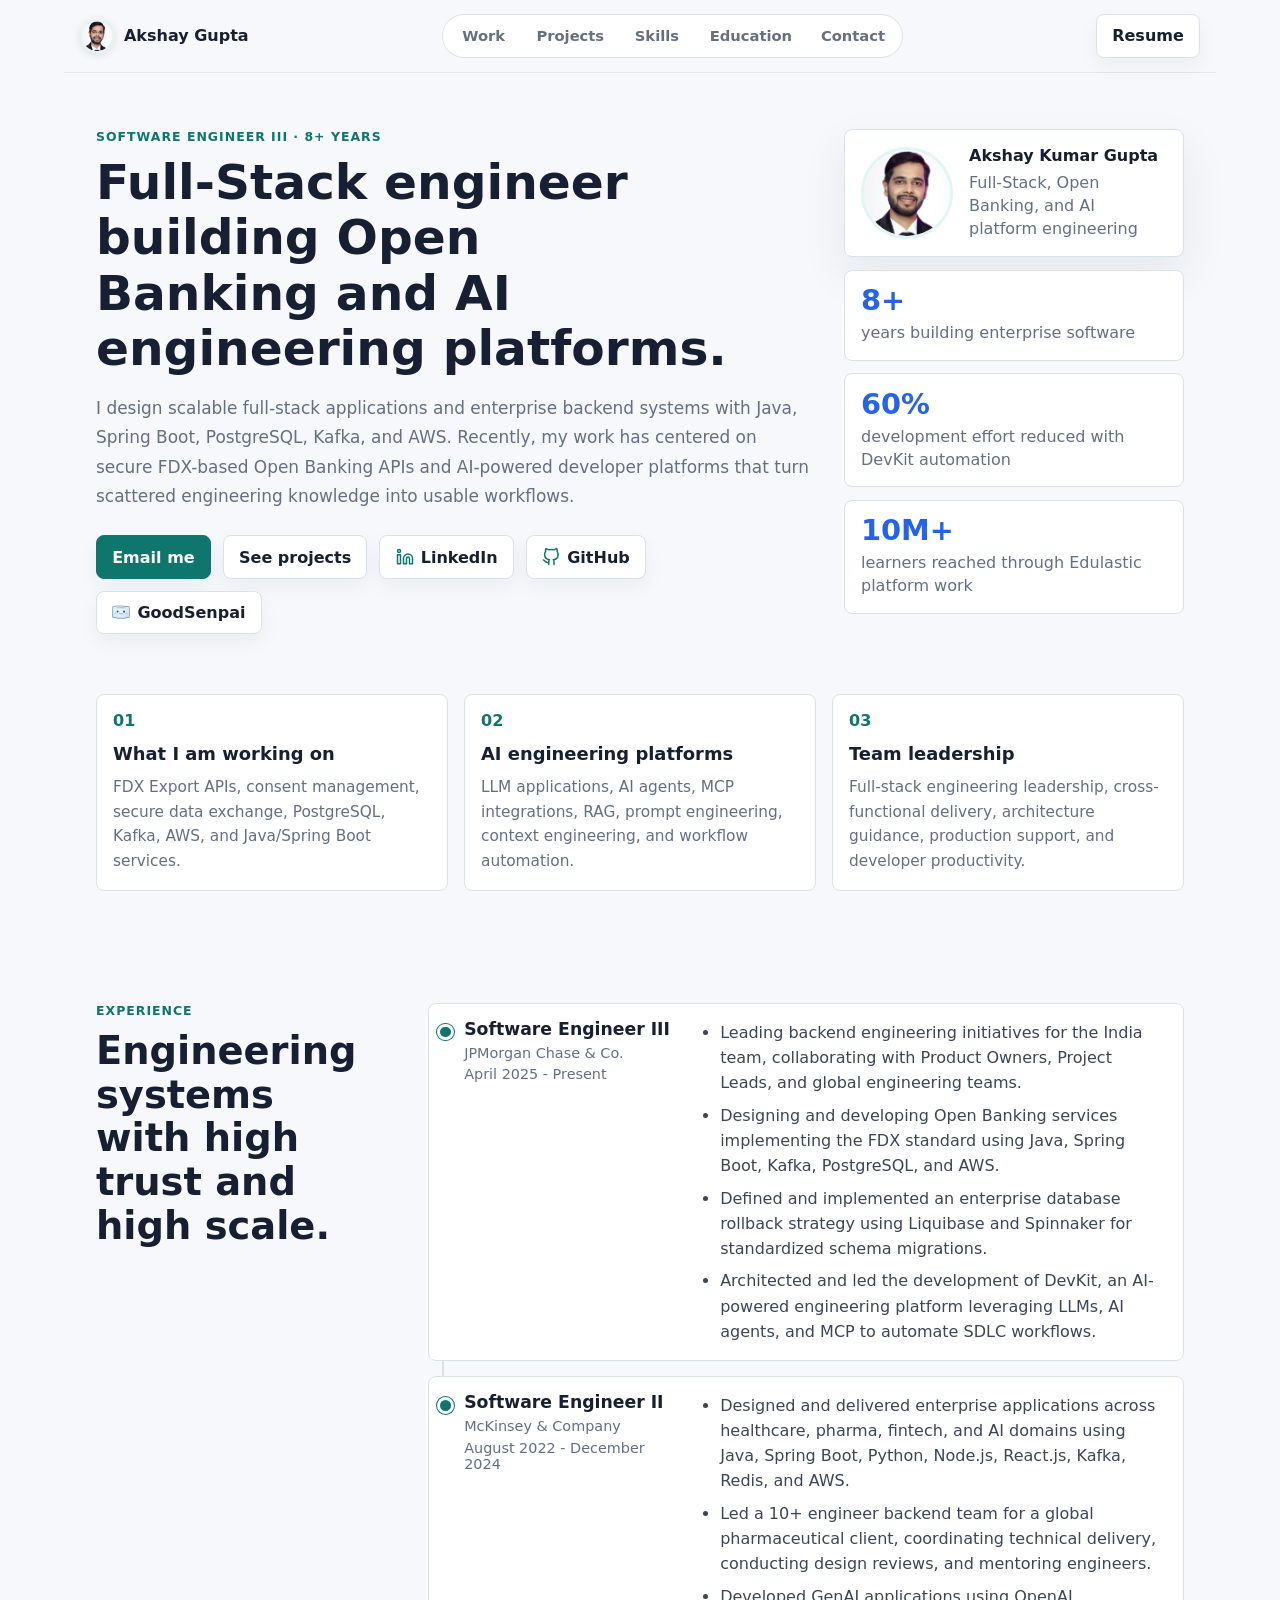
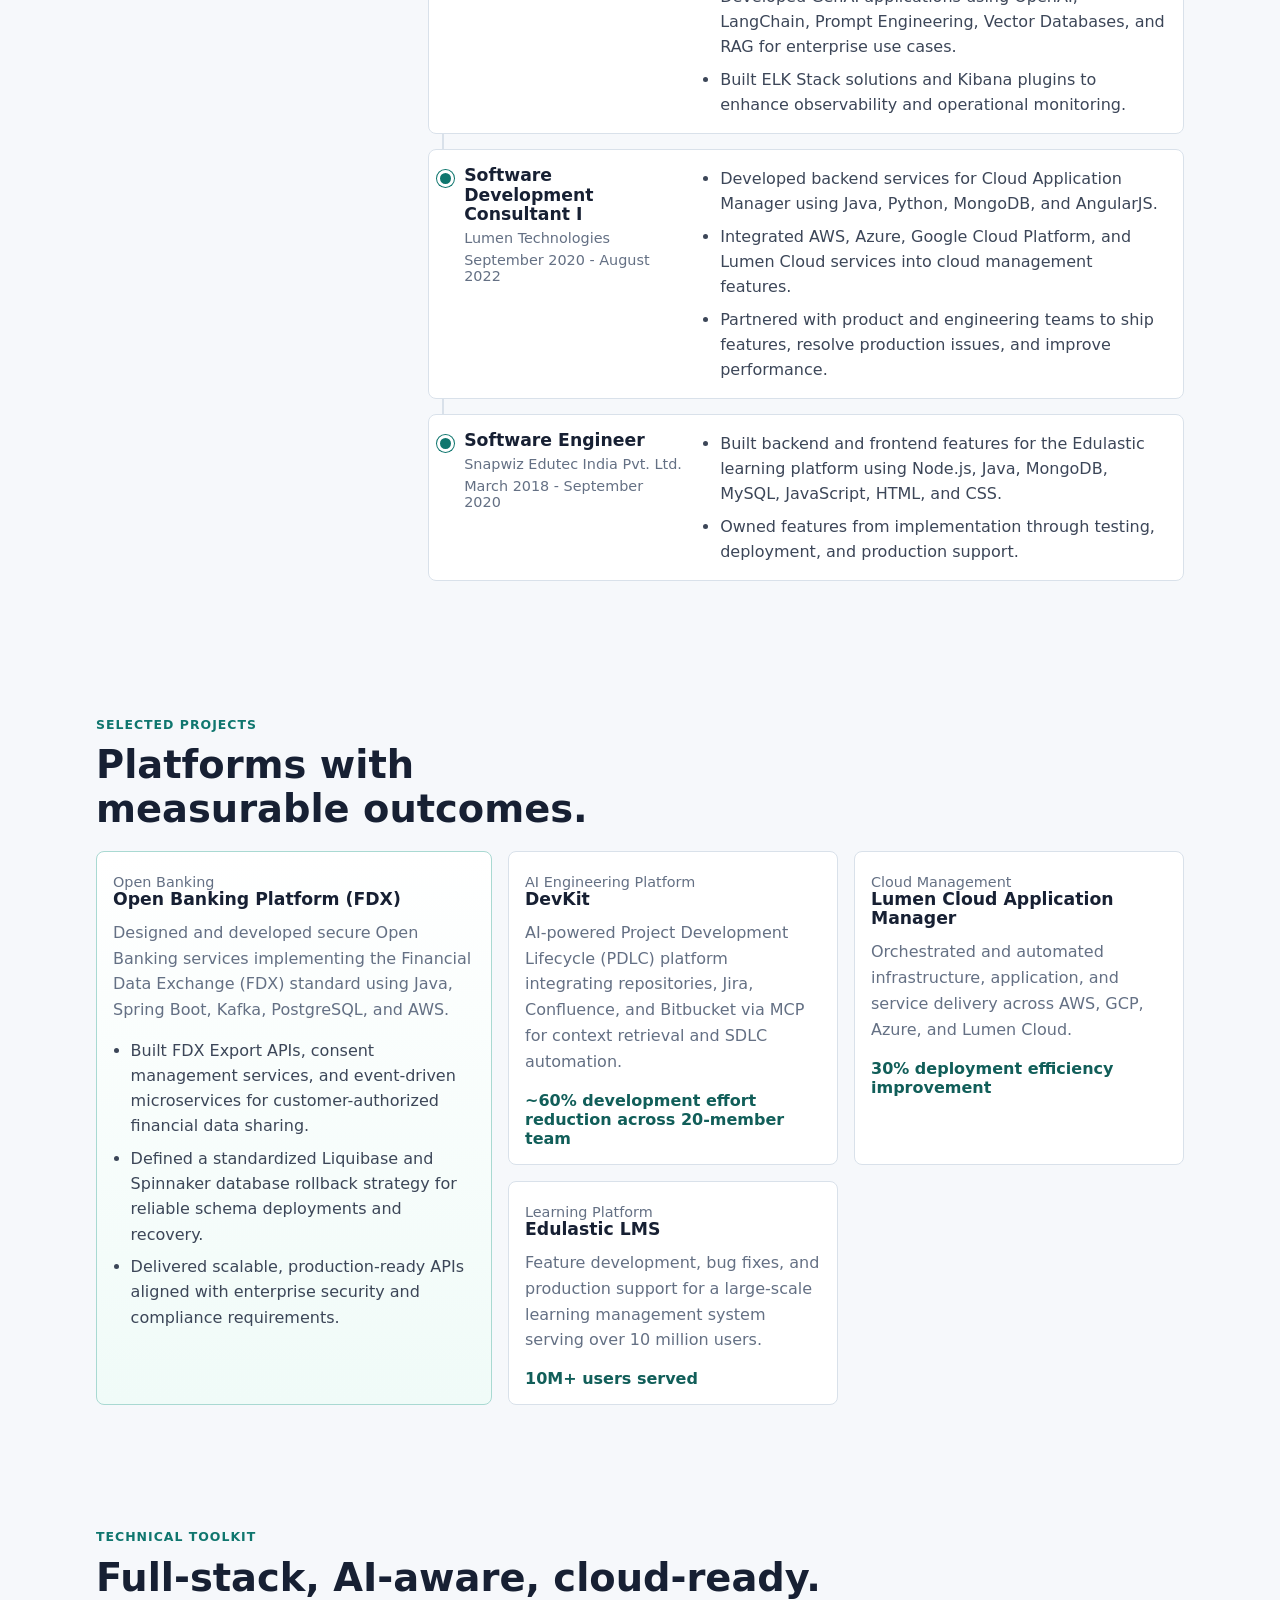
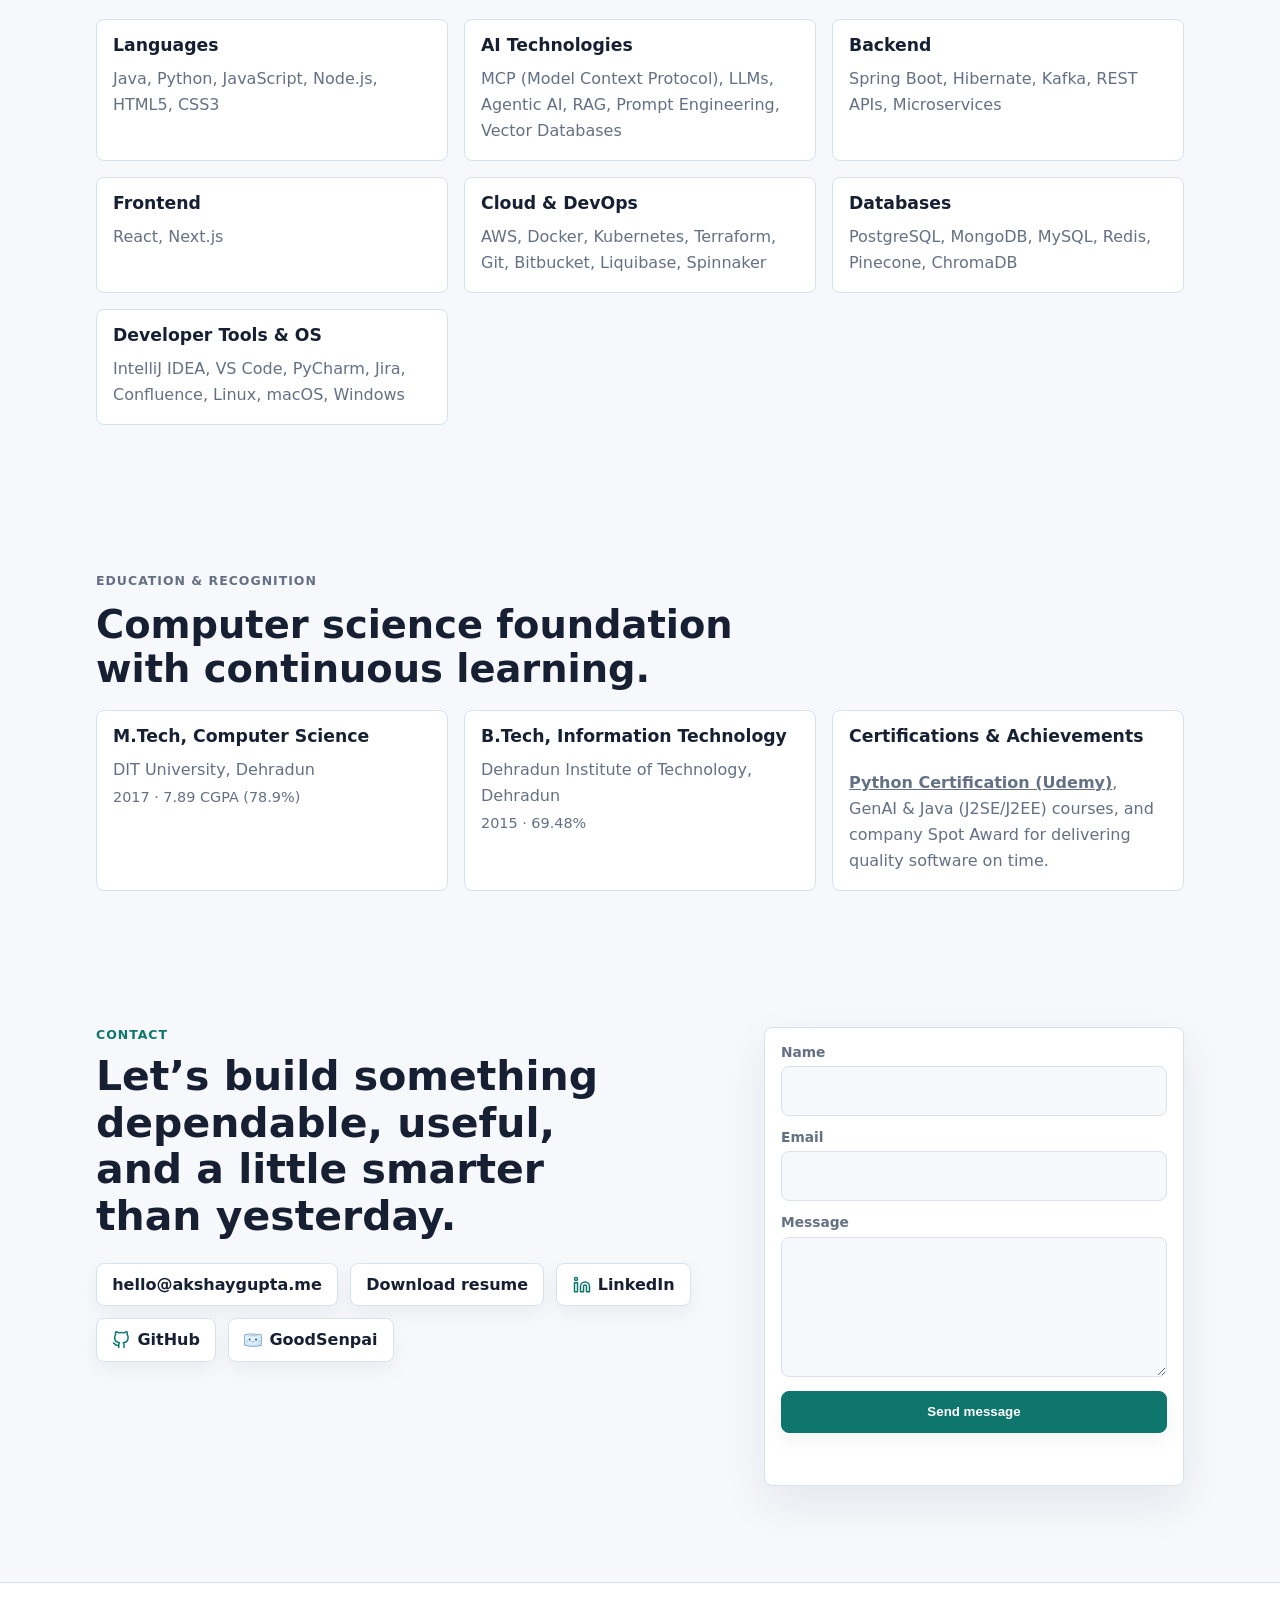
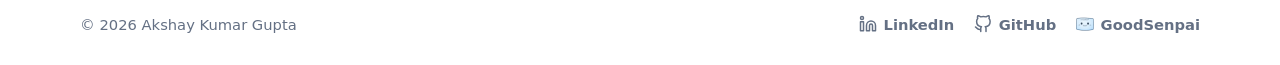
==== commit f33d05d4: "Update web page content to align with latest PDF resume" ====
--- a/index.html
+++ b/index.html
@@ -88,7 +88,13 @@
               "AI Agents",
               "Model Context Protocol",
               "RAG",
-              "LLM Applications"
+              "LLM Applications",
+              "Kubernetes",
+              "Terraform",
+              "ChromaDB",
+              "Liquibase",
+              "Spinnaker",
+              "Distributed Systems"
             ],
             "worksFor": {
               "@type": "Organization",
@@ -218,10 +224,10 @@
               <time>April 2025 - Present</time>
             </div>
             <ul>
-              <li>Leading engineering execution for the India team across product, project, and cross-functional engineering partners.</li>
-              <li>Developing Open Banking backend services with Java, Spring Boot, PostgreSQL, Kafka, and AWS.</li>
-              <li>Designing FDX Export APIs, consent services, and event-driven microservices for secure data exchange.</li>
-              <li>Built DevKit, an internal AI-powered PDLC platform using LLMs, AI agents, and MCP integrations.</li>
+              <li>Leading backend engineering initiatives for the India team, collaborating with Product Owners, Project Leads, and global engineering teams.</li>
+              <li>Designing and developing Open Banking services implementing the FDX standard using Java, Spring Boot, Kafka, PostgreSQL, and AWS.</li>
+              <li>Defined and implemented an enterprise database rollback strategy using Liquibase and Spinnaker for standardized schema migrations.</li>
+              <li>Architected and led the development of DevKit, an AI-powered engineering platform leveraging LLMs, AI agents, and MCP to automate SDLC workflows.</li>
             </ul>
           </article>
 
@@ -232,10 +238,10 @@
               <time>August 2022 - December 2024</time>
             </div>
             <ul>
-              <li>Built enterprise applications across healthcare, pharma, fintech, and AI domains.</li>
-              <li>Led a 10+ member backend team for a global pharmaceutical client.</li>
-              <li>Delivered GenAI applications using OpenAI, LangChain, RAG, vector databases, and prompt engineering.</li>
-              <li>Built ELK Stack solutions and Kibana plugins for observability and operations.</li>
+              <li>Designed and delivered enterprise applications across healthcare, pharma, fintech, and AI domains using Java, Spring Boot, Python, Node.js, React.js, Kafka, Redis, and AWS.</li>
+              <li>Led a 10+ engineer backend team for a global pharmaceutical client, coordinating technical delivery, conducting design reviews, and mentoring engineers.</li>
+              <li>Developed GenAI applications using OpenAI, LangChain, Prompt Engineering, Vector Databases, and RAG for enterprise use cases.</li>
+              <li>Built ELK Stack solutions and Kibana plugins to enhance observability and operational monitoring.</li>
             </ul>
           </article>
 
@@ -275,29 +281,29 @@
           <article class="project-card featured">
             <p class="project-kicker">Open Banking</p>
             <h3>Open Banking Platform (FDX)</h3>
-            <p>Developed backend services for JPMorgan Chase's Open Banking platform using Java, Spring Boot, PostgreSQL, and AWS.</p>
+            <p>Designed and developed secure Open Banking services implementing the Financial Data Exchange (FDX) standard using Java, Spring Boot, Kafka, PostgreSQL, and AWS.</p>
             <ul>
-              <li>Implemented FDX Export APIs, consent management, and secure REST APIs for customer-authorized financial data sharing.</li>
-              <li>Built scalable microservices and collaborated on Kafka-based event-driven workflows.</li>
-              <li>Supported enterprise Open Banking services in compliance with the FDX standard.</li>
+              <li>Built FDX Export APIs, consent management services, and event-driven microservices for customer-authorized financial data sharing.</li>
+              <li>Defined a standardized Liquibase and Spinnaker database rollback strategy for reliable schema deployments and recovery.</li>
+              <li>Delivered scalable, production-ready APIs aligned with enterprise security and compliance requirements.</li>
             </ul>
           </article>
           <article class="project-card">
             <p class="project-kicker">AI Engineering Platform</p>
             <h3>DevKit</h3>
-            <p>Internal AI-powered Project Development Lifecycle platform that automates knowledge retrieval and engineering workflows.</p>
-            <strong>~60% development effort reduction</strong>
+            <p>AI-powered Project Development Lifecycle (PDLC) platform integrating repositories, Jira, Confluence, and Bitbucket via MCP for context retrieval and SDLC automation.</p>
+            <strong>~60% development effort reduction across 20-member team</strong>
           </article>
           <article class="project-card">
             <p class="project-kicker">Cloud Management</p>
             <h3>Lumen Cloud Application Manager</h3>
-            <p>Automation platform for infrastructure, application, and service delivery across AWS, GCP, Azure, and Lumen Cloud.</p>
+            <p>Orchestrated and automated infrastructure, application, and service delivery across AWS, GCP, Azure, and Lumen Cloud.</p>
             <strong>30% deployment efficiency improvement</strong>
           </article>
           <article class="project-card">
             <p class="project-kicker">Learning Platform</p>
             <h3>Edulastic LMS</h3>
-            <p>Feature development and production support for a large-scale learning management system using Node.js, MongoDB, Firebase, and JavaScript.</p>
+            <p>Feature development, bug fixes, and production support for a large-scale learning management system serving over 10 million users.</p>
             <strong>10M+ users served</strong>
           </article>
         </div>
@@ -311,26 +317,30 @@
         <div class="skills-grid">
           <div class="skill-group">
             <h3>Languages</h3>
-            <p>Java, Python, JavaScript, Node.js, SQL, HTML5, CSS, Tailwind CSS</p>
-          </div>
-          <div class="skill-group">
-            <h3>AI & GenAI</h3>
-            <p>LLM applications, AI agents, MCP, prompt engineering, RAG, vector databases, GitHub Copilot</p>
+            <p>Java, Python, JavaScript, Node.js, HTML5, CSS3</p>
+          </div>
+          <div class="skill-group">
+            <h3>AI Technologies</h3>
+            <p>MCP (Model Context Protocol), LLMs, Agentic AI, RAG, Prompt Engineering, Vector Databases</p>
           </div>
           <div class="skill-group">
             <h3>Backend</h3>
-            <p>Spring Boot, Hibernate, Express.js, Next.js, React.js, Maven, Kafka, REST APIs, microservices</p>
-          </div>
-          <div class="skill-group">
-            <h3>Data</h3>
-            <p>PostgreSQL, MySQL, MongoDB, Redis, Pinecone</p>
+            <p>Spring Boot, Hibernate, Kafka, REST APIs, Microservices</p>
+          </div>
+          <div class="skill-group">
+            <h3>Frontend</h3>
+            <p>React, Next.js</p>
           </div>
           <div class="skill-group">
             <h3>Cloud & DevOps</h3>
-            <p>AWS, Docker, Git, Bitbucket</p>
-          </div>
-          <div class="skill-group">
-            <h3>Tools</h3>
+            <p>AWS, Docker, Kubernetes, Terraform, Git, Bitbucket, Liquibase, Spinnaker</p>
+          </div>
+          <div class="skill-group">
+            <h3>Databases</h3>
+            <p>PostgreSQL, MongoDB, MySQL, Redis, Pinecone, ChromaDB</p>
+          </div>
+          <div class="skill-group">
+            <h3>Developer Tools & OS</h3>
             <p>IntelliJ IDEA, VS Code, PyCharm, Jira, Confluence, Linux, macOS, Windows</p>
           </div>
         </div>
@@ -345,7 +355,7 @@
           <article>
             <h3>M.Tech, Computer Science</h3>
             <p>DIT University, Dehradun</p>
-            <span>2017 · 7.89 CGPA</span>
+            <span>2017 · 7.89 CGPA (78.9%)</span>
           </article>
           <article>
             <h3>B.Tech, Information Technology</h3>
@@ -354,7 +364,7 @@
           </article>
           <article>
             <h3>Certifications & Achievements</h3>
-            <p>AWS services training, AWS Practitioner training, Python course, GenAI and Java learning, and a company Spot Award for delivering quality software on time.</p>
+            <p><a href="https://www.udemy.com/certificate/UC-9f537a83-40f4-48d7-8902-1953de99b2de/" target="_blank" rel="noopener noreferrer" style="color: inherit; text-decoration: underline;">Python Certification (Udemy)</a>, GenAI & Java (J2SE/J2EE) courses, and company Spot Award for delivering quality software on time.</p>
           </article>
         </div>
       </section>
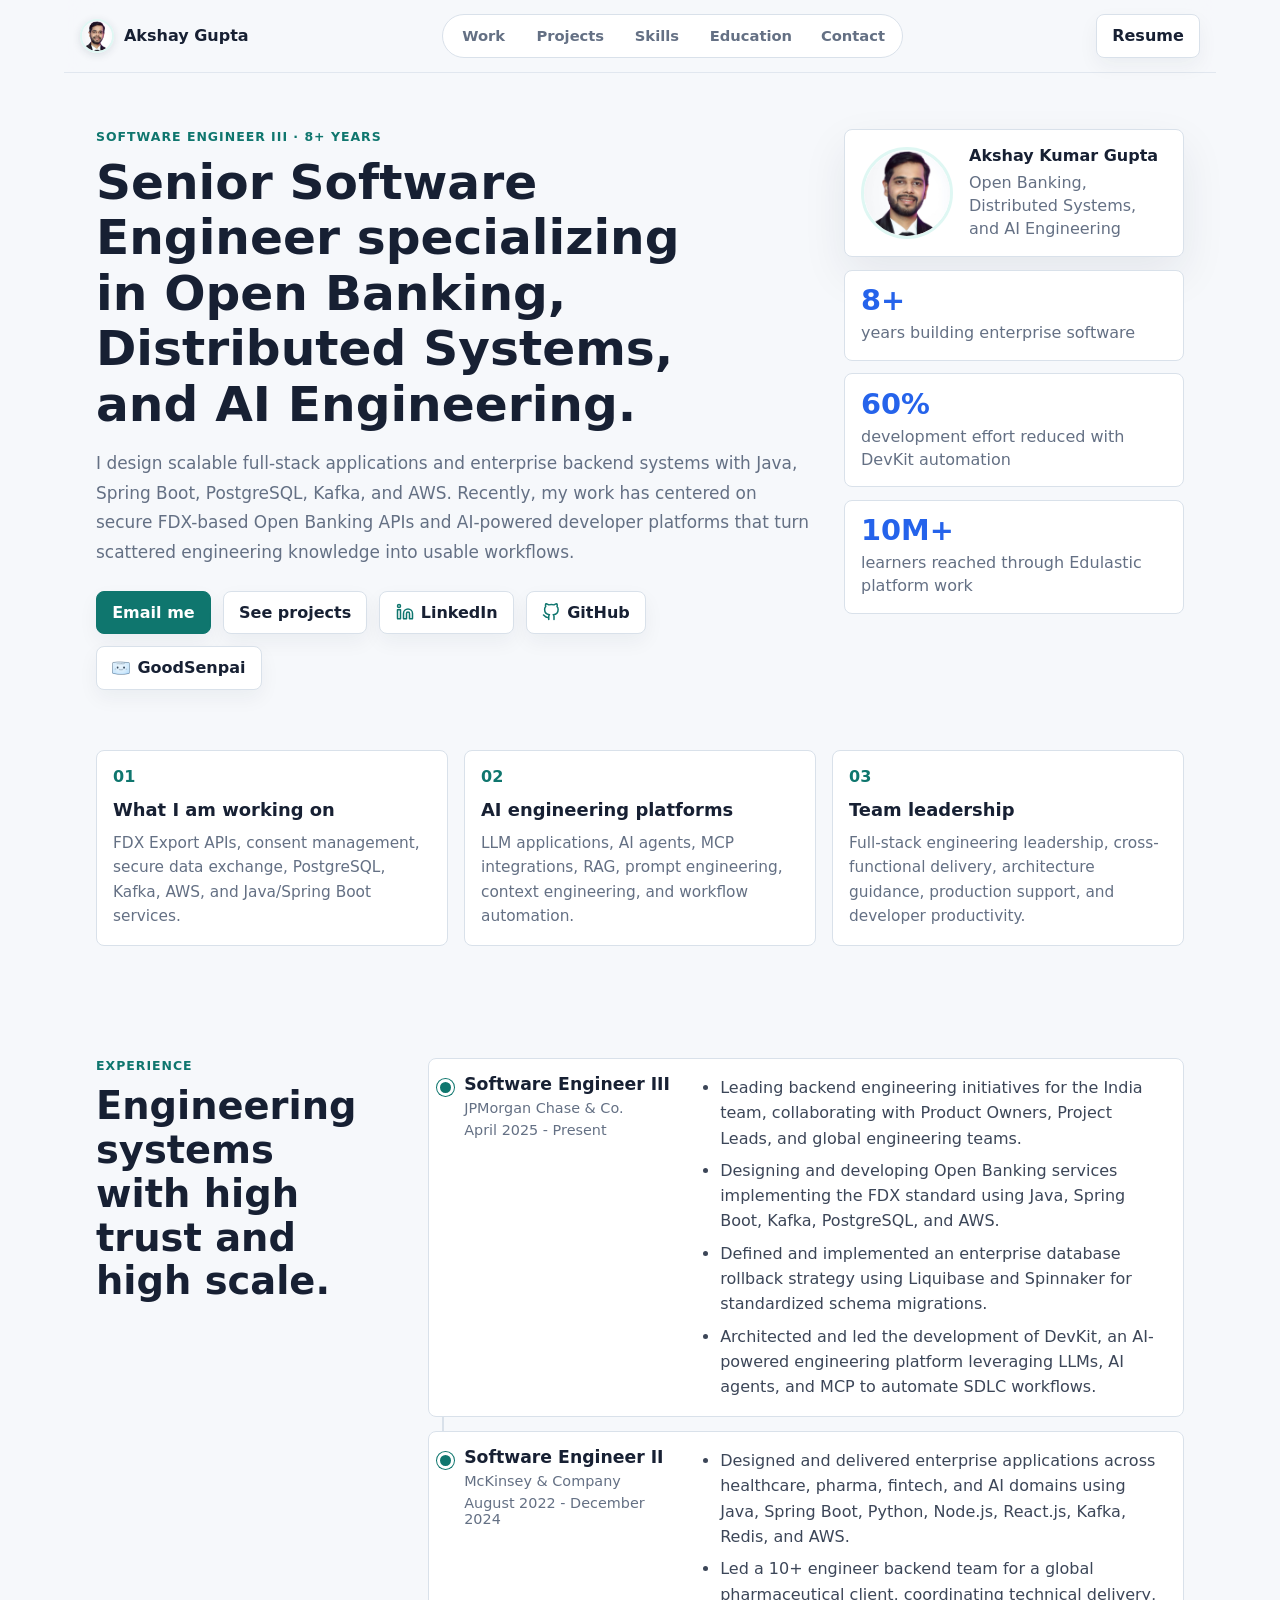
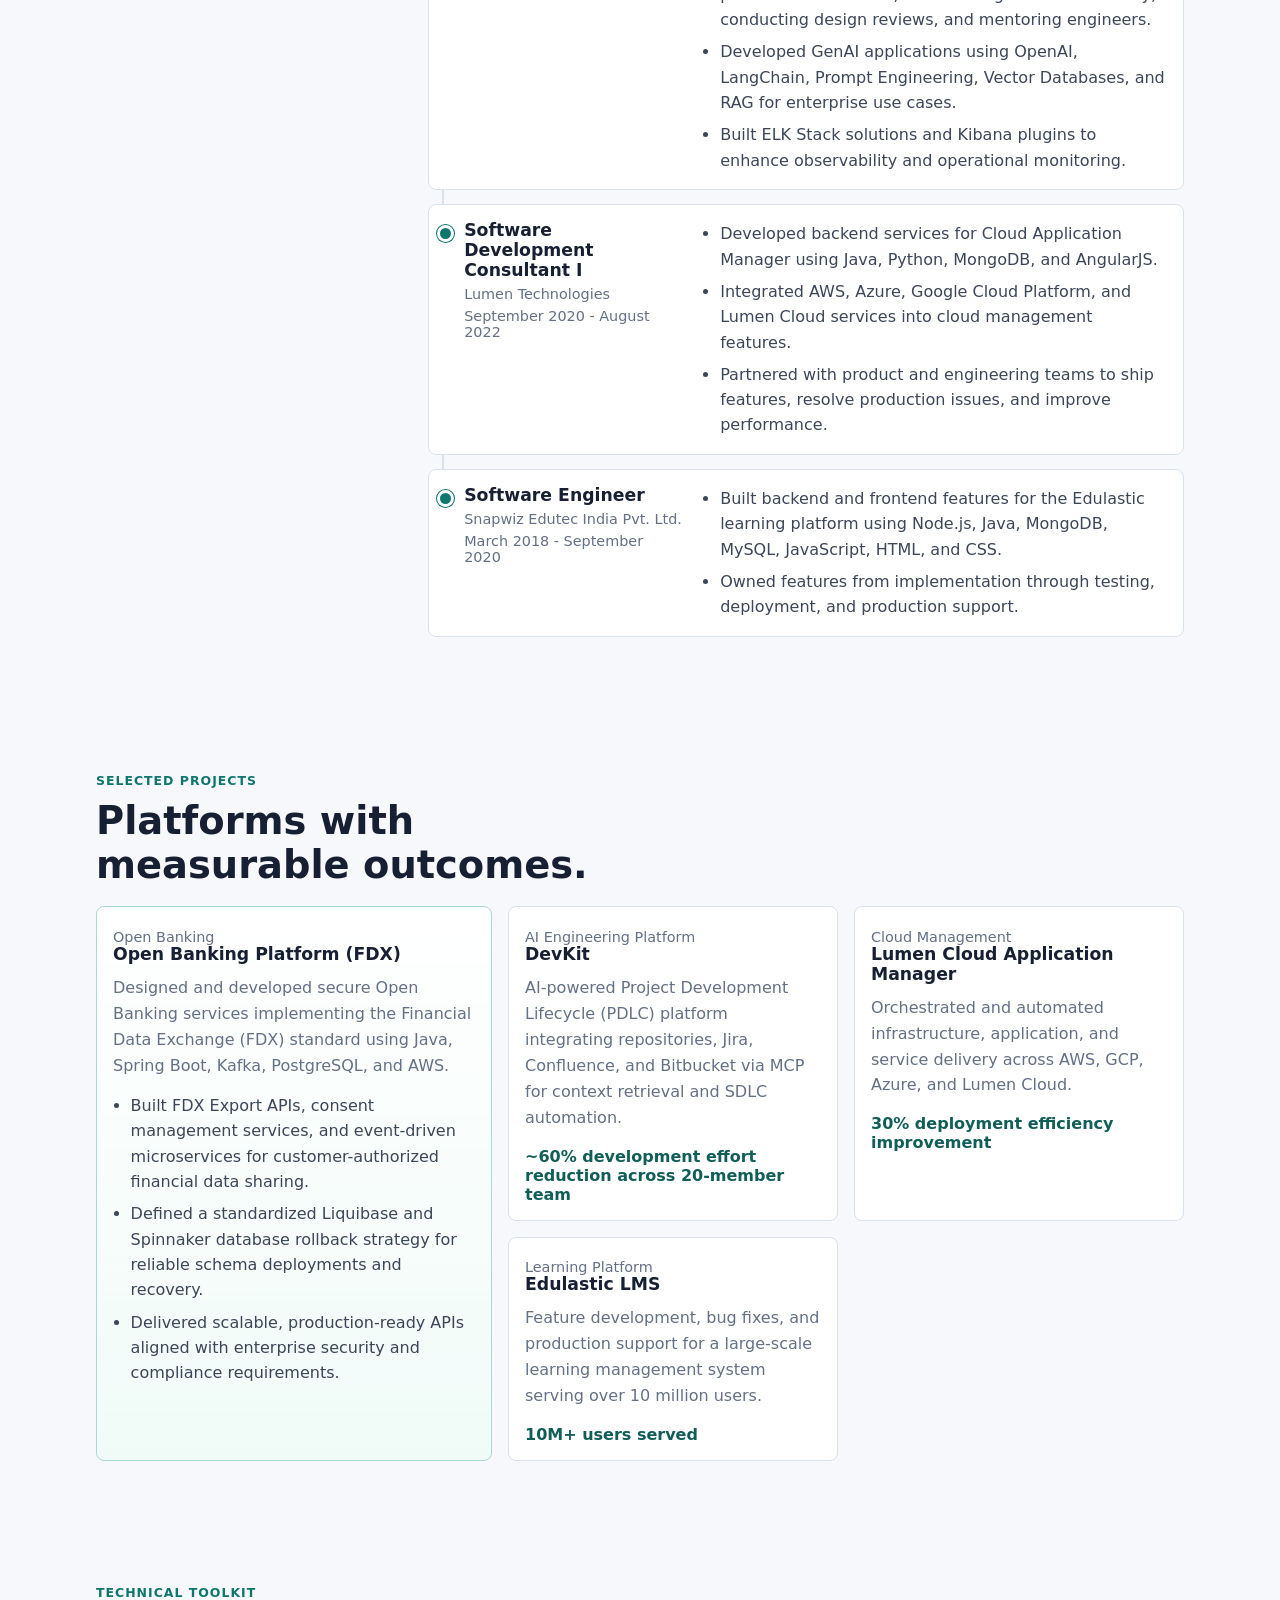
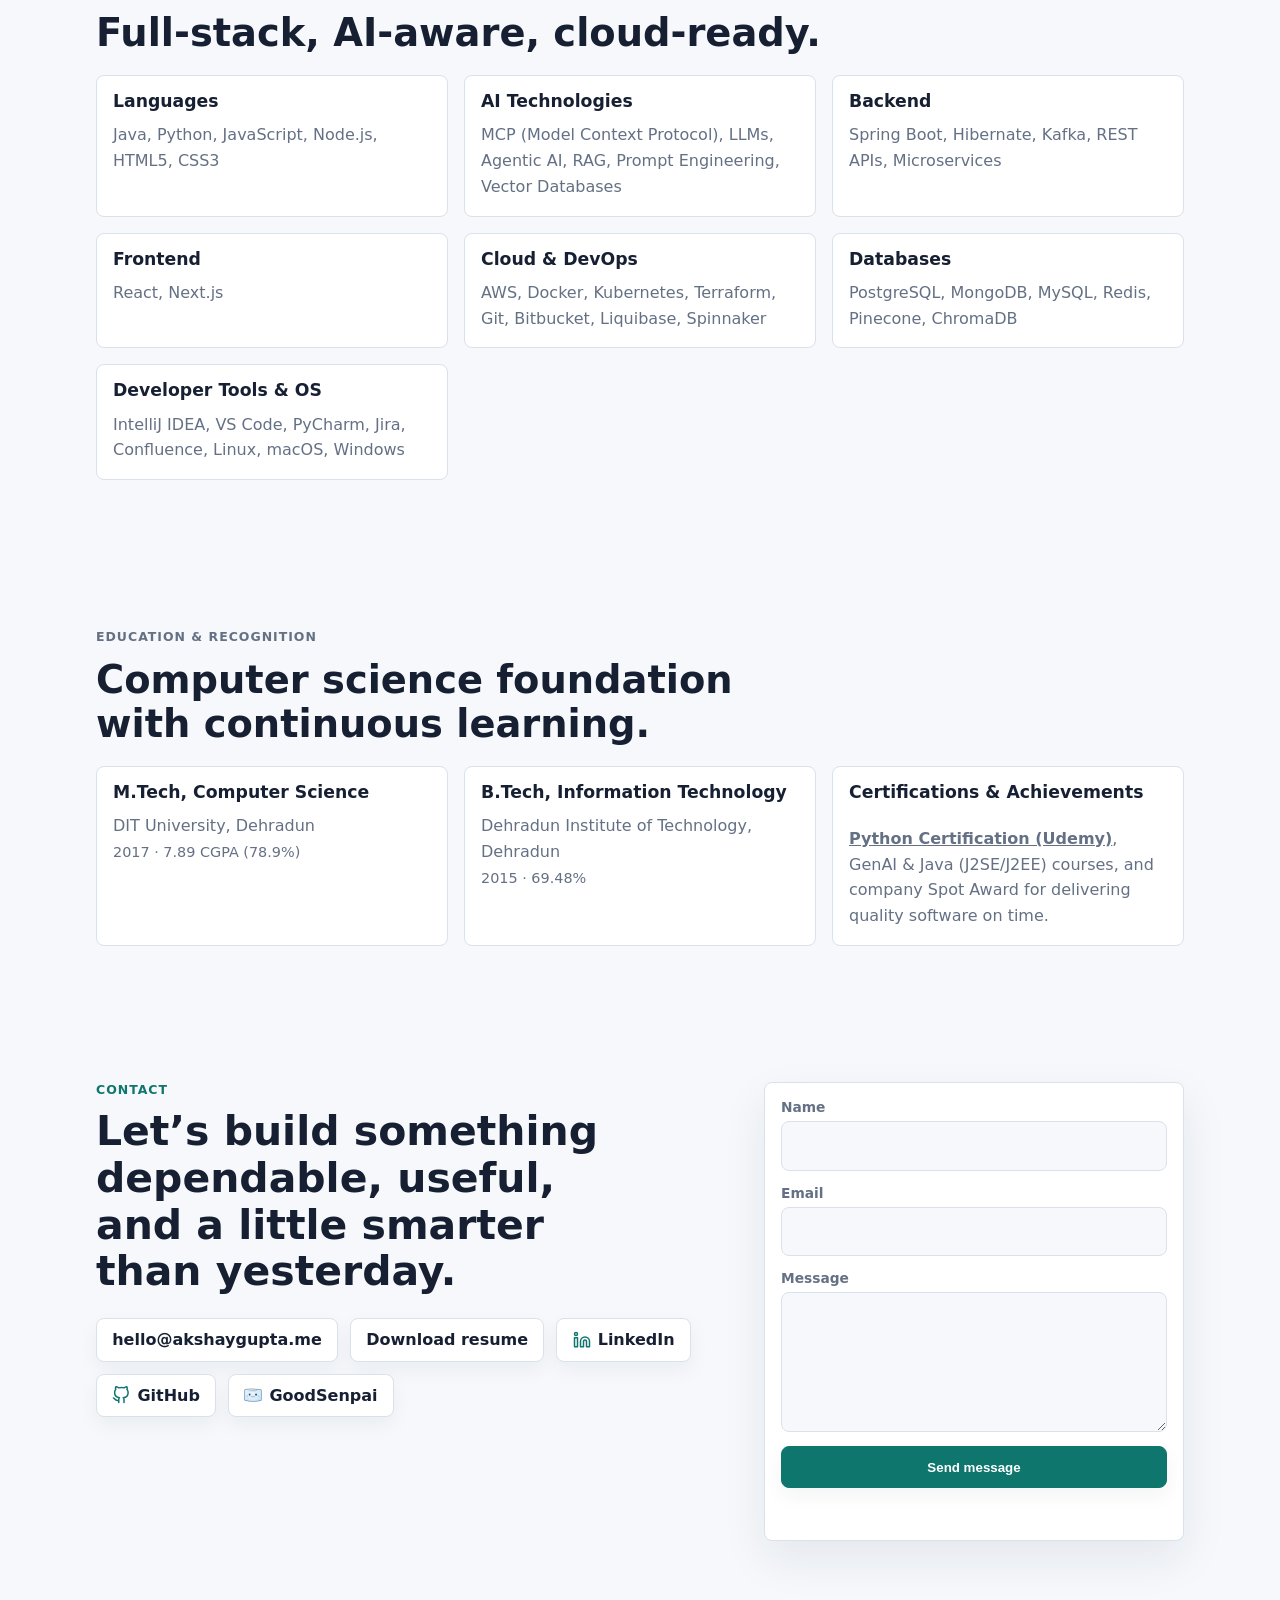
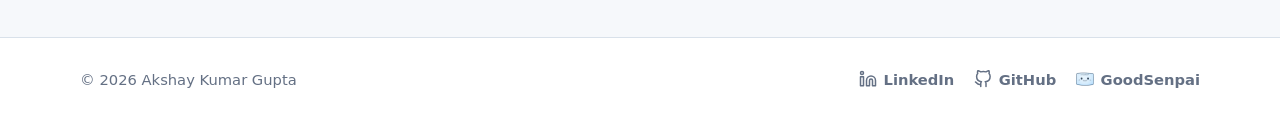
==== commit 9ec6ba2a: "Update headline and titles to Senior Software Engineer specializing in Open Banking, Distributed Sys" ====
--- a/index.html
+++ b/index.html
@@ -3,7 +3,7 @@
   <head>
     <meta charset="utf-8">
     <meta name="viewport" content="width=device-width, initial-scale=1">
-    <title>Akshay Kumar Gupta | Full-Stack & AI Platform Engineer</title>
+    <title>Akshay Kumar Gupta | Senior Software Engineer</title>
     <meta
       name="description"
       content="Akshay Kumar Gupta is a Software Engineer III with 8+ years of experience building Java, Spring Boot, Open Banking, FDX, Kafka, AWS, full-stack systems, and AI-powered engineering platforms."
@@ -26,7 +26,7 @@
     <meta name="msapplication-TileImage" content="android-chrome-192x192.png">
 
     <!-- Open Graph / Social SEO -->
-    <meta property="og:title" content="Akshay Kumar Gupta | Full-Stack & AI Platform Engineer">
+    <meta property="og:title" content="Akshay Kumar Gupta | Senior Software Engineer">
     <meta property="og:description" content="Software Engineer III building scalable full-stack applications, FDX Open Banking APIs, Kafka microservices, and AI-powered engineering platforms.">
     <meta property="og:type" content="profile">
     <meta property="og:url" content="https://akshaygupta.me/">
@@ -42,7 +42,7 @@
 
     <!-- Twitter Card SEO -->
     <meta name="twitter:card" content="summary_large_image">
-    <meta name="twitter:title" content="Akshay Kumar Gupta | Full-Stack & AI Platform Engineer">
+    <meta name="twitter:title" content="Akshay Kumar Gupta | Senior Software Engineer">
     <meta name="twitter:description" content="Full-stack applications, FDX Open Banking, Kafka microservices, AWS, and AI-powered engineering platforms.">
     <meta name="twitter:image" content="https://akshaygupta.me/android-chrome-512x512.png">
     <meta name="twitter:site" content="@akshayx11">
@@ -147,7 +147,7 @@
         <div class="hero-grid">
           <div class="hero-copy">
             <p class="eyebrow">Software Engineer III · 8+ years</p>
-            <h1 id="hero-title">Full-Stack engineer building Open Banking and AI engineering platforms.</h1>
+            <h1 id="hero-title">Senior Software Engineer specializing in Open Banking, Distributed Systems, and AI Engineering.</h1>
             <p class="hero-summary">
               I design scalable full-stack applications and enterprise backend systems with Java, Spring Boot, PostgreSQL, Kafka, and AWS. Recently, my work has centered on secure FDX-based Open Banking APIs and AI-powered developer platforms that turn scattered engineering knowledge into usable workflows.
             </p>
@@ -174,7 +174,7 @@
               <img src="android-chrome-192x192.png" alt="Akshay Kumar Gupta">
               <div>
                 <strong>Akshay Kumar Gupta</strong>
-                <span>Full-Stack, Open Banking, and AI platform engineering</span>
+                <span>Open Banking, Distributed Systems, and AI Engineering</span>
               </div>
             </div>
             <div class="metric">
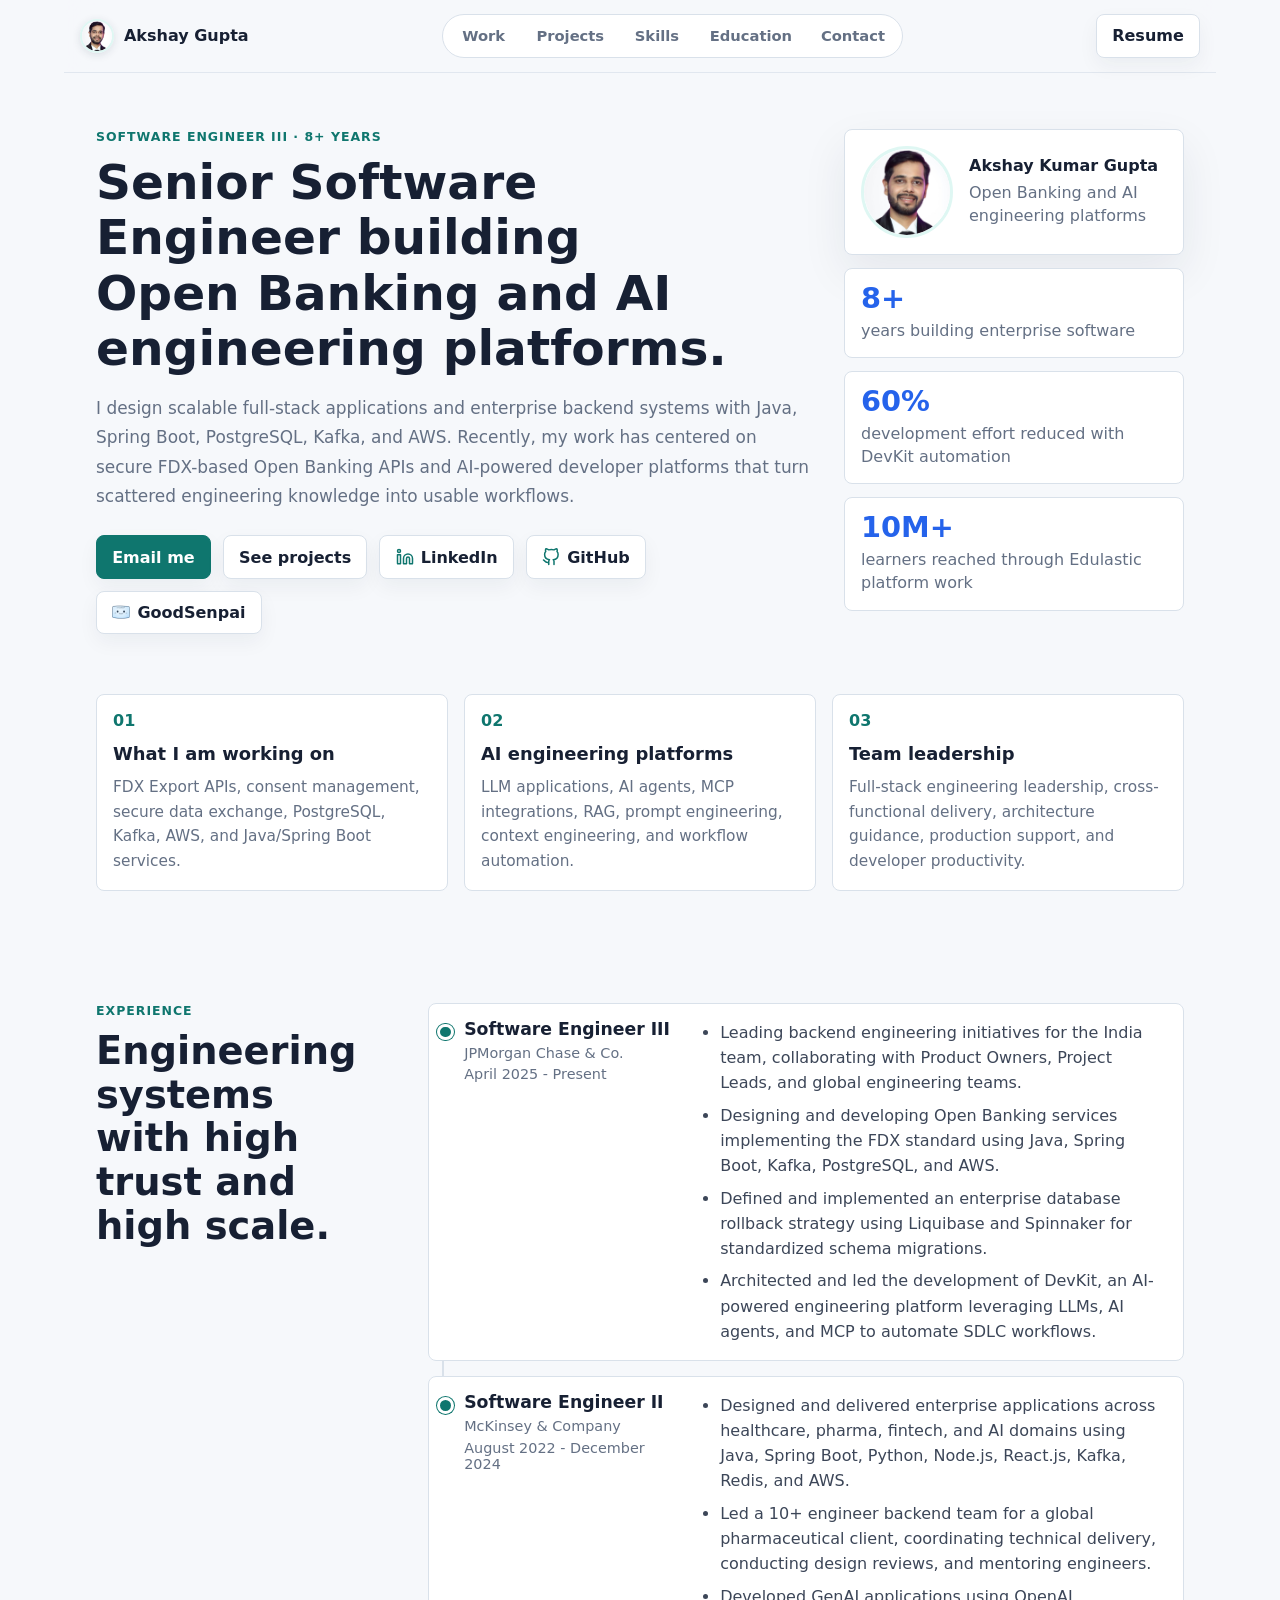
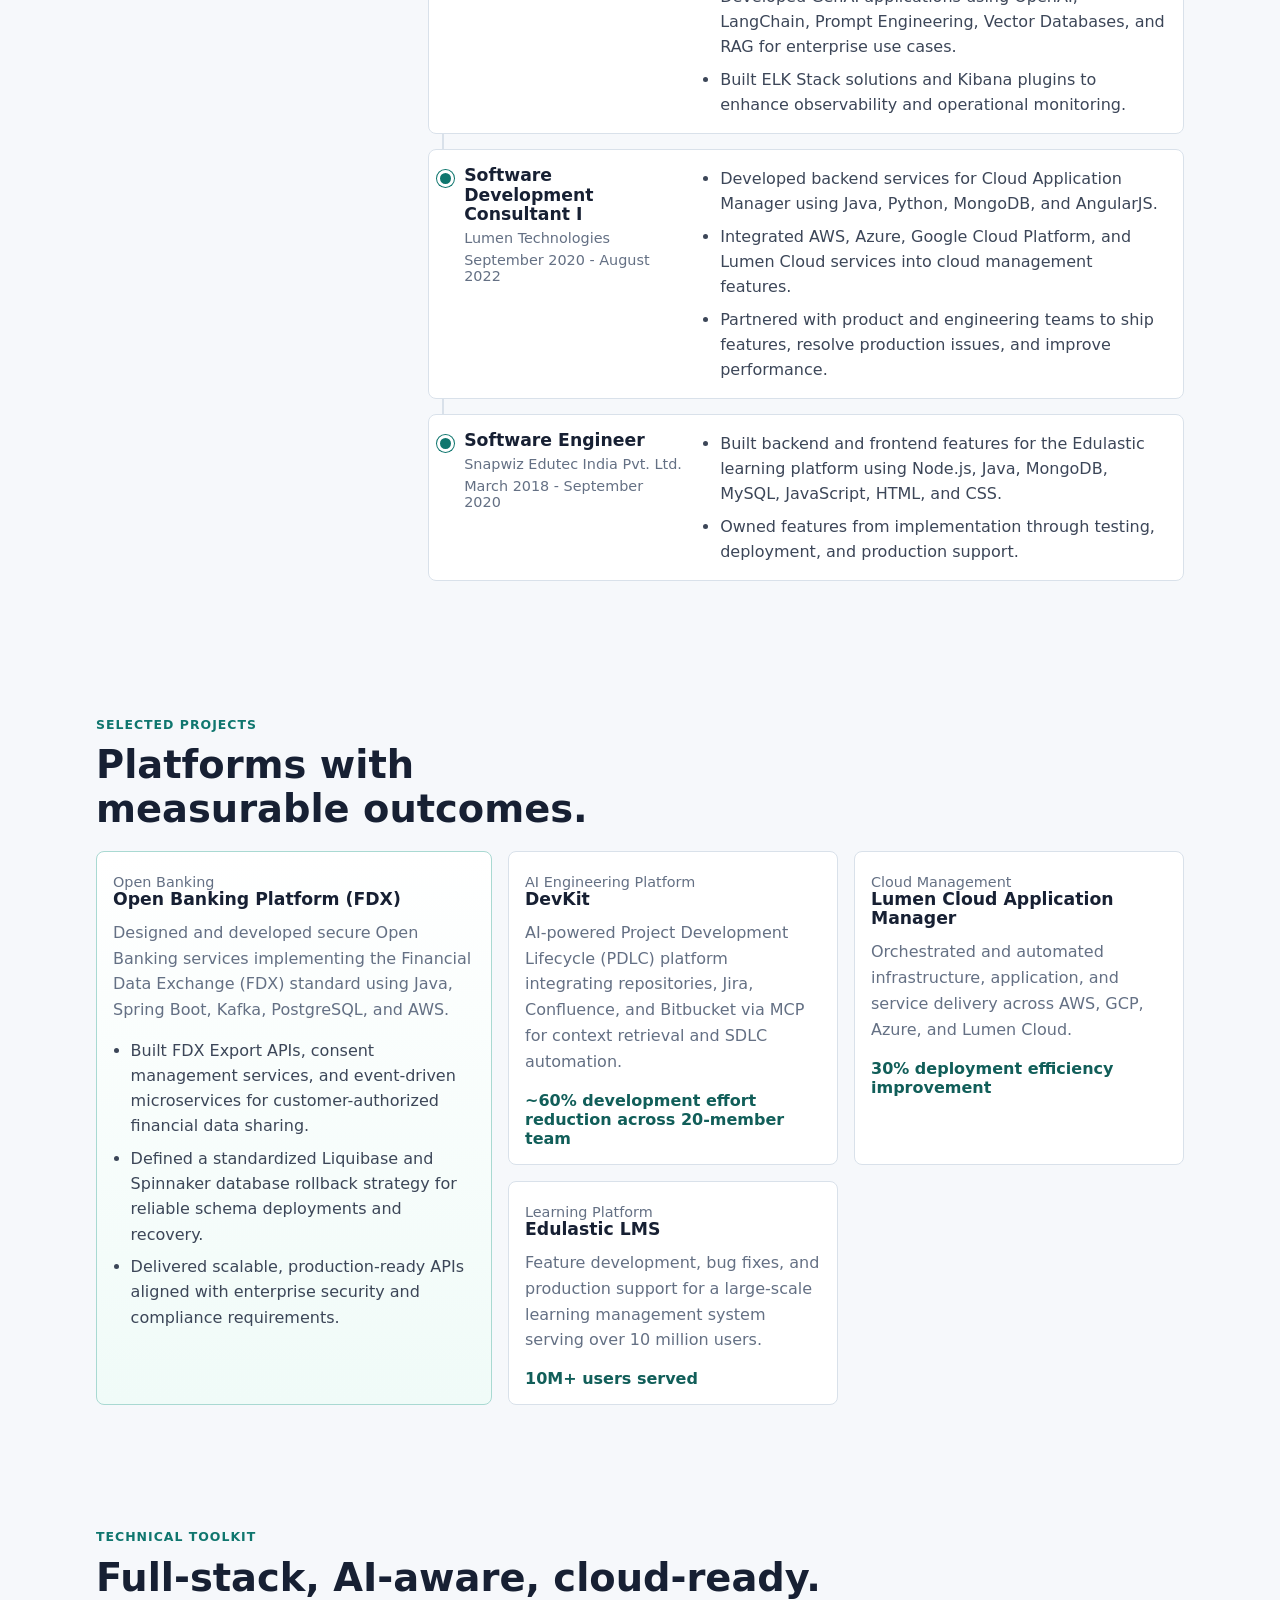
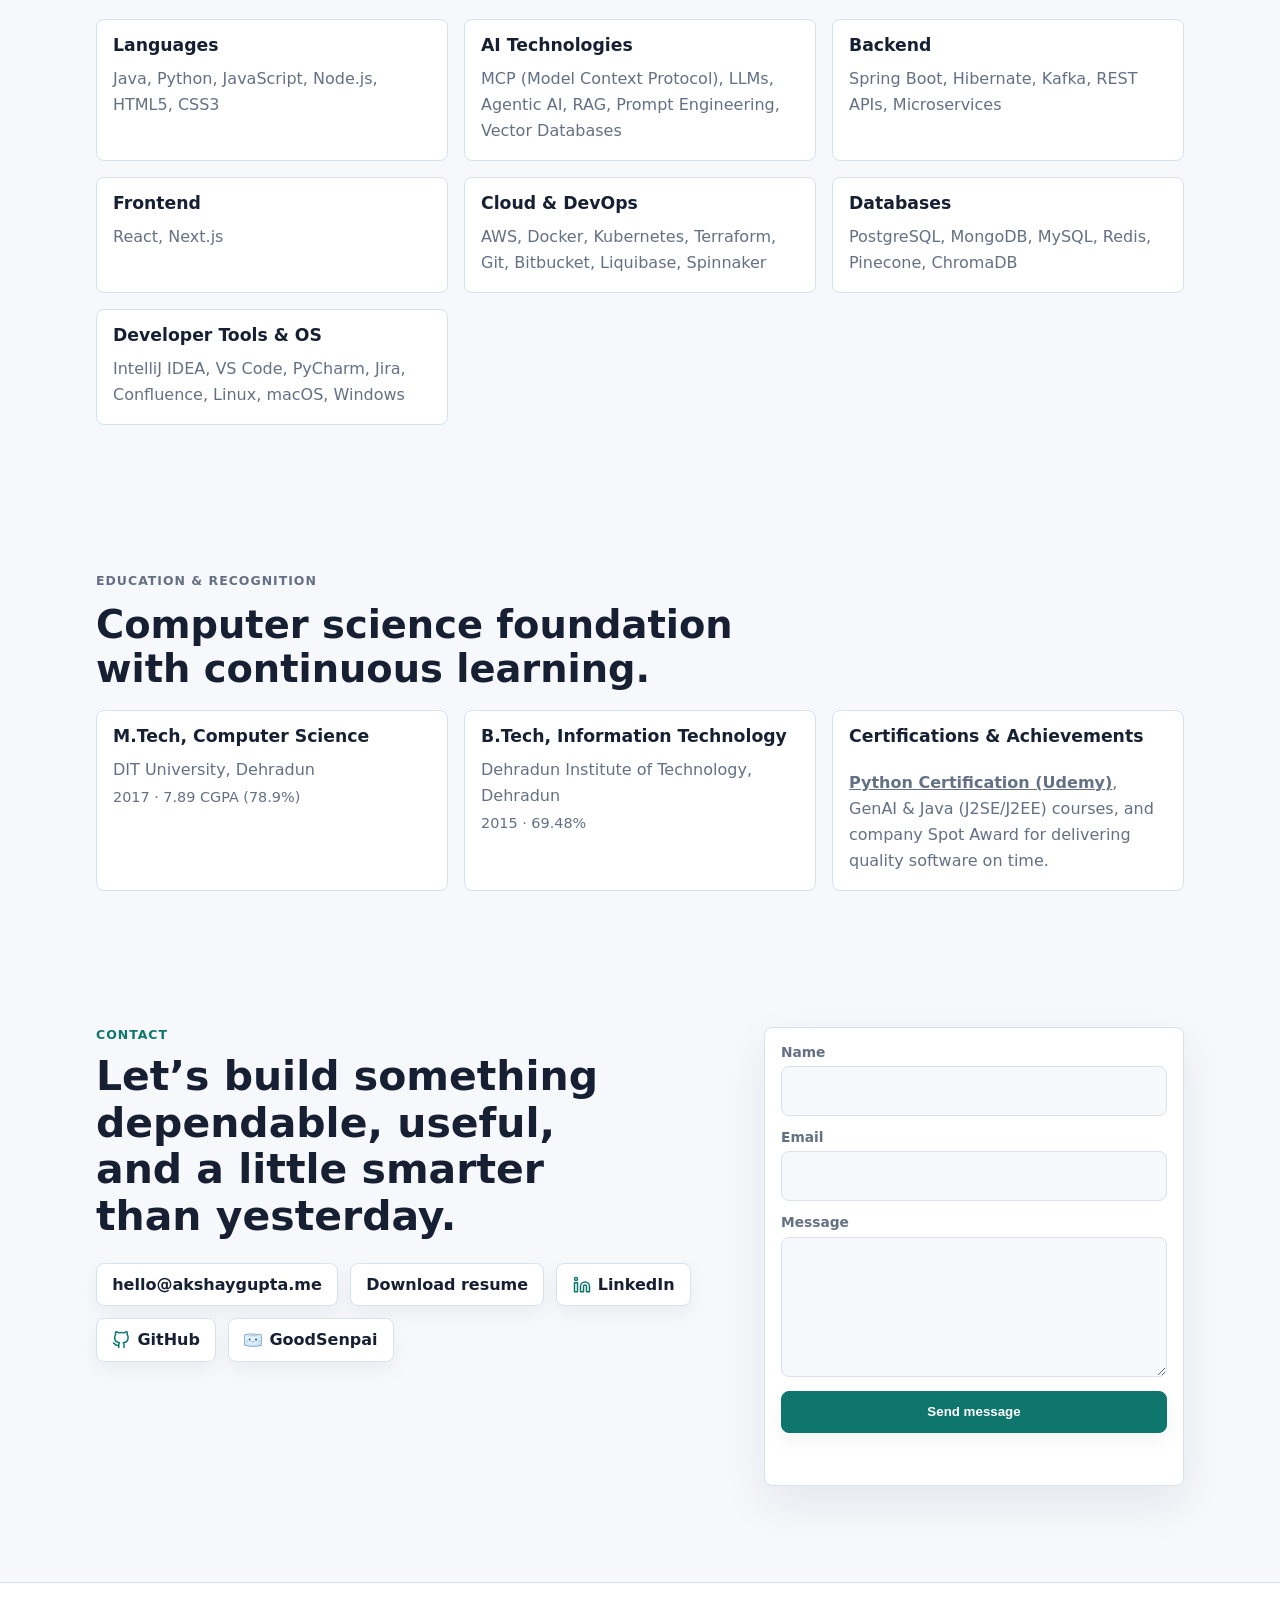
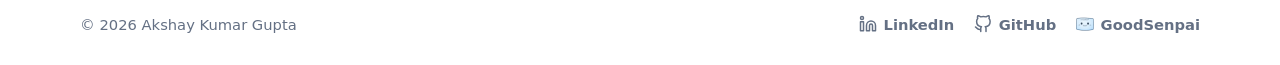
==== commit 7b74cfb9: "Update headline to Senior Software Engineer building Open Banking and AI engineering platforms" ====
--- a/index.html
+++ b/index.html
@@ -147,7 +147,7 @@
         <div class="hero-grid">
           <div class="hero-copy">
             <p class="eyebrow">Software Engineer III · 8+ years</p>
-            <h1 id="hero-title">Senior Software Engineer specializing in Open Banking, Distributed Systems, and AI Engineering.</h1>
+            <h1 id="hero-title">Senior Software Engineer building Open Banking and AI engineering platforms.</h1>
             <p class="hero-summary">
               I design scalable full-stack applications and enterprise backend systems with Java, Spring Boot, PostgreSQL, Kafka, and AWS. Recently, my work has centered on secure FDX-based Open Banking APIs and AI-powered developer platforms that turn scattered engineering knowledge into usable workflows.
             </p>
@@ -174,7 +174,7 @@
               <img src="android-chrome-192x192.png" alt="Akshay Kumar Gupta">
               <div>
                 <strong>Akshay Kumar Gupta</strong>
-                <span>Open Banking, Distributed Systems, and AI Engineering</span>
+                <span>Open Banking and AI engineering platforms</span>
               </div>
             </div>
             <div class="metric">
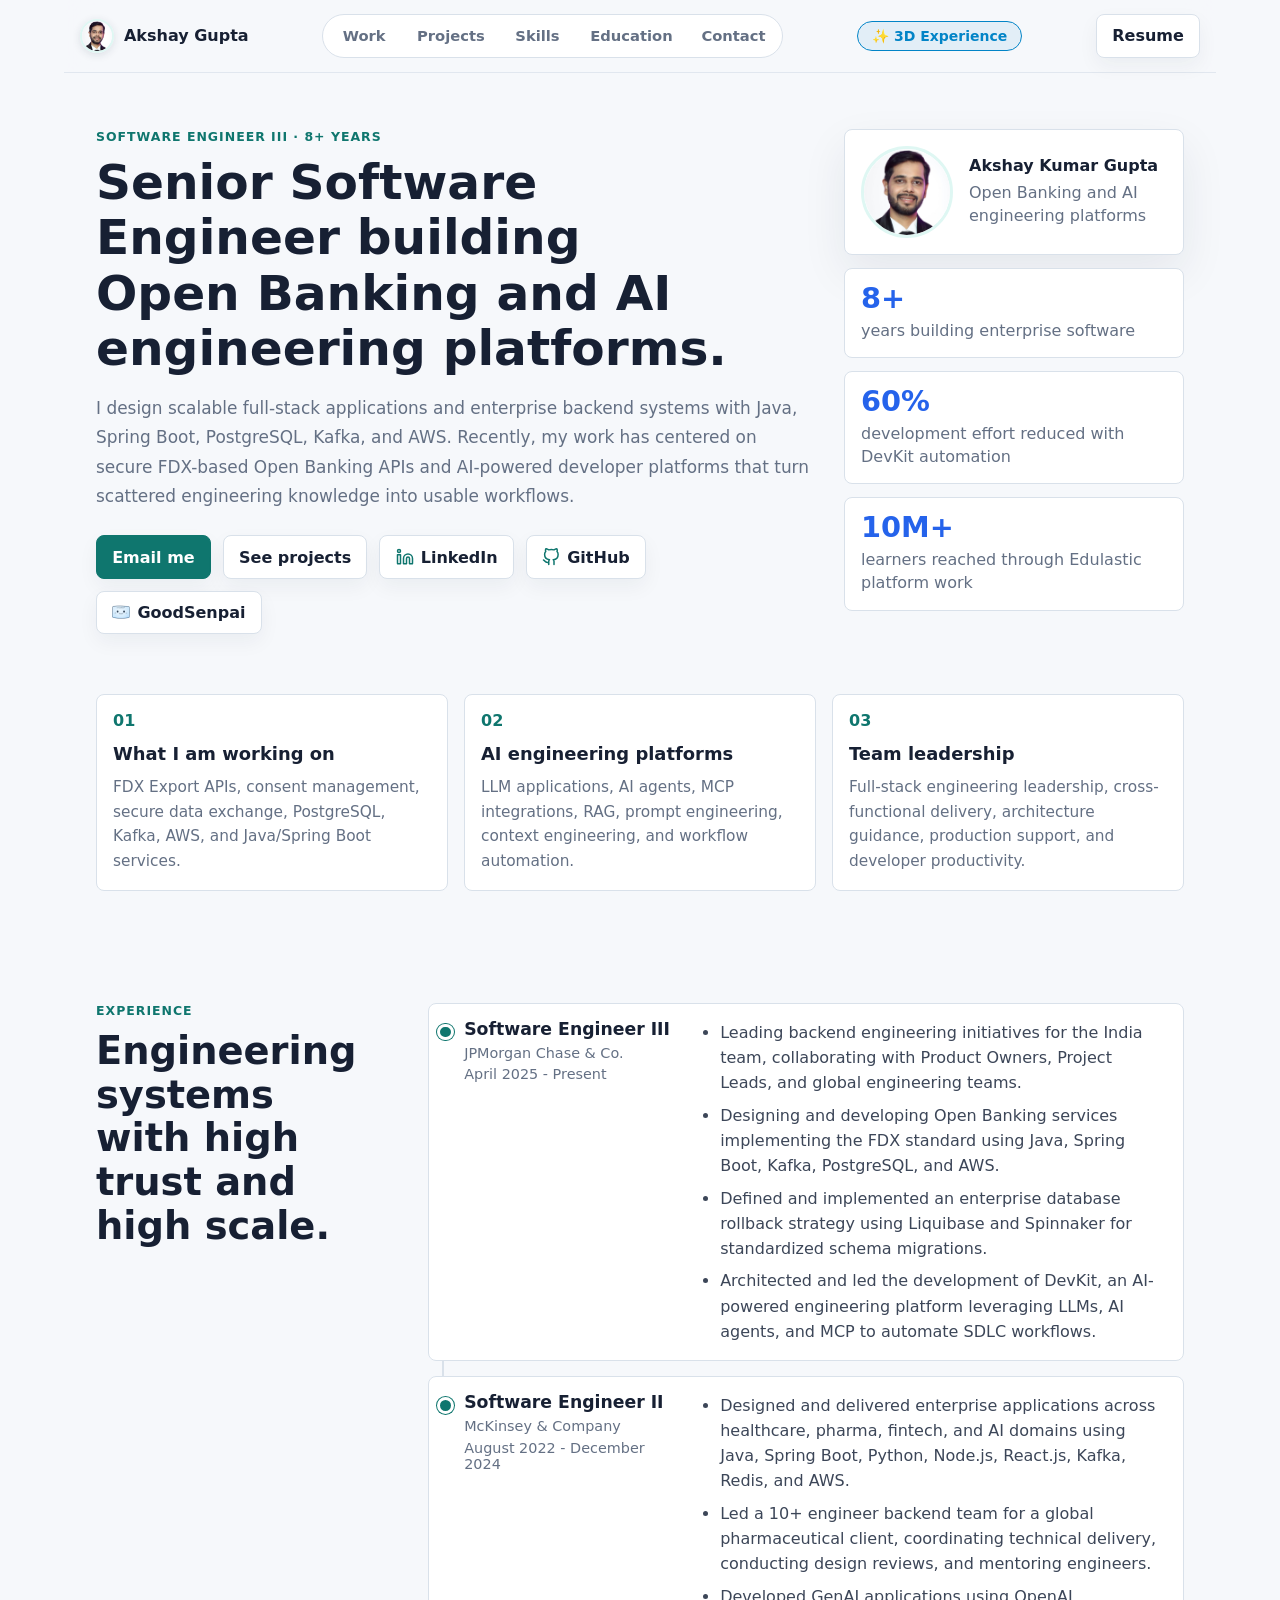
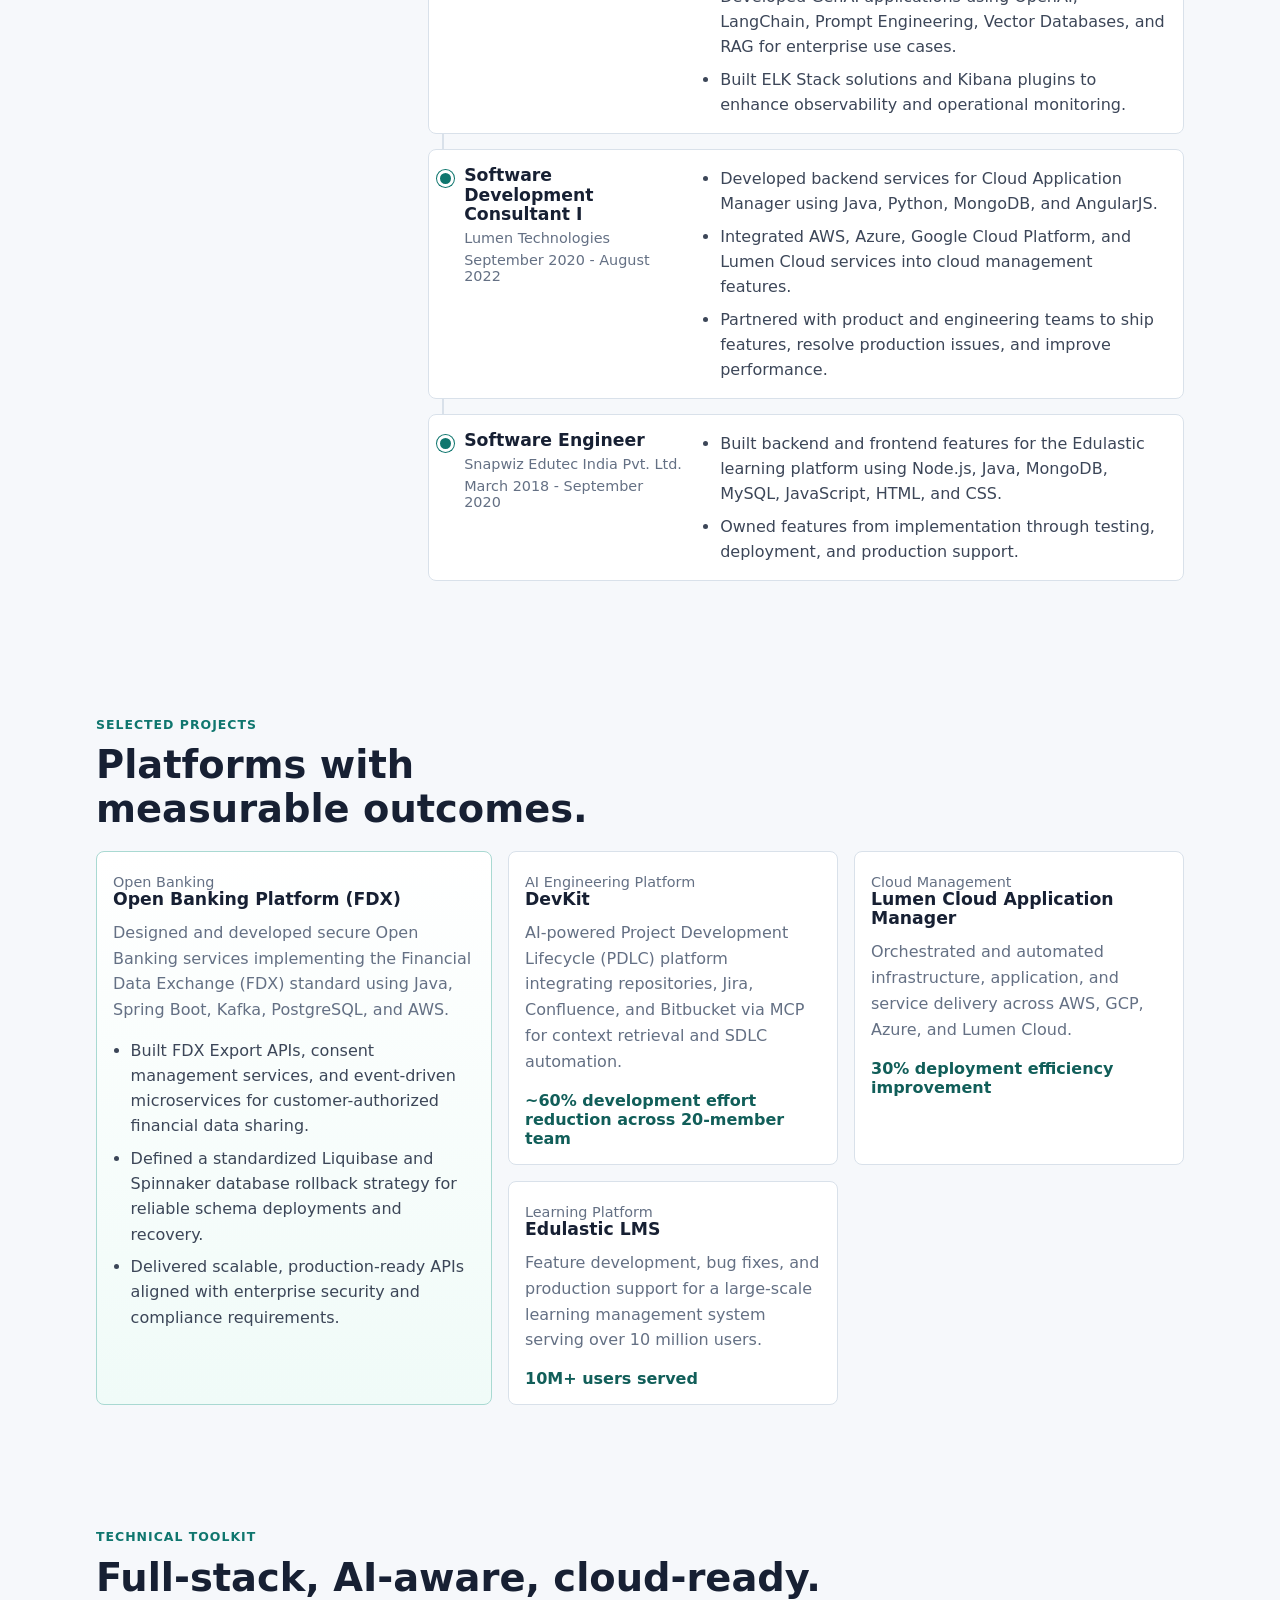
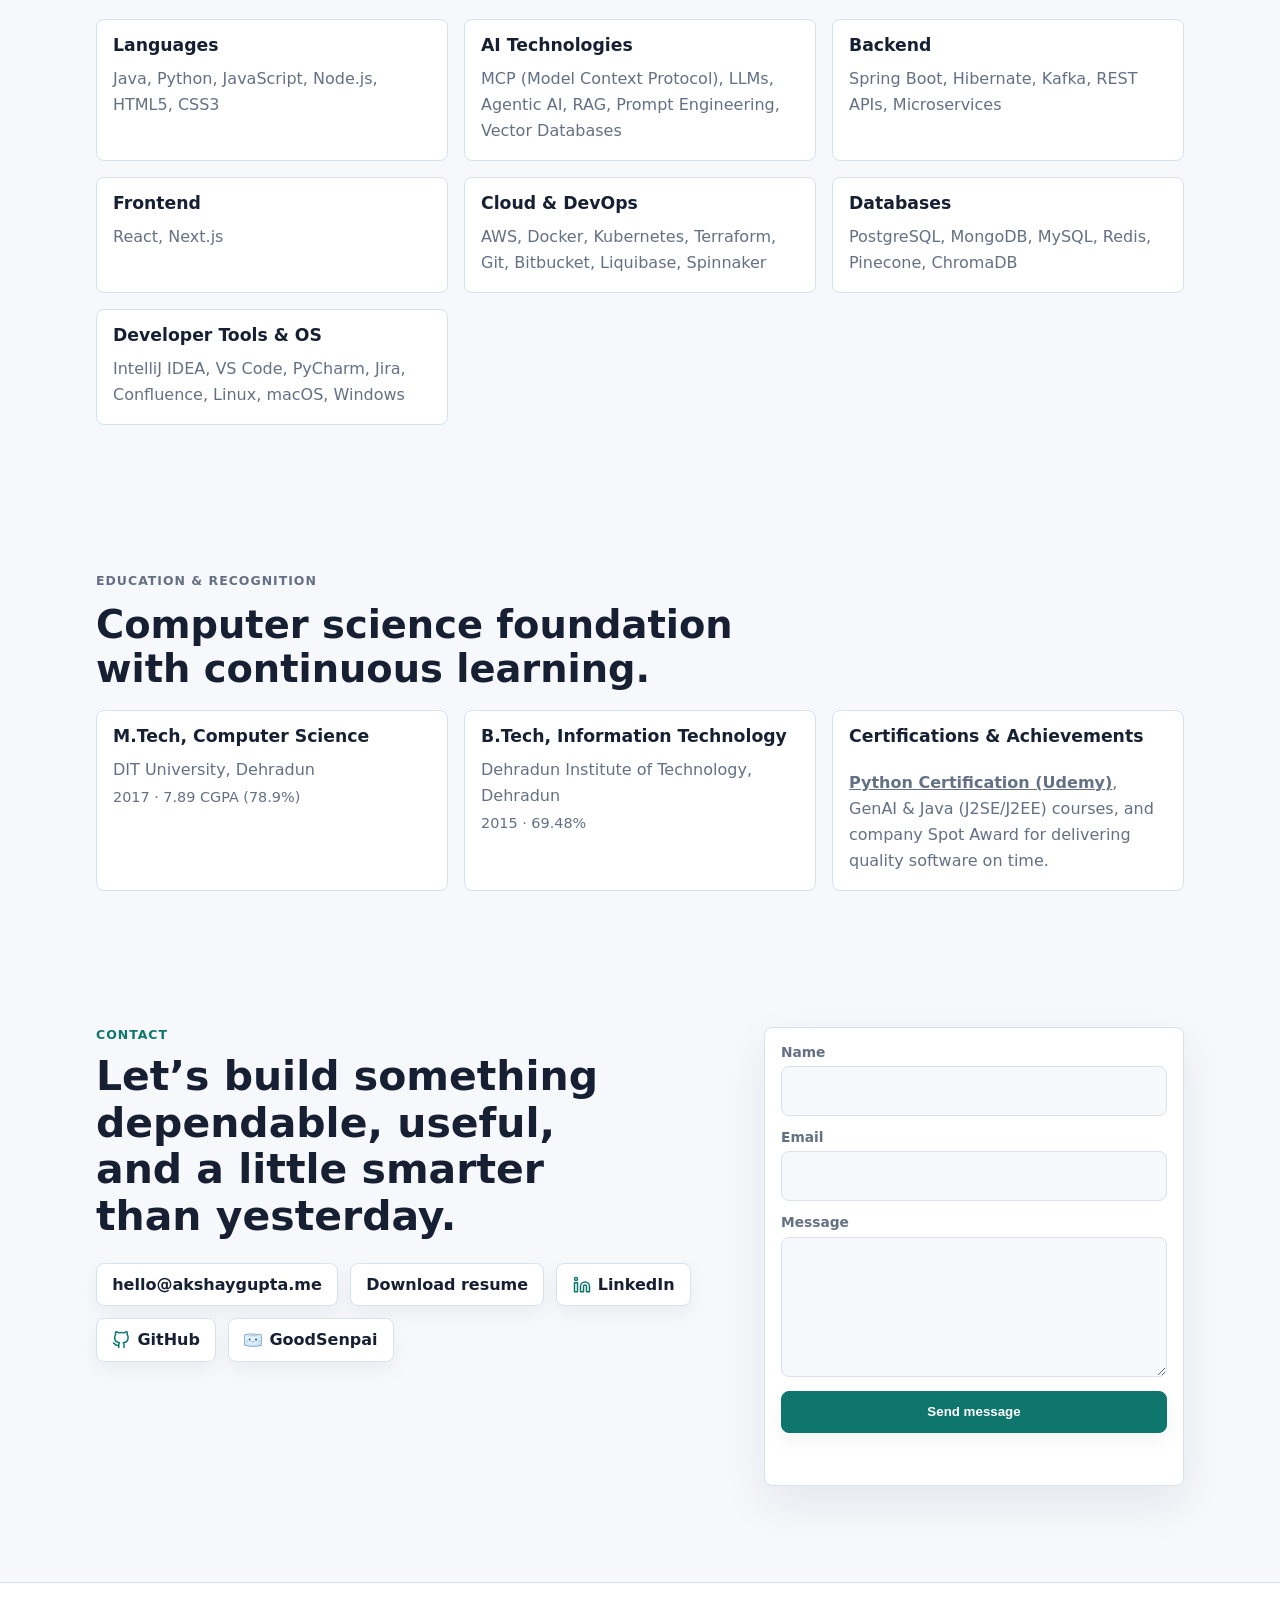
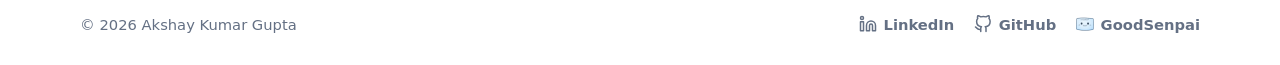
==== commit ba917eb0: "Enhance 3D experience design and add Lite Version toggle switcher" ====
--- a/index.html
+++ b/index.html
@@ -139,6 +139,7 @@
         <a href="#education">Education</a>
         <a href="#contact">Contact</a>
       </nav>
+      <a class="mode-toggle" href="final_Akshay Kumar Gupta _ Senior Software Engineer.html" title="View 3D Interactive Experience" style="display:inline-flex; align-items:center; gap:5px; padding:6px 14px; border-radius:999px; border:1px solid #0284c7; background:rgba(2,132,199,0.08); color:#0284c7; font-weight:600; font-size:14px; text-decoration:none;">✨ 3D Experience</a>
       <a class="resume-link" href="assets/Akshay-Kumar-Gupta-Resume.pdf" download>Resume</a>
     </header>
 
